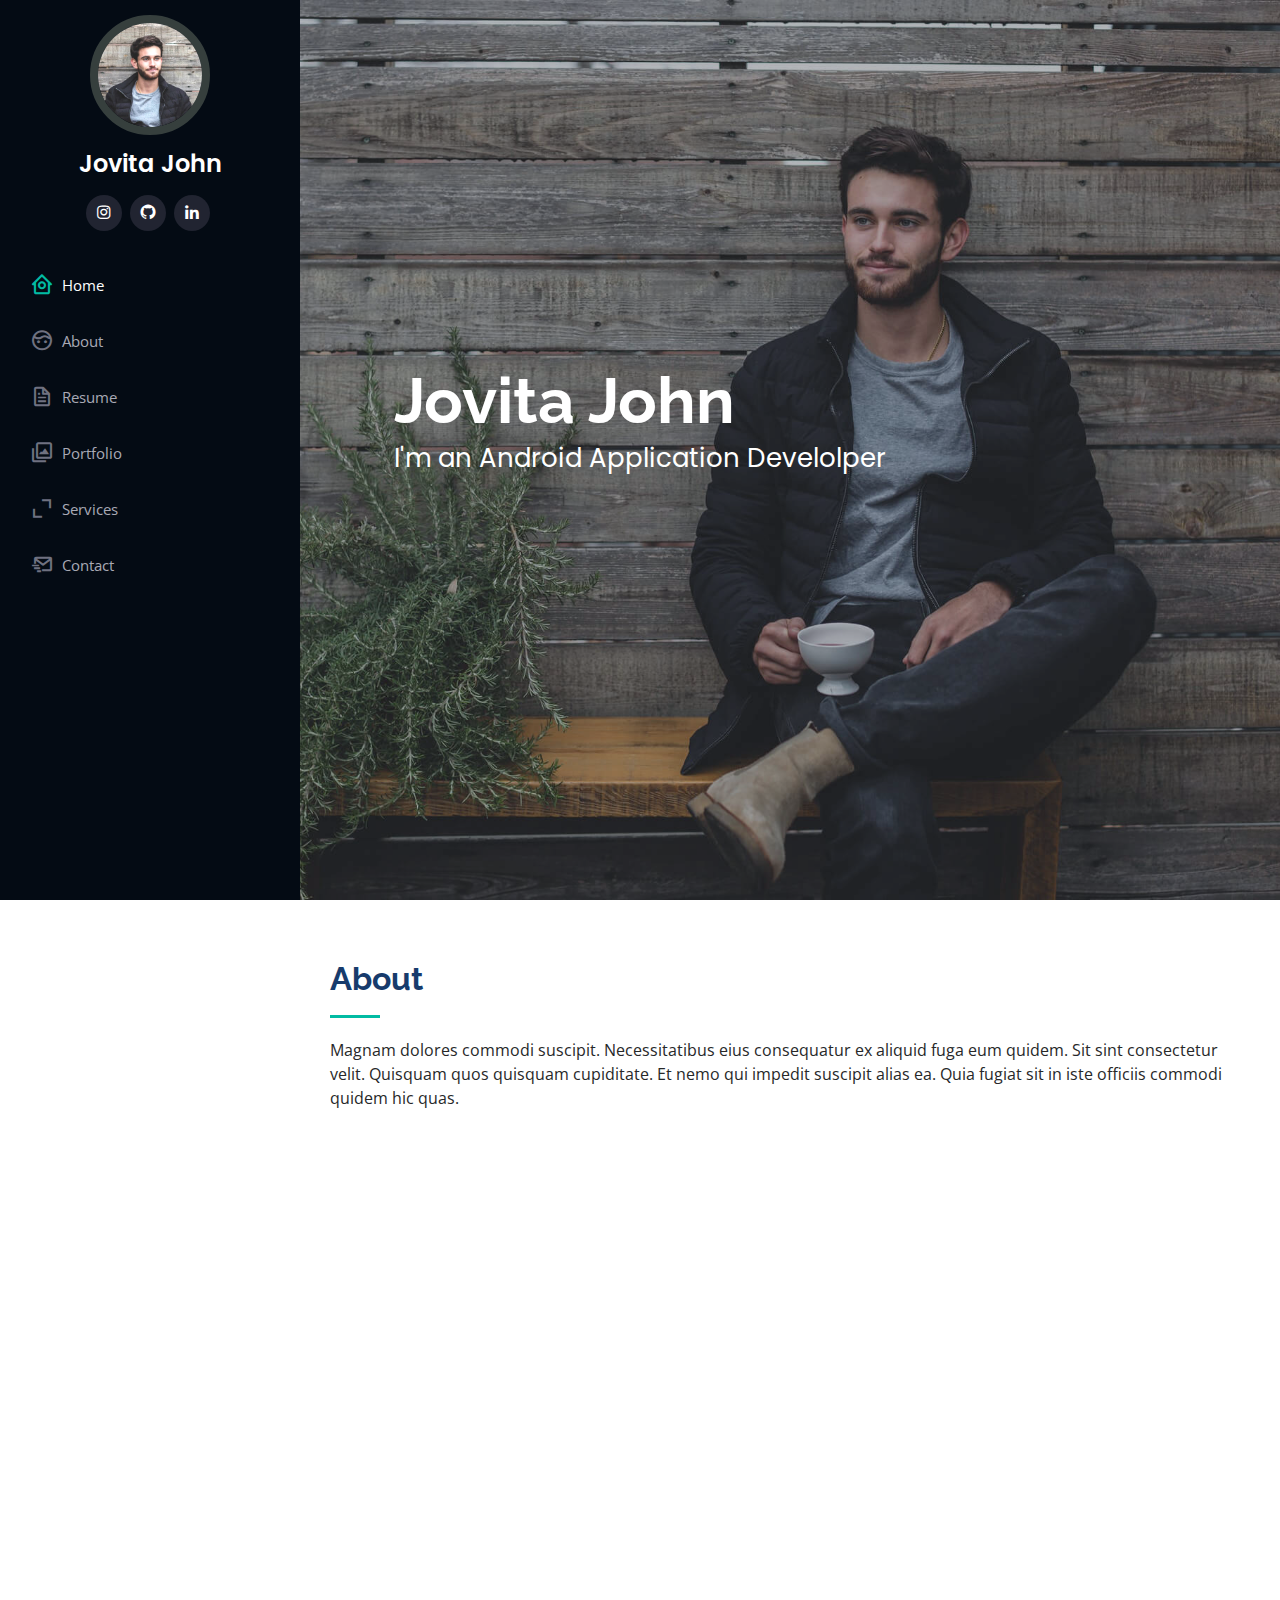
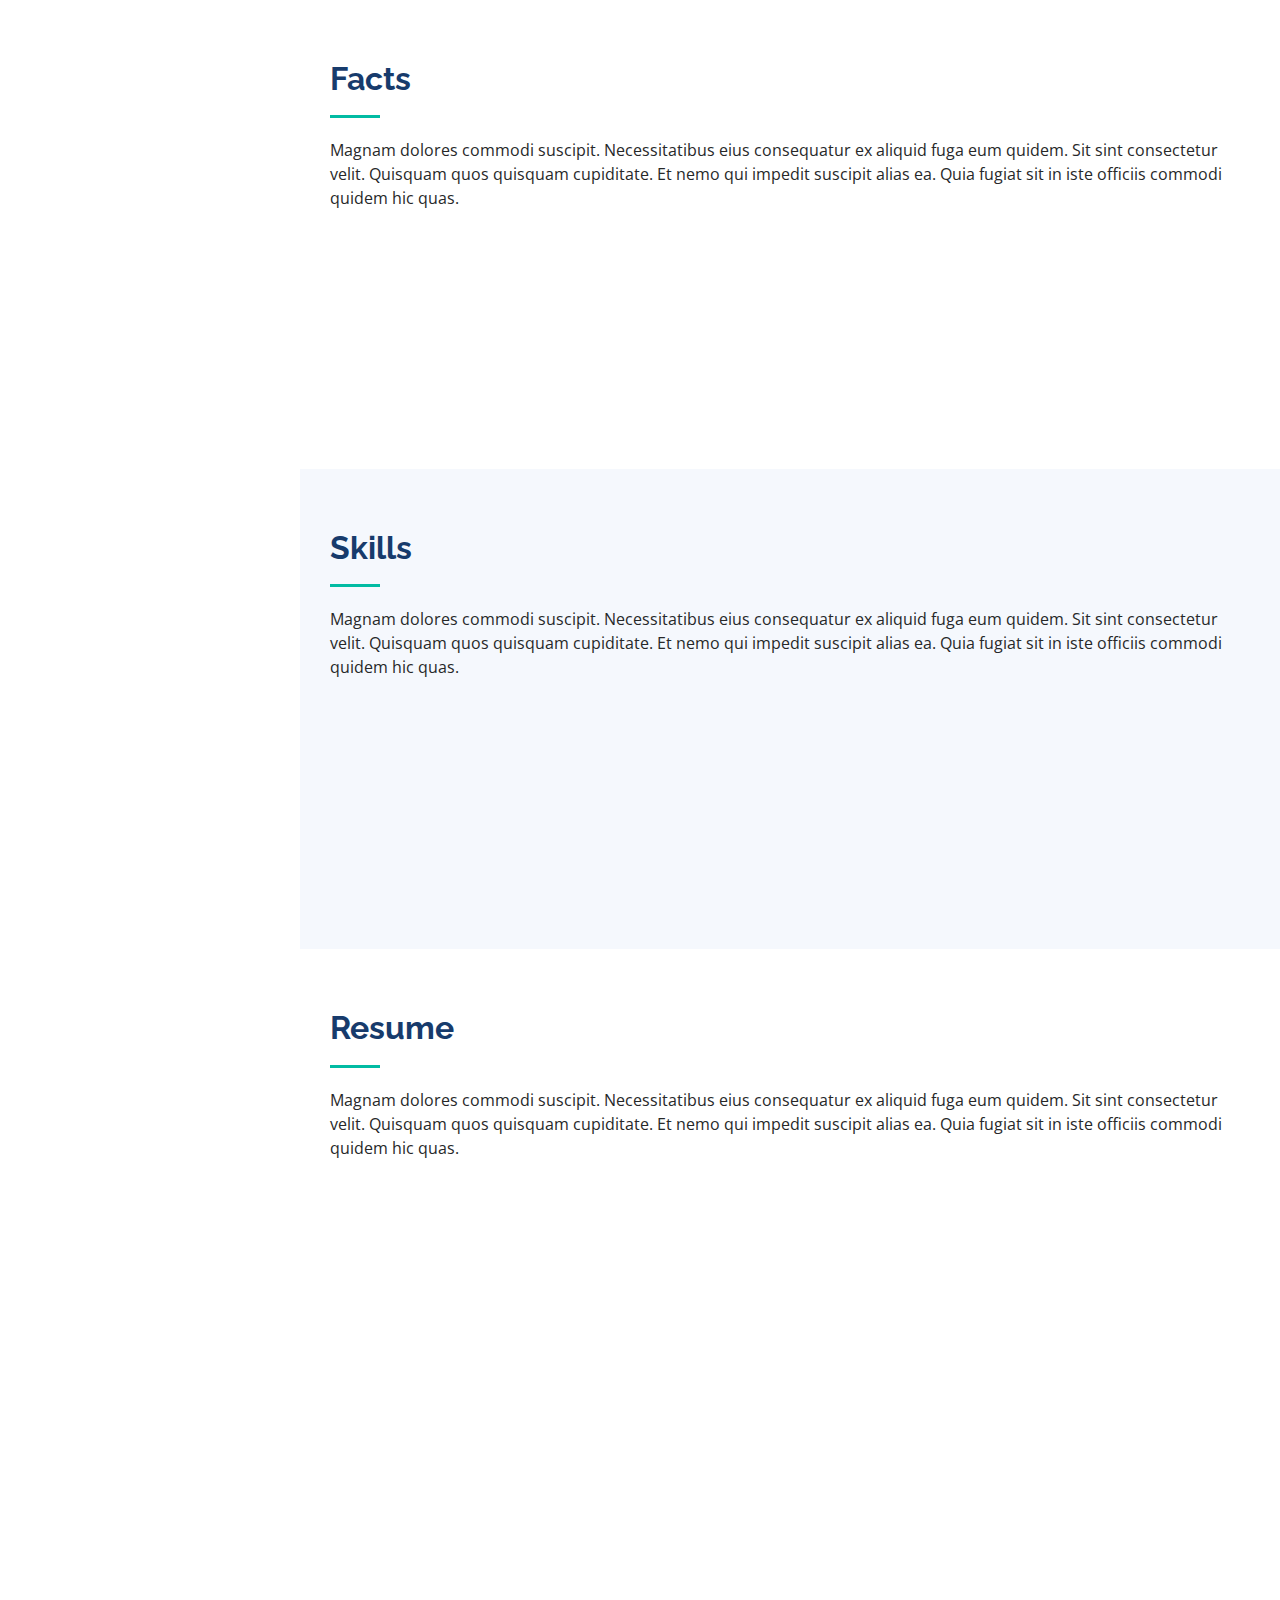
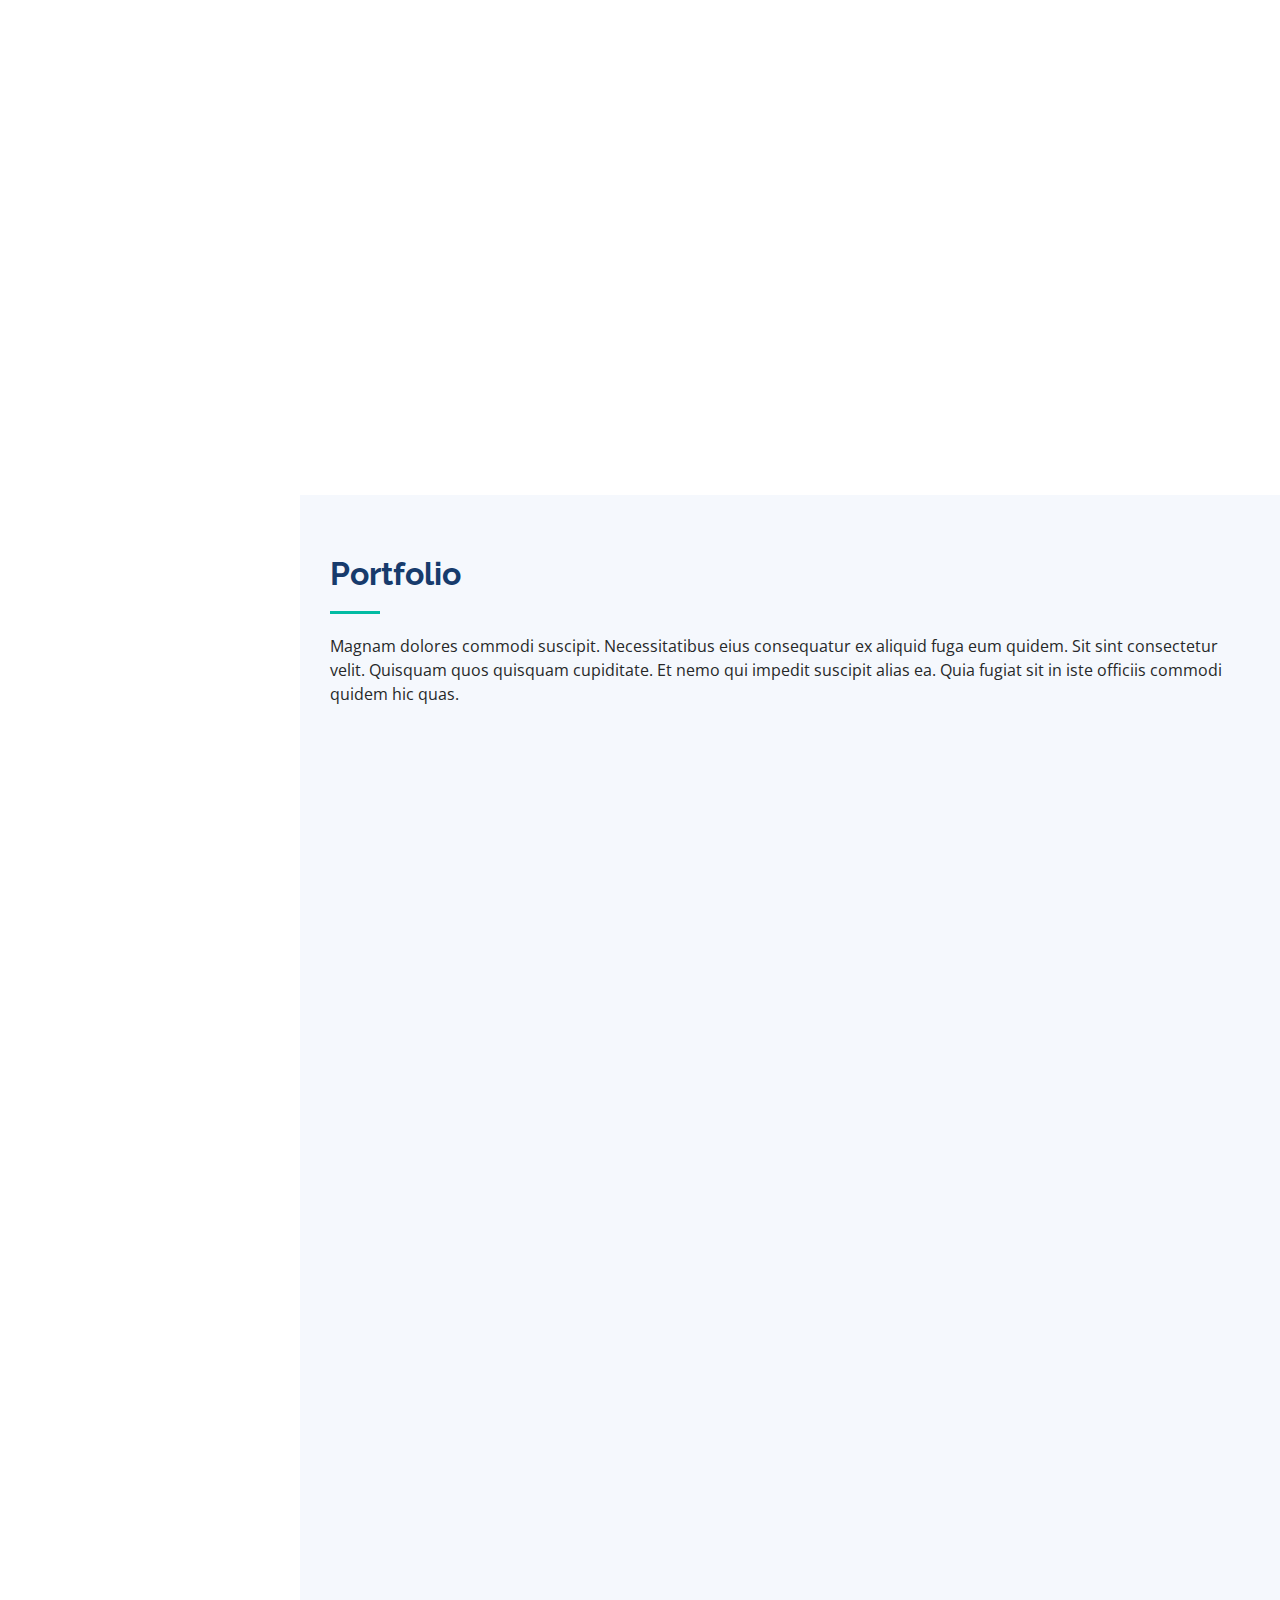
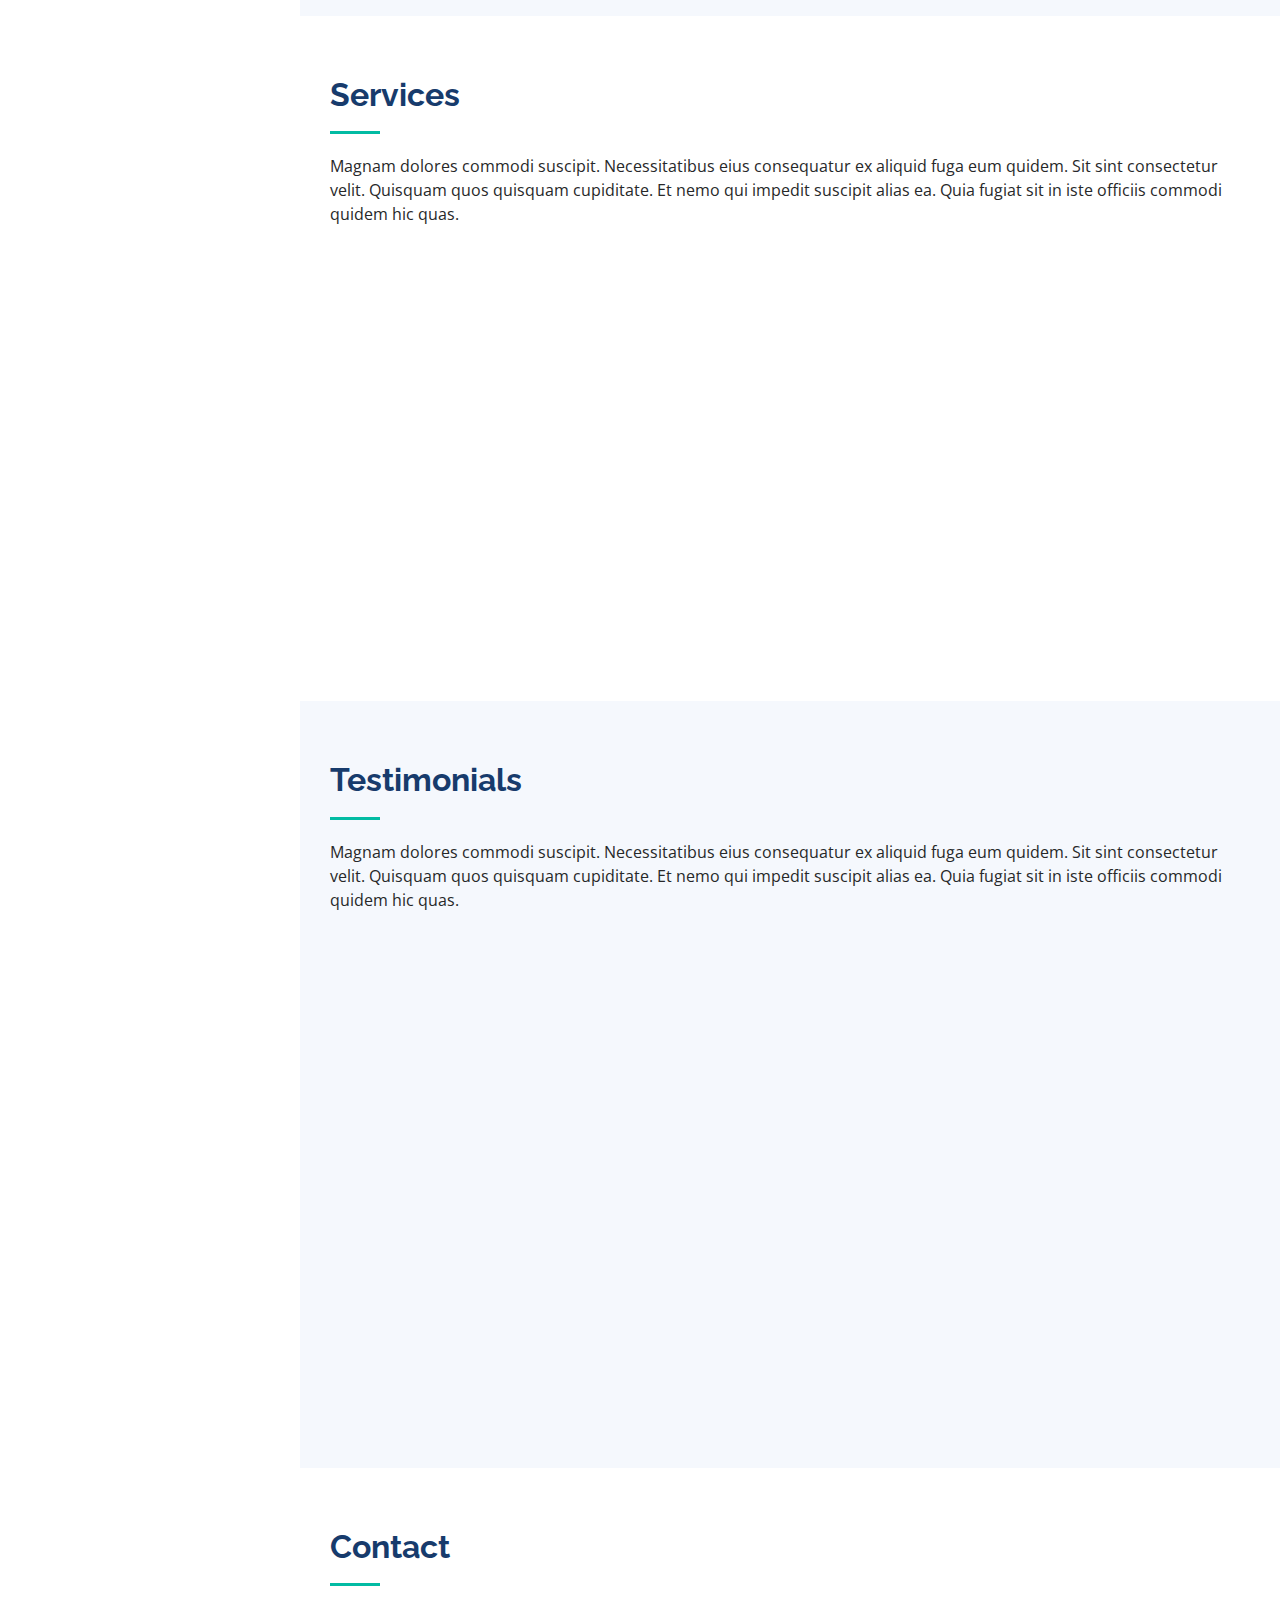
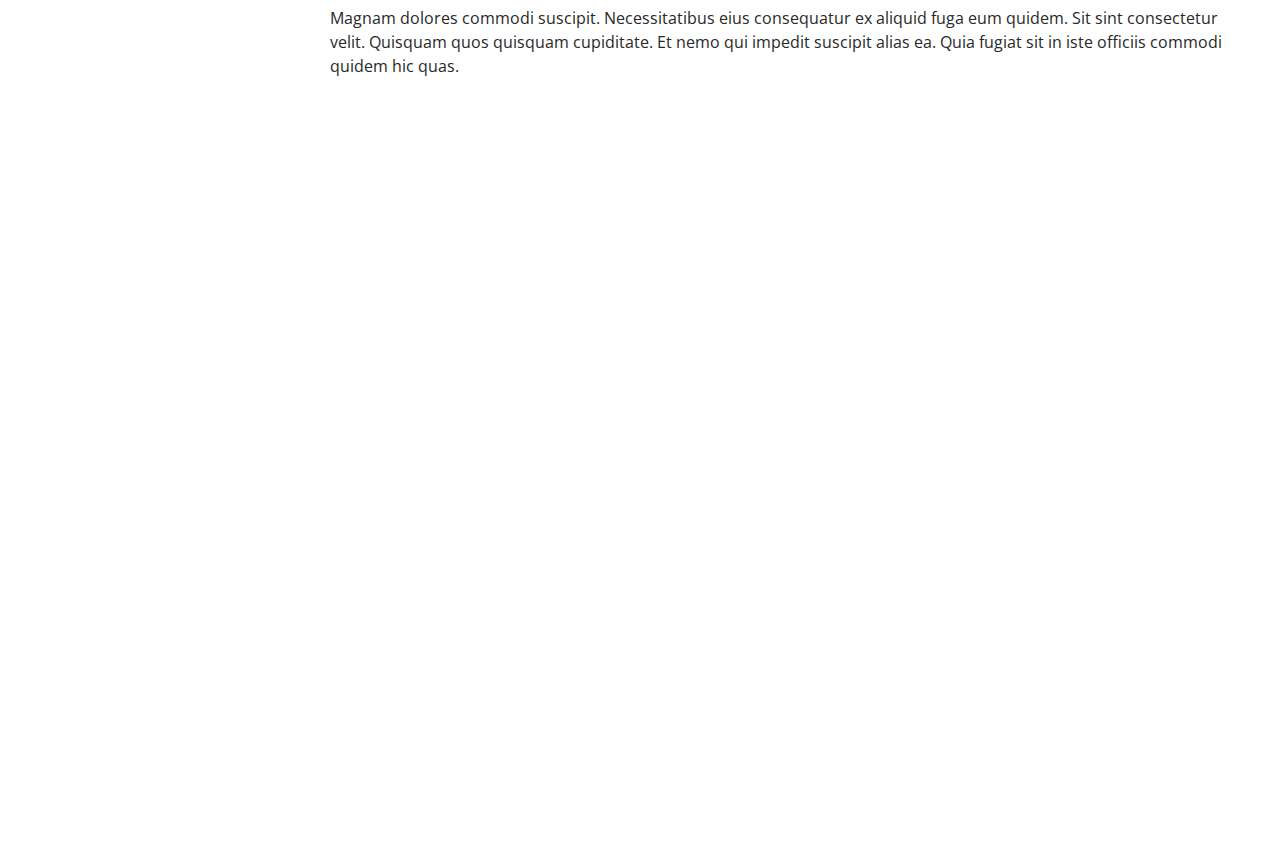
==== index.html @ 9df3d126 "Initial commit" ====
<!DOCTYPE html>
<html lang="en">

<head>
  <meta charset="utf-8">
  <meta content="width=device-width, initial-scale=1.0" name="viewport">

  <title>Jovita John</title>
  <meta content="" name="description">
  <meta content="" name="keywords">

  <!-- Favicons -->
  <link href="assets/img/favicon.png" rel="icon">
  <link href="assets/img/apple-touch-icon.png" rel="apple-touch-icon">

  <!-- Google Fonts -->
  <link href="https://fonts.googleapis.com/css?family=Open+Sans:300,300i,400,400i,600,600i,700,700i|Raleway:300,300i,400,400i,500,500i,600,600i,700,700i|Poppins:300,300i,400,400i,500,500i,600,600i,700,700i" rel="stylesheet">

  <!-- Vendor CSS Files -->
  <link href="assets/vendor/aos/aos.css" rel="stylesheet">
  <link href="assets/vendor/bootstrap/css/bootstrap.min.css" rel="stylesheet">
  <link href="assets/vendor/bootstrap-icons/bootstrap-icons.css" rel="stylesheet">
  <link href="assets/vendor/boxicons/css/boxicons.min.css" rel="stylesheet">
  <link href="assets/vendor/glightbox/css/glightbox.min.css" rel="stylesheet">
  <link href="assets/vendor/swiper/swiper-bundle.min.css" rel="stylesheet">

  <!-- Template Main CSS File -->
  <link href="assets/css/style.css" rel="stylesheet">
  <link href="assets/css/about.css" rel="stylesheet">
  <link href="assets/css/facts.css" rel="stylesheet">
  <link href="assets/css/skills.css" rel="stylesheet">
  <link href="assets/css/resume.css" rel="stylesheet">
  <link href="assets/css/portfolio.css" rel="stylesheet">
  <link href="assets/css/services.css" rel="stylesheet">
  <link href="assets/css/testimonials.css" rel="stylesheet">
  <link href="assets/css/contact.css" rel="stylesheet">

</head>

<body>

  <!-- ======= Mobile nav toggle button ======= -->
  <i class="bi bi-list mobile-nav-toggle d-xl-none"></i>

  <!-- ======= Header ======= -->
  <header id="header">
    <div class="d-flex flex-column">

      <div class="profile">
        <img src="assets/img/profile-img.jpg" alt="" class="img-fluid rounded-circle">
        <h1 class="text-light"><a href="index.html">Jovita John</a></h1>
        <div class="social-links mt-3 text-center">
          <!-- <a href="#" class="twitter"><i class="bx bxl-twitter"></i></a>
          <a href="#" class="facebook"><i class="bx bxl-facebook"></i></a> -->
          <a href="#" class="instagram"><i class="bx bxl-instagram"></i></a>
          <a href="#" class="google-plus"><i class='bx bxl-github'></i></a>
          <a href="#" class="linkedin"><i class="bx bxl-linkedin"></i></a>
        </div>
      </div>

      <nav id="navbar" class="nav-menu navbar">
        <ul>
          <li><a href="#hero" class="nav-link scrollto active"><i class="bx bx-home-circle"></i> <span>Home</span></a></li>
          <li><a href="#about" class="nav-link scrollto"><i class="bx bx-face"></i> <span>About</span></a></li>
          <li><a href="#resume" class="nav-link scrollto"><i class="bx bx-file"></i> <span>Resume</span></a></li>
          <li><a href="#portfolio" class="nav-link scrollto"><i class="bx bx-images"></i> <span>Portfolio</span></a></li>
          <li><a href="#services" class="nav-link scrollto"><i class='bx bx-expand-alt'></i><span>Services</span></a></li>
          <li><a href="#contact" class="nav-link scrollto"><i class='bx bx-mail-send'></i><span>Contact</span></a></li>
        </ul>
      </nav><!-- .nav-menu -->
    </div>
  </header><!-- End Header -->

  <!-- ======= Hero Section ======= -->
  <section id="hero" class="d-flex flex-column justify-content-center align-items-center">
    <div class="hero-container" data-aos="fade-in">
      <h1>Jovita John</h1>
      <p>I'm an Android Application Develolper</p>
    </div>
  </section><!-- End Hero -->

  <main id="main">

    <!-- ======= About Section ======= -->
    <section id="about" class="about">
      <div class="container">

        <div class="section-title">
          <h2>About</h2>
          <p>Magnam dolores commodi suscipit. Necessitatibus eius consequatur ex aliquid fuga eum quidem. Sit sint consectetur velit. Quisquam quos quisquam cupiditate. Et nemo qui impedit suscipit alias ea. Quia fugiat sit in iste officiis commodi quidem hic quas.</p>
        </div>

        <div class="row">
          <div class="col-lg-4" data-aos="fade-right">
            <img src="assets/img/profile-img.jpg" class="img-fluid" alt="">
          </div>
          <div class="col-lg-8 pt-4 pt-lg-0 content" data-aos="fade-left">
            <h3>UI/UX Designer &amp; Web Developer.</h3>
            <p class="fst-italic">
              Lorem ipsum dolor sit amet, consectetur adipiscing elit, sed do eiusmod tempor incididunt ut labore et dolore
              magna aliqua.
            </p>
            <div class="row">
              <div class="col-lg-6">
                <ul>
                  <li><i class="bi bi-chevron-right"></i> <strong>Birthday:</strong> <span>1 May 1995</span></li>
                  <li><i class="bi bi-chevron-right"></i> <strong>Website:</strong> <span>www.example.com</span></li>
                  <li><i class="bi bi-chevron-right"></i> <strong>Phone:</strong> <span>+123 456 7890</span></li>
                  <li><i class="bi bi-chevron-right"></i> <strong>City:</strong> <span>New York, USA</span></li>
                </ul>
              </div>
              <div class="col-lg-6">
                <ul>
                  <li><i class="bi bi-chevron-right"></i> <strong>Age:</strong> <span>30</span></li>
                  <li><i class="bi bi-chevron-right"></i> <strong>Degree:</strong> <span>Master</span></li>
                  <li><i class="bi bi-chevron-right"></i> <strong>PhEmailone:</strong> <span>email@example.com</span></li>
                  <li><i class="bi bi-chevron-right"></i> <strong>Freelance:</strong> <span>Available</span></li>
                </ul>
              </div>
            </div>
            <p>
              Officiis eligendi itaque labore et dolorum mollitia officiis optio vero. Quisquam sunt adipisci omnis et ut. Nulla accusantium dolor incidunt officia tempore. Et eius omnis.
              Cupiditate ut dicta maxime officiis quidem quia. Sed et consectetur qui quia repellendus itaque neque. Aliquid amet quidem ut quaerat cupiditate. Ab et eum qui repellendus omnis culpa magni laudantium dolores.
            </p>
          </div>
        </div>

      </div>
    </section><!-- End About Section -->

    <!-- ======= Facts Section ======= -->
    <section id="facts" class="facts">
      <div class="container">

        <div class="section-title">
          <h2>Facts</h2>
          <p>Magnam dolores commodi suscipit. Necessitatibus eius consequatur ex aliquid fuga eum quidem. Sit sint consectetur velit. Quisquam quos quisquam cupiditate. Et nemo qui impedit suscipit alias ea. Quia fugiat sit in iste officiis commodi quidem hic quas.</p>
        </div>

        <div class="row no-gutters">

          <div class="col-lg-3 col-md-6 d-md-flex align-items-md-stretch" data-aos="fade-up">
            <div class="count-box">
              <i class="bi bi-emoji-smile"></i>
              <span data-purecounter-start="0" data-purecounter-end="232" data-purecounter-duration="1" class="purecounter"></span>
              <p><strong>Happy Clients</strong> consequuntur quae</p>
            </div>
          </div>

          <div class="col-lg-3 col-md-6 d-md-flex align-items-md-stretch" data-aos="fade-up" data-aos-delay="100">
            <div class="count-box">
              <i class="bi bi-journal-richtext"></i>
              <span data-purecounter-start="0" data-purecounter-end="521" data-purecounter-duration="1" class="purecounter"></span>
              <p><strong>Projects</strong> adipisci atque cum quia aut</p>
            </div>
          </div>

          <div class="col-lg-3 col-md-6 d-md-flex align-items-md-stretch" data-aos="fade-up" data-aos-delay="200">
            <div class="count-box">
              <i class="bi bi-headset"></i>
              <span data-purecounter-start="0" data-purecounter-end="1453" data-purecounter-duration="1" class="purecounter"></span>
              <p><strong>Hours Of Support</strong> aut commodi quaerat</p>
            </div>
          </div>

          <div class="col-lg-3 col-md-6 d-md-flex align-items-md-stretch" data-aos="fade-up" data-aos-delay="300">
            <div class="count-box">
              <i class="bi bi-people"></i>
              <span data-purecounter-start="0" data-purecounter-end="32" data-purecounter-duration="1" class="purecounter"></span>
              <p><strong>Hard Workers</strong> rerum asperiores dolor</p>
            </div>
          </div>

        </div>

      </div>
    </section><!-- End Facts Section -->

    <!-- ======= Skills Section ======= -->
    <section id="skills" class="skills section-bg">
      <div class="container">

        <div class="section-title">
          <h2>Skills</h2>
          <p>Magnam dolores commodi suscipit. Necessitatibus eius consequatur ex aliquid fuga eum quidem. Sit sint consectetur velit. Quisquam quos quisquam cupiditate. Et nemo qui impedit suscipit alias ea. Quia fugiat sit in iste officiis commodi quidem hic quas.</p>
        </div>

        <div class="row skills-content">

          <div class="col-lg-6" data-aos="fade-up">

            <div class="progress">
              <span class="skill">HTML <i class="val">100%</i></span>
              <div class="progress-bar-wrap">
                <div class="progress-bar" role="progressbar" aria-valuenow="100" aria-valuemin="0" aria-valuemax="100"></div>
              </div>
            </div>

            <div class="progress">
              <span class="skill">CSS <i class="val">90%</i></span>
              <div class="progress-bar-wrap">
                <div class="progress-bar" role="progressbar" aria-valuenow="90" aria-valuemin="0" aria-valuemax="100"></div>
              </div>
            </div>

            <div class="progress">
              <span class="skill">JavaScript <i class="val">75%</i></span>
              <div class="progress-bar-wrap">
                <div class="progress-bar" role="progressbar" aria-valuenow="75" aria-valuemin="0" aria-valuemax="100"></div>
              </div>
            </div>

          </div>

          <div class="col-lg-6" data-aos="fade-up" data-aos-delay="100">

            <div class="progress">
              <span class="skill">PHP <i class="val">80%</i></span>
              <div class="progress-bar-wrap">
                <div class="progress-bar" role="progressbar" aria-valuenow="80" aria-valuemin="0" aria-valuemax="100"></div>
              </div>
            </div>

            <div class="progress">
              <span class="skill">WordPress/CMS <i class="val">90%</i></span>
              <div class="progress-bar-wrap">
                <div class="progress-bar" role="progressbar" aria-valuenow="90" aria-valuemin="0" aria-valuemax="100"></div>
              </div>
            </div>

            <div class="progress">
              <span class="skill">Photoshop <i class="val">55%</i></span>
              <div class="progress-bar-wrap">
                <div class="progress-bar" role="progressbar" aria-valuenow="55" aria-valuemin="0" aria-valuemax="100"></div>
              </div>
            </div>

          </div>

        </div>

      </div>
    </section><!-- End Skills Section -->

    <!-- ======= Resume Section ======= -->
    <section id="resume" class="resume">
      <div class="container">

        <div class="section-title">
          <h2>Resume</h2>
          <p>Magnam dolores commodi suscipit. Necessitatibus eius consequatur ex aliquid fuga eum quidem. Sit sint consectetur velit. Quisquam quos quisquam cupiditate. Et nemo qui impedit suscipit alias ea. Quia fugiat sit in iste officiis commodi quidem hic quas.</p>
        </div>

        <div class="row">
          <div class="col-lg-6" data-aos="fade-up">
            <h3 class="resume-title">Sumary</h3>
            <div class="resume-item pb-0">
              <h4>Alex Smith</h4>
              <p><em>Innovative and deadline-driven Graphic Designer with 3+ years of experience designing and developing user-centered digital/print marketing material from initial concept to final, polished deliverable.</em></p>
              <ul>
                <li>Portland par 127,Orlando, FL</li>
                <li>(123) 456-7891</li>
                <li>alice.barkley@example.com</li>
              </ul>
            </div>

            <h3 class="resume-title">Education</h3>
            <div class="resume-item">
              <h4>Master of Fine Arts &amp; Graphic Design</h4>
              <h5>2015 - 2016</h5>
              <p><em>Rochester Institute of Technology, Rochester, NY</em></p>
              <p>Qui deserunt veniam. Et sed aliquam labore tempore sed quisquam iusto autem sit. Ea vero voluptatum qui ut dignissimos deleniti nerada porti sand markend</p>
            </div>
            <div class="resume-item">
              <h4>Bachelor of Fine Arts &amp; Graphic Design</h4>
              <h5>2010 - 2014</h5>
              <p><em>Rochester Institute of Technology, Rochester, NY</em></p>
              <p>Quia nobis sequi est occaecati aut. Repudiandae et iusto quae reiciendis et quis Eius vel ratione eius unde vitae rerum voluptates asperiores voluptatem Earum molestiae consequatur neque etlon sader mart dila</p>
            </div>
          </div>
          <div class="col-lg-6" data-aos="fade-up" data-aos-delay="100">
            <h3 class="resume-title">Professional Experience</h3>
            <div class="resume-item">
              <h4>Senior graphic design specialist</h4>
              <h5>2019 - Present</h5>
              <p><em>Experion, New York, NY </em></p>
              <ul>
                <li>Lead in the design, development, and implementation of the graphic, layout, and production communication materials</li>
                <li>Delegate tasks to the 7 members of the design team and provide counsel on all aspects of the project. </li>
                <li>Supervise the assessment of all graphic materials in order to ensure quality and accuracy of the design</li>
                <li>Oversee the efficient use of production project budgets ranging from $2,000 - $25,000</li>
              </ul>
            </div>
            <div class="resume-item">
              <h4>Graphic design specialist</h4>
              <h5>2017 - 2018</h5>
              <p><em>Stepping Stone Advertising, New York, NY</em></p>
              <ul>
                <li>Developed numerous marketing programs (logos, brochures,infographics, presentations, and advertisements).</li>
                <li>Managed up to 5 projects or tasks at a given time while under pressure</li>
                <li>Recommended and consulted with clients on the most appropriate graphic design</li>
                <li>Created 4+ design presentations and proposals a month for clients and account managers</li>
              </ul>
            </div>
          </div>
        </div>

      </div>
    </section><!-- End Resume Section -->

    <!-- ======= Portfolio Section ======= -->
    <section id="portfolio" class="portfolio section-bg">
      <div class="container">

        <div class="section-title">
          <h2>Portfolio</h2>
          <p>Magnam dolores commodi suscipit. Necessitatibus eius consequatur ex aliquid fuga eum quidem. Sit sint consectetur velit. Quisquam quos quisquam cupiditate. Et nemo qui impedit suscipit alias ea. Quia fugiat sit in iste officiis commodi quidem hic quas.</p>
        </div>

        <div class="row" data-aos="fade-up">
          <div class="col-lg-12 d-flex justify-content-center">
            <ul id="portfolio-flters">
              <li data-filter="*" class="filter-active">All</li>
              <li data-filter=".filter-app">App</li>
              <li data-filter=".filter-card">Card</li>
              <li data-filter=".filter-web">Web</li>
            </ul>
          </div>
        </div>

        <div class="row portfolio-container" data-aos="fade-up" data-aos-delay="100">

          <div class="col-lg-4 col-md-6 portfolio-item filter-app">
            <div class="portfolio-wrap">
              <img src="assets/img/portfolio/portfolio-1.jpg" class="img-fluid" alt="">
              <div class="portfolio-links">
                <a href="assets/img/portfolio/portfolio-1.jpg" data-gallery="portfolioGallery" class="portfolio-lightbox" title="App 1"><i class="bx bx-plus"></i></a>
                <a href="portfolio-details.html" title="More Details"><i class="bx bx-link"></i></a>
              </div>
            </div>
          </div>

          <div class="col-lg-4 col-md-6 portfolio-item filter-web">
            <div class="portfolio-wrap">
              <img src="assets/img/portfolio/portfolio-2.jpg" class="img-fluid" alt="">
              <div class="portfolio-links">
                <a href="assets/img/portfolio/portfolio-2.jpg" data-gallery="portfolioGallery" class="portfolio-lightbox" title="Web 3"><i class="bx bx-plus"></i></a>
                <a href="portfolio-details.html" title="More Details"><i class="bx bx-link"></i></a>
              </div>
            </div>
          </div>

          <div class="col-lg-4 col-md-6 portfolio-item filter-app">
            <div class="portfolio-wrap">
              <img src="assets/img/portfolio/portfolio-3.jpg" class="img-fluid" alt="">
              <div class="portfolio-links">
                <a href="assets/img/portfolio/portfolio-3.jpg" data-gallery="portfolioGallery" class="portfolio-lightbox" title="App 2"><i class="bx bx-plus"></i></a>
                <a href="portfolio-details.html" title="More Details"><i class="bx bx-link"></i></a>
              </div>
            </div>
          </div>

          <div class="col-lg-4 col-md-6 portfolio-item filter-card">
            <div class="portfolio-wrap">
              <img src="assets/img/portfolio/portfolio-4.jpg" class="img-fluid" alt="">
              <div class="portfolio-links">
                <a href="assets/img/portfolio/portfolio-4.jpg" data-gallery="portfolioGallery" class="portfolio-lightbox" title="Card 2"><i class="bx bx-plus"></i></a>
                <a href="portfolio-details.html" title="More Details"><i class="bx bx-link"></i></a>
              </div>
            </div>
          </div>

          <div class="col-lg-4 col-md-6 portfolio-item filter-web">
            <div class="portfolio-wrap">
              <img src="assets/img/portfolio/portfolio-5.jpg" class="img-fluid" alt="">
              <div class="portfolio-links">
                <a href="assets/img/portfolio/portfolio-5.jpg" data-gallery="portfolioGallery" class="portfolio-lightbox" title="Web 2"><i class="bx bx-plus"></i></a>
                <a href="portfolio-details.html" title="More Details"><i class="bx bx-link"></i></a>
              </div>
            </div>
          </div>

          <div class="col-lg-4 col-md-6 portfolio-item filter-app">
            <div class="portfolio-wrap">
              <img src="assets/img/portfolio/portfolio-6.jpg" class="img-fluid" alt="">
              <div class="portfolio-links">
                <a href="assets/img/portfolio/portfolio-6.jpg" data-gallery="portfolioGallery" class="portfolio-lightbox" title="App 3"><i class="bx bx-plus"></i></a>
                <a href="portfolio-details.html" title="More Details"><i class="bx bx-link"></i></a>
              </div>
            </div>
          </div>

          <div class="col-lg-4 col-md-6 portfolio-item filter-card">
            <div class="portfolio-wrap">
              <img src="assets/img/portfolio/portfolio-7.jpg" class="img-fluid" alt="">
              <div class="portfolio-links">
                <a href="assets/img/portfolio/portfolio-7.jpg" data-gallery="portfolioGallery" class="portfolio-lightbox" title="Card 1"><i class="bx bx-plus"></i></a>
                <a href="portfolio-details.html" title="More Details"><i class="bx bx-link"></i></a>
              </div>
            </div>
          </div>

          <div class="col-lg-4 col-md-6 portfolio-item filter-card">
            <div class="portfolio-wrap">
              <img src="assets/img/portfolio/portfolio-8.jpg" class="img-fluid" alt="">
              <div class="portfolio-links">
                <a href="assets/img/portfolio/portfolio-8.jpg" data-gallery="portfolioGallery" class="portfolio-lightbox" title="Card 3"><i class="bx bx-plus"></i></a>
                <a href="portfolio-details.html" title="More Details"><i class="bx bx-link"></i></a>
              </div>
            </div>
          </div>

          <div class="col-lg-4 col-md-6 portfolio-item filter-web">
            <div class="portfolio-wrap">
              <img src="assets/img/portfolio/portfolio-9.jpg" class="img-fluid" alt="">
              <div class="portfolio-links">
                <a href="assets/img/portfolio/portfolio-9.jpg" data-gallery="portfolioGallery" class="portfolio-lightbox" title="Web 3"><i class="bx bx-plus"></i></a>
                <a href="portfolio-details.html" title="More Details"><i class="bx bx-link"></i></a>
              </div>
            </div>
          </div>

        </div>

      </div>
    </section><!-- End Portfolio Section -->

    <!-- ======= Services Section ======= -->
    <section id="services" class="services">
      <div class="container">

        <div class="section-title">
          <h2>Services</h2>
          <p>Magnam dolores commodi suscipit. Necessitatibus eius consequatur ex aliquid fuga eum quidem. Sit sint consectetur velit. Quisquam quos quisquam cupiditate. Et nemo qui impedit suscipit alias ea. Quia fugiat sit in iste officiis commodi quidem hic quas.</p>
        </div>

        <div class="row">
          <div class="col-lg-4 col-md-6 icon-box" data-aos="fade-up">
            <div class="icon"><i class="bi bi-briefcase"></i></div>
            <h4 class="title"><a href="">Lorem Ipsum</a></h4>
            <p class="description">Voluptatum deleniti atque corrupti quos dolores et quas molestias excepturi sint occaecati cupiditate non provident</p>
          </div>
          <div class="col-lg-4 col-md-6 icon-box" data-aos="fade-up" data-aos-delay="100">
            <div class="icon"><i class="bi bi-card-checklist"></i></div>
            <h4 class="title"><a href="">Dolor Sitema</a></h4>
            <p class="description">Minim veniam, quis nostrud exercitation ullamco laboris nisi ut aliquip ex ea commodo consequat tarad limino ata</p>
          </div>
          <div class="col-lg-4 col-md-6 icon-box" data-aos="fade-up" data-aos-delay="200">
            <div class="icon"><i class="bi bi-bar-chart"></i></div>
            <h4 class="title"><a href="">Sed ut perspiciatis</a></h4>
            <p class="description">Duis aute irure dolor in reprehenderit in voluptate velit esse cillum dolore eu fugiat nulla pariatur</p>
          </div>
          <div class="col-lg-4 col-md-6 icon-box" data-aos="fade-up" data-aos-delay="300">
            <div class="icon"><i class="bi bi-binoculars"></i></div>
            <h4 class="title"><a href="">Magni Dolores</a></h4>
            <p class="description">Excepteur sint occaecat cupidatat non proident, sunt in culpa qui officia deserunt mollit anim id est laborum</p>
          </div>
          <div class="col-lg-4 col-md-6 icon-box" data-aos="fade-up" data-aos-delay="400">
            <div class="icon"><i class="bi bi-brightness-high"></i></div>
            <h4 class="title"><a href="">Nemo Enim</a></h4>
            <p class="description">At vero eos et accusamus et iusto odio dignissimos ducimus qui blanditiis praesentium voluptatum deleniti atque</p>
          </div>
          <div class="col-lg-4 col-md-6 icon-box" data-aos="fade-up" data-aos-delay="500">
            <div class="icon"><i class="bi bi-calendar4-week"></i></div>
            <h4 class="title"><a href="">Eiusmod Tempor</a></h4>
            <p class="description">Et harum quidem rerum facilis est et expedita distinctio. Nam libero tempore, cum soluta nobis est eligendi</p>
          </div>
        </div>

      </div>
    </section><!-- End Services Section -->

    <!-- ======= Testimonials Section ======= -->
    <section id="testimonials" class="testimonials section-bg">
      <div class="container">

        <div class="section-title">
          <h2>Testimonials</h2>
          <p>Magnam dolores commodi suscipit. Necessitatibus eius consequatur ex aliquid fuga eum quidem. Sit sint consectetur velit. Quisquam quos quisquam cupiditate. Et nemo qui impedit suscipit alias ea. Quia fugiat sit in iste officiis commodi quidem hic quas.</p>
        </div>

        <div class="testimonials-slider swiper" data-aos="fade-up" data-aos-delay="100">
          <div class="swiper-wrapper">

            <div class="swiper-slide">
              <div class="testimonial-item" data-aos="fade-up">
                <p>
                  <i class="bx bxs-quote-alt-left quote-icon-left"></i>
                  Proin iaculis purus consequat sem cure digni ssim donec porttitora entum suscipit rhoncus. Accusantium quam, ultricies eget id, aliquam eget nibh et. Maecen aliquam, risus at semper.
                  <i class="bx bxs-quote-alt-right quote-icon-right"></i>
                </p>
                <img src="assets/img/testimonials/testimonials-1.jpg" class="testimonial-img" alt="">
                <h3>Saul Goodman</h3>
                <h4>Ceo &amp; Founder</h4>
              </div>
            </div><!-- End testimonial item -->

            <div class="swiper-slide">
              <div class="testimonial-item" data-aos="fade-up" data-aos-delay="100">
                <p>
                  <i class="bx bxs-quote-alt-left quote-icon-left"></i>
                  Export tempor illum tamen malis malis eram quae irure esse labore quem cillum quid cillum eram malis quorum velit fore eram velit sunt aliqua noster fugiat irure amet legam anim culpa.
                  <i class="bx bxs-quote-alt-right quote-icon-right"></i>
                </p>
                <img src="assets/img/testimonials/testimonials-2.jpg" class="testimonial-img" alt="">
                <h3>Sara Wilsson</h3>
                <h4>Designer</h4>
              </div>
            </div><!-- End testimonial item -->

            <div class="swiper-slide">
              <div class="testimonial-item" data-aos="fade-up" data-aos-delay="200">
                <p>
                  <i class="bx bxs-quote-alt-left quote-icon-left"></i>
                  Enim nisi quem export duis labore cillum quae magna enim sint quorum nulla quem veniam duis minim tempor labore quem eram duis noster aute amet eram fore quis sint minim.
                  <i class="bx bxs-quote-alt-right quote-icon-right"></i>
                </p>
                <img src="assets/img/testimonials/testimonials-3.jpg" class="testimonial-img" alt="">
                <h3>Jena Karlis</h3>
                <h4>Store Owner</h4>
              </div>
            </div><!-- End testimonial item -->

            <div class="swiper-slide">
              <div class="testimonial-item" data-aos="fade-up" data-aos-delay="300">
                <p>
                  <i class="bx bxs-quote-alt-left quote-icon-left"></i>
                  Fugiat enim eram quae cillum dolore dolor amet nulla culpa multos export minim fugiat minim velit minim dolor enim duis veniam ipsum anim magna sunt elit fore quem dolore labore illum veniam.
                  <i class="bx bxs-quote-alt-right quote-icon-right"></i>
                </p>
                <img src="assets/img/testimonials/testimonials-4.jpg" class="testimonial-img" alt="">
                <h3>Matt Brandon</h3>
                <h4>Freelancer</h4>
              </div>
            </div><!-- End testimonial item -->

            <div class="swiper-slide">
              <div class="testimonial-item" data-aos="fade-up" data-aos-delay="400">
                <p>
                  <i class="bx bxs-quote-alt-left quote-icon-left"></i>
                  Quis quorum aliqua sint quem legam fore sunt eram irure aliqua veniam tempor noster veniam enim culpa labore duis sunt culpa nulla illum cillum fugiat legam esse veniam culpa fore nisi cillum quid.
                  <i class="bx bxs-quote-alt-right quote-icon-right"></i>
                </p>
                <img src="assets/img/testimonials/testimonials-5.jpg" class="testimonial-img" alt="">
                <h3>John Larson</h3>
                <h4>Entrepreneur</h4>
              </div>
            </div><!-- End testimonial item -->

          </div>
          <div class="swiper-pagination"></div>
        </div>

      </div>
    </section><!-- End Testimonials Section -->

    <!-- ======= Contact Section ======= -->
    <section id="contact" class="contact">
      <div class="container">

        <div class="section-title">
          <h2>Contact</h2>
          <p>Magnam dolores commodi suscipit. Necessitatibus eius consequatur ex aliquid fuga eum quidem. Sit sint consectetur velit. Quisquam quos quisquam cupiditate. Et nemo qui impedit suscipit alias ea. Quia fugiat sit in iste officiis commodi quidem hic quas.</p>
        </div>

        <div class="row" data-aos="fade-in">

          <div class="col-lg-5 d-flex align-items-stretch">
            <div class="info">
              <!-- <div class="address">
                <i class="bi bi-geo-alt"></i>
                <h4>Location:</h4>
                <p>A108 Adam Street, New York, NY 535022</p>
              </div> -->

              <div class="email">
                <i class="bi bi-envelope"></i>
                <h4>Email:</h4>
                <p>info@example.com</p>
              </div>

              <div class="phone">
                <i class="bi bi-phone"></i>
                <h4>Call:</h4>
                <p>+1 5589 55488 55s</p>
              </div>

              <iframe src="https://www.google.com/maps/embed?pb=!1m14!1m8!1m3!1d12097.433213460943!2d-74.0062269!3d40.7101282!3m2!1i1024!2i768!4f13.1!3m3!1m2!1s0x0%3A0xb89d1fe6bc499443!2sDowntown+Conference+Center!5e0!3m2!1smk!2sbg!4v1539943755621" frameborder="0" style="border:0; width: 100%; height: 390px;" allowfullscreen></iframe>
            </div>

          </div>

          <div class="col-lg-7 mt-5 mt-lg-0 d-flex align-items-stretch">
            <form action="forms/contact.php" method="post" role="form" class="php-email-form">
              <div class="row">
                <div class="form-group col-md-6">
                  <label for="name">Your Name</label>
                  <input type="text" name="name" class="form-control" id="name" required>
                </div>
                <div class="form-group col-md-6">
                  <label for="name">Your Email</label>
                  <input type="email" class="form-control" name="email" id="email" required>
                </div>
              </div>
              <div class="form-group">
                <label for="name">Subject</label>
                <input type="text" class="form-control" name="subject" id="subject" required>
              </div>
              <div class="form-group">
                <label for="name">Message</label>
                <textarea class="form-control" name="message" rows="10" required></textarea>
              </div>
              <div class="my-3">
                <div class="loading">Loading</div>
                <div class="error-message"></div>
                <div class="sent-message">Your message has been sent. Thank you!</div>
              </div>
              <div class="text-center"><button type="submit">Send Message</button></div>
            </form>
          </div>

        </div>

      </div>
    </section><!-- End Contact Section -->

  </main><!-- End #main -->

  <!-- ======= Footer ======= -->
  <footer id="footer">
    <div class="container">
      <div class="copyright">
        <!-- &copy; Copyright <strong><span>iPortfolio</span></strong> -->
      </div>

    </div>
  </footer><!-- End  Footer -->

  <a href="#" class="back-to-top d-flex align-items-center justify-content-center"><i class="bi bi-arrow-up-short"></i></a>

  <!-- Vendor JS Files -->
  <script src="assets/vendor/purecounter/purecounter_vanilla.js"></script>
  <script src="assets/vendor/aos/aos.js"></script>
  <script src="assets/vendor/bootstrap/js/bootstrap.bundle.min.js"></script>
  <script src="assets/vendor/glightbox/js/glightbox.min.js"></script>
  <script src="assets/vendor/isotope-layout/isotope.pkgd.min.js"></script>
  <script src="assets/vendor/swiper/swiper-bundle.min.js"></script>
  <script src="assets/vendor/typed.js/typed.umd.js"></script>
  <script src="assets/vendor/waypoints/noframework.waypoints.js"></script>
  <script src="assets/vendor/php-email-form/validate.js"></script>

  <!-- Template Main JS File -->
  <script src="assets/js/main.js"></script>

</body>

</html>
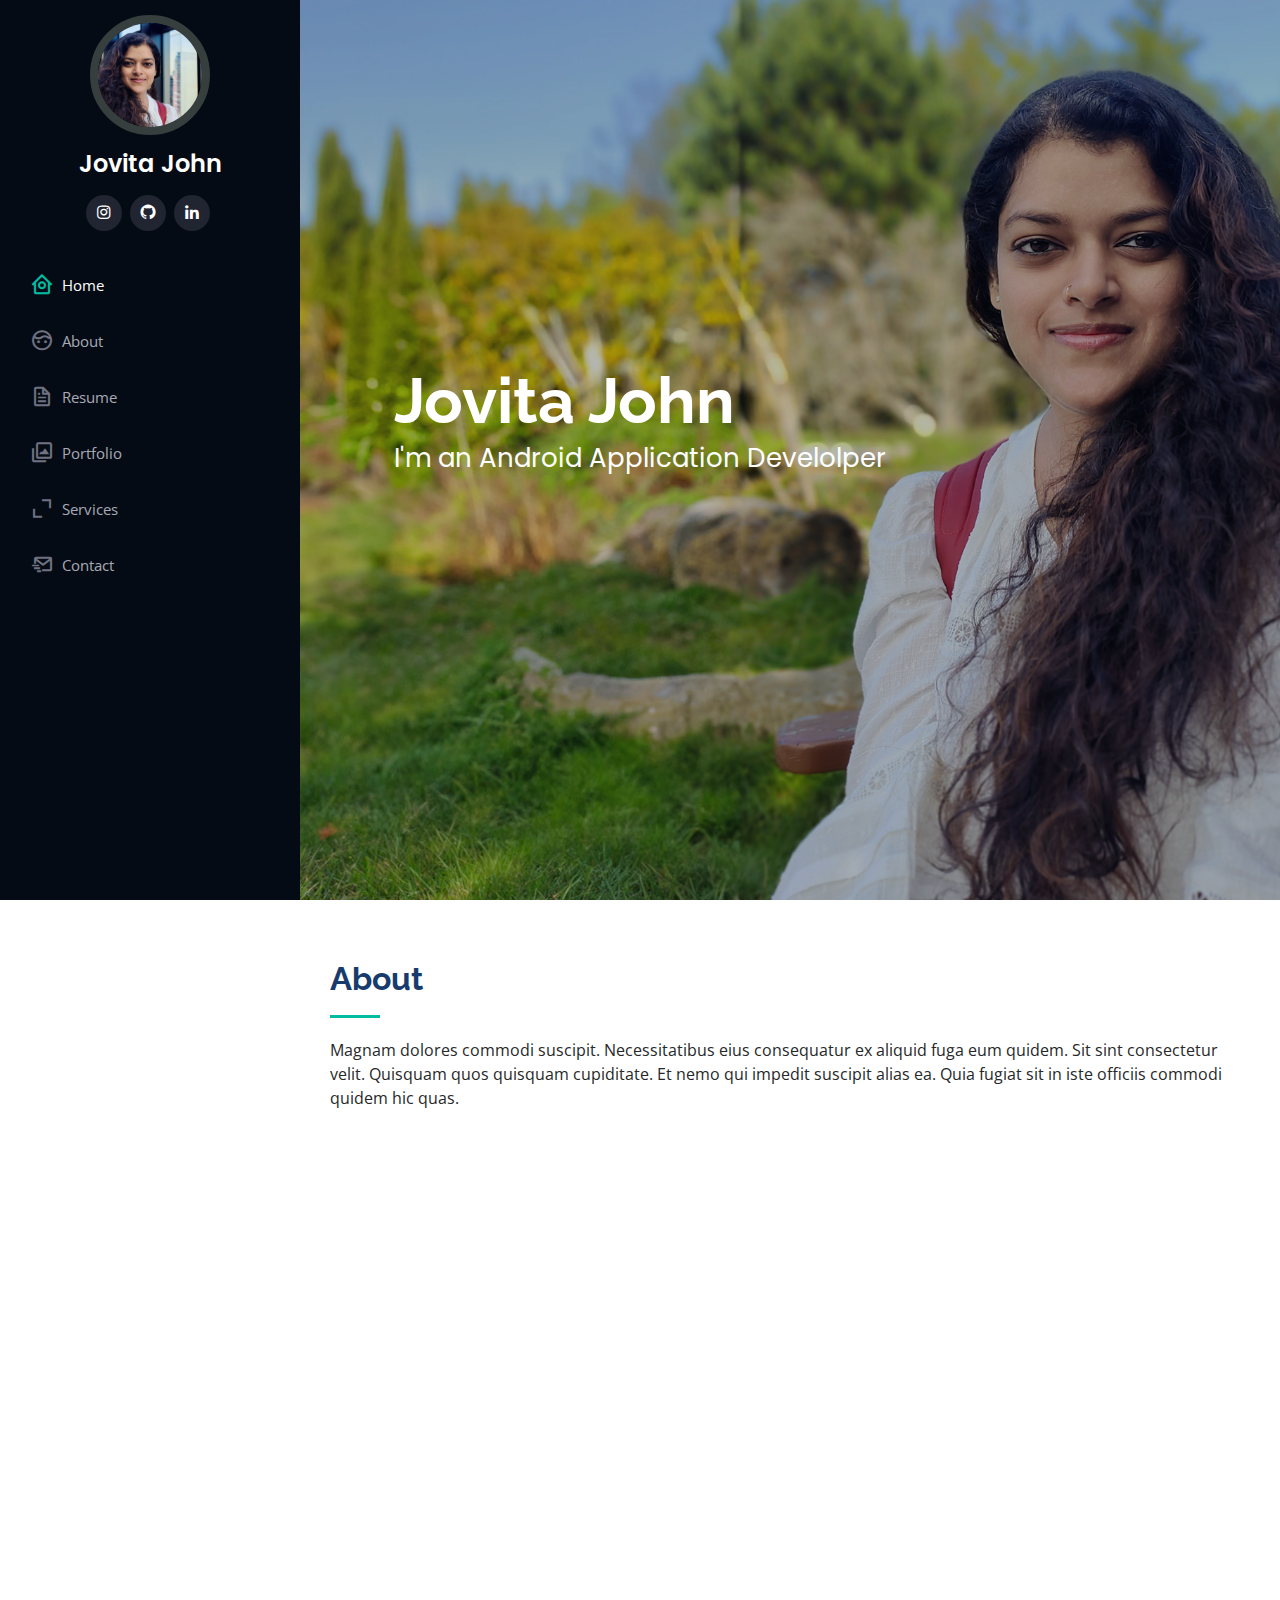
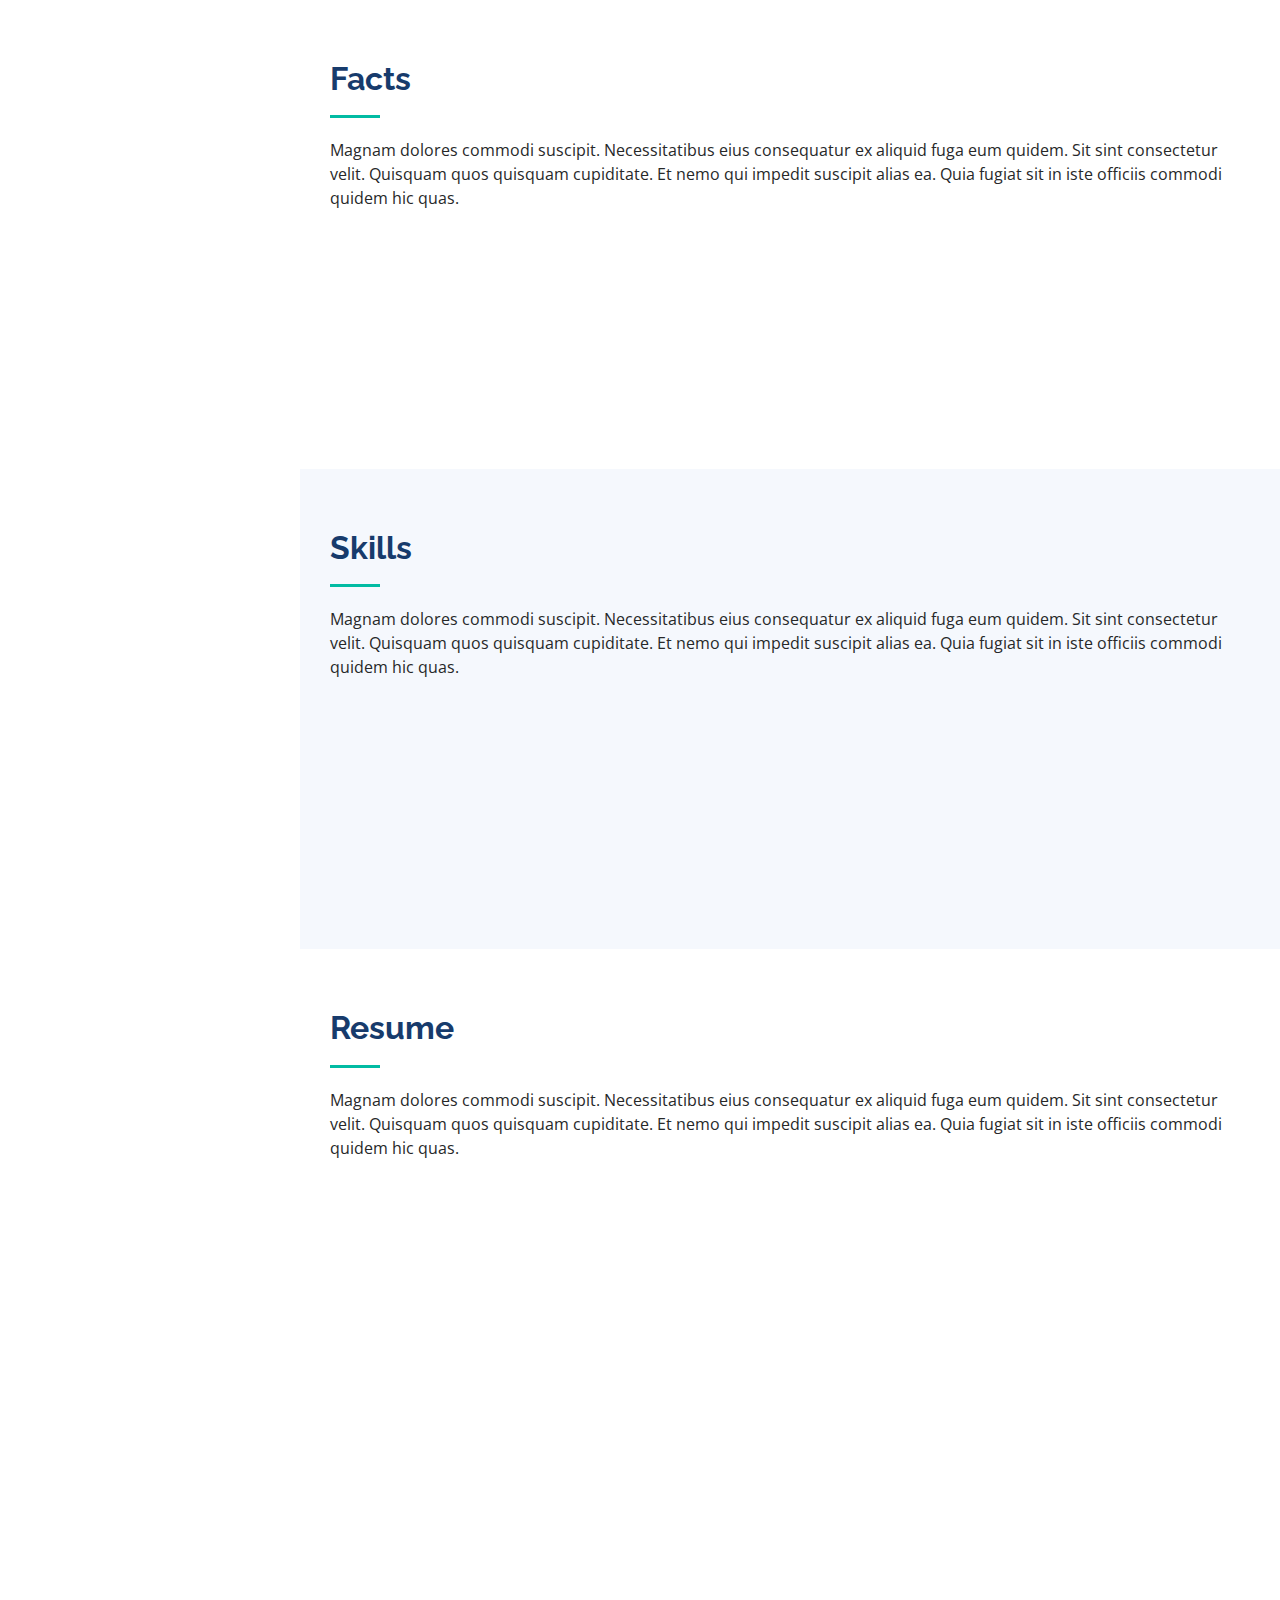
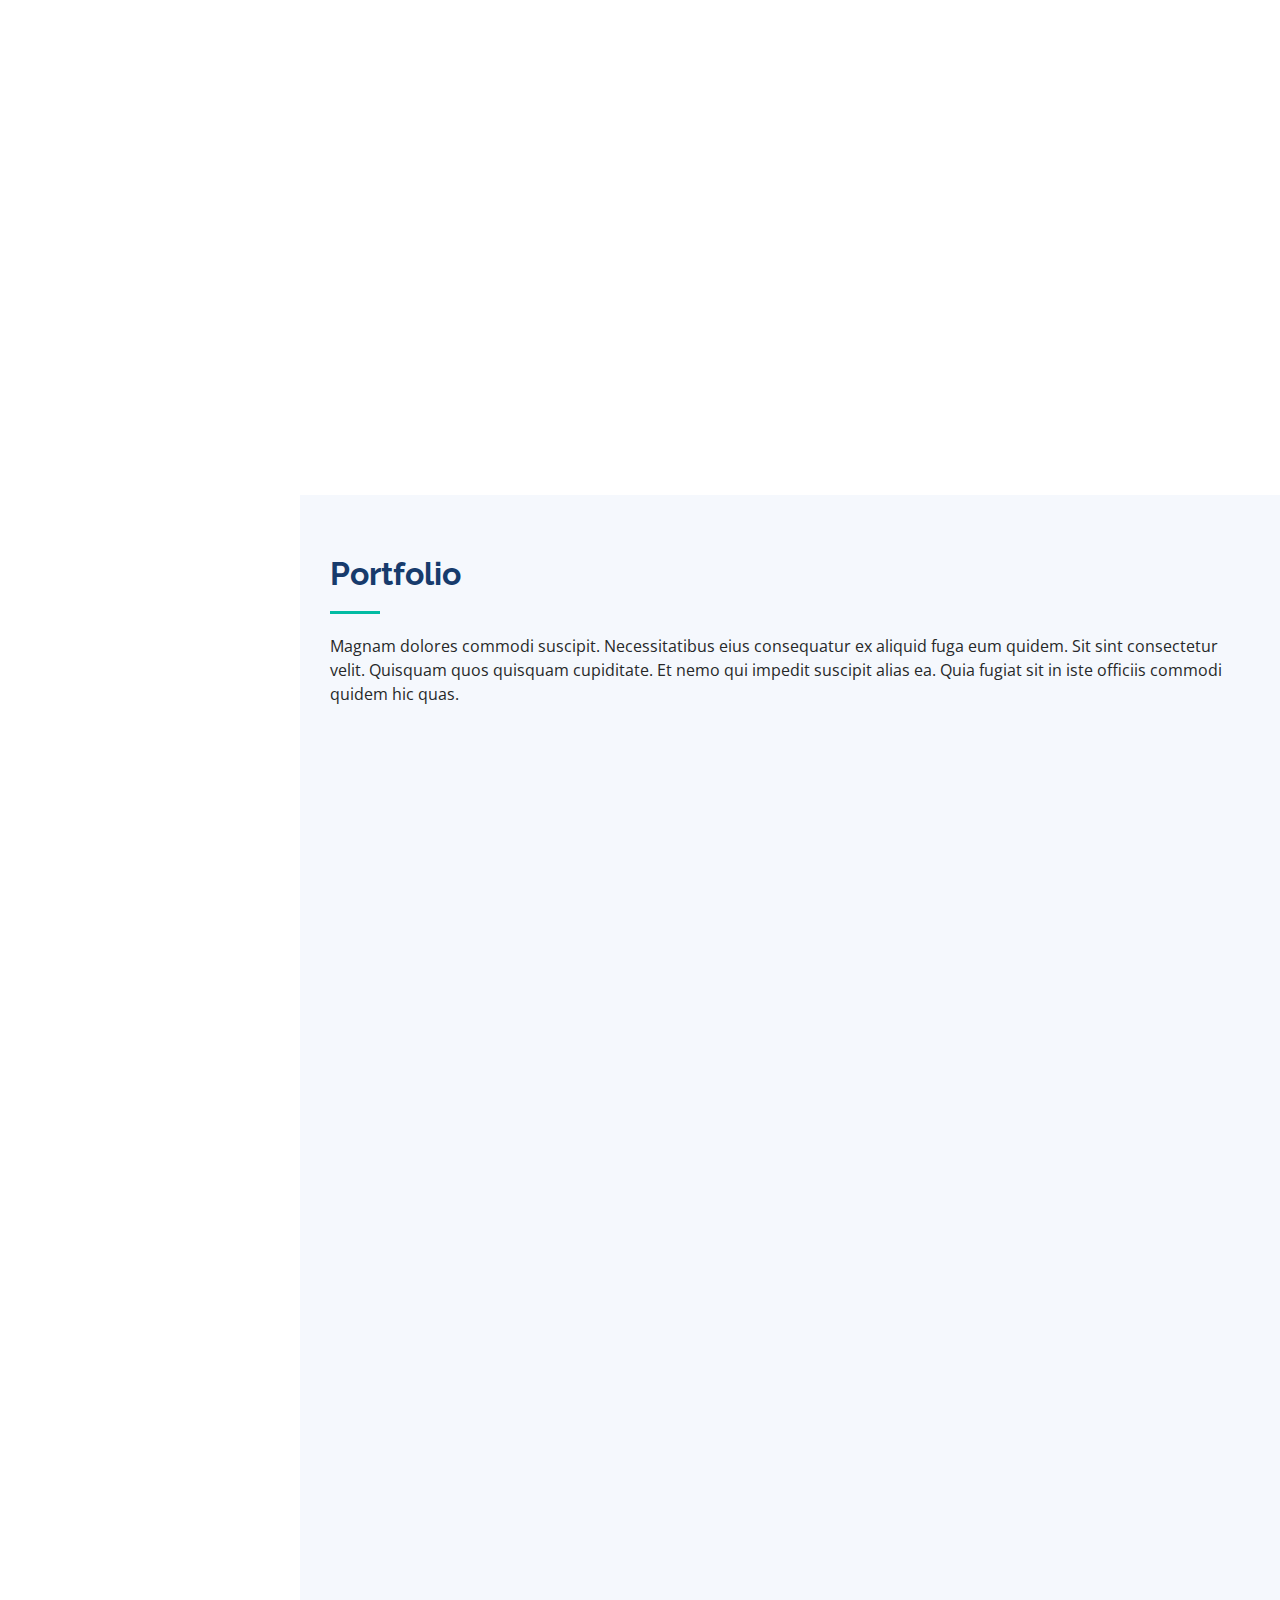
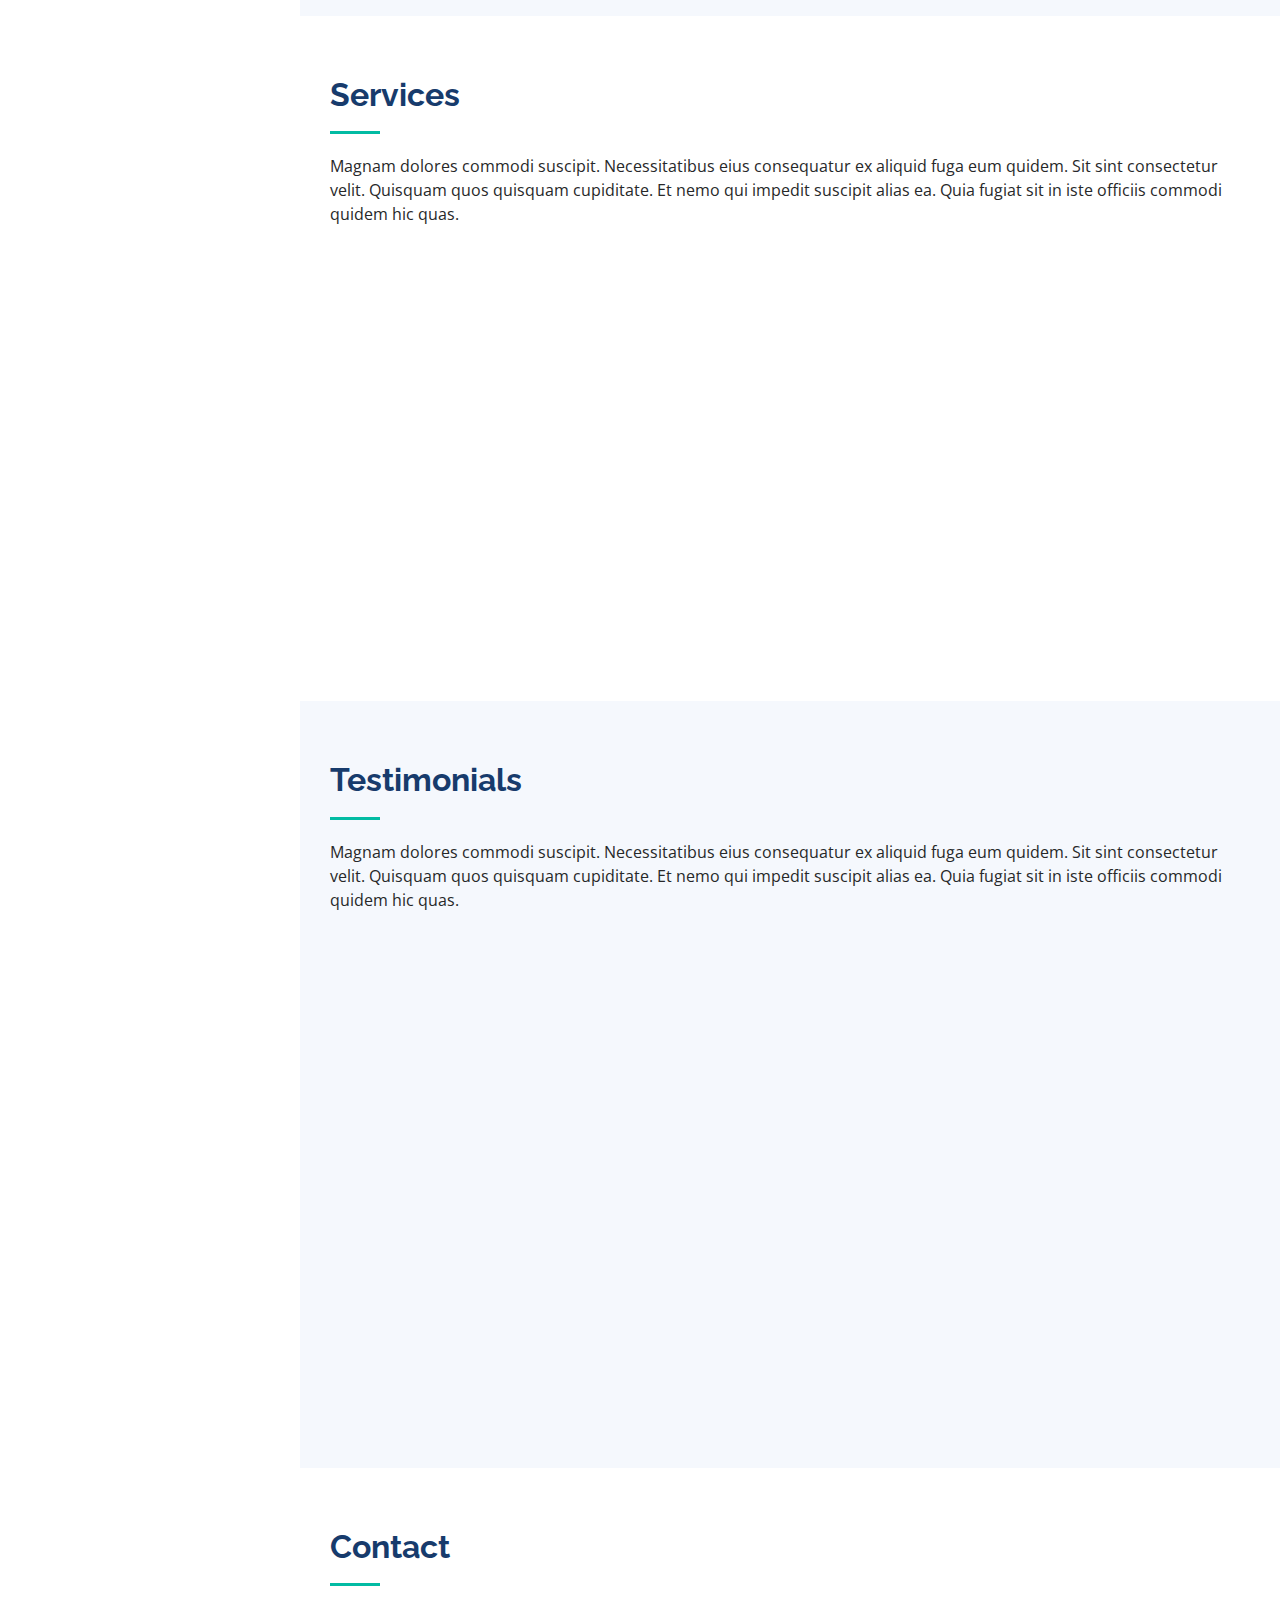
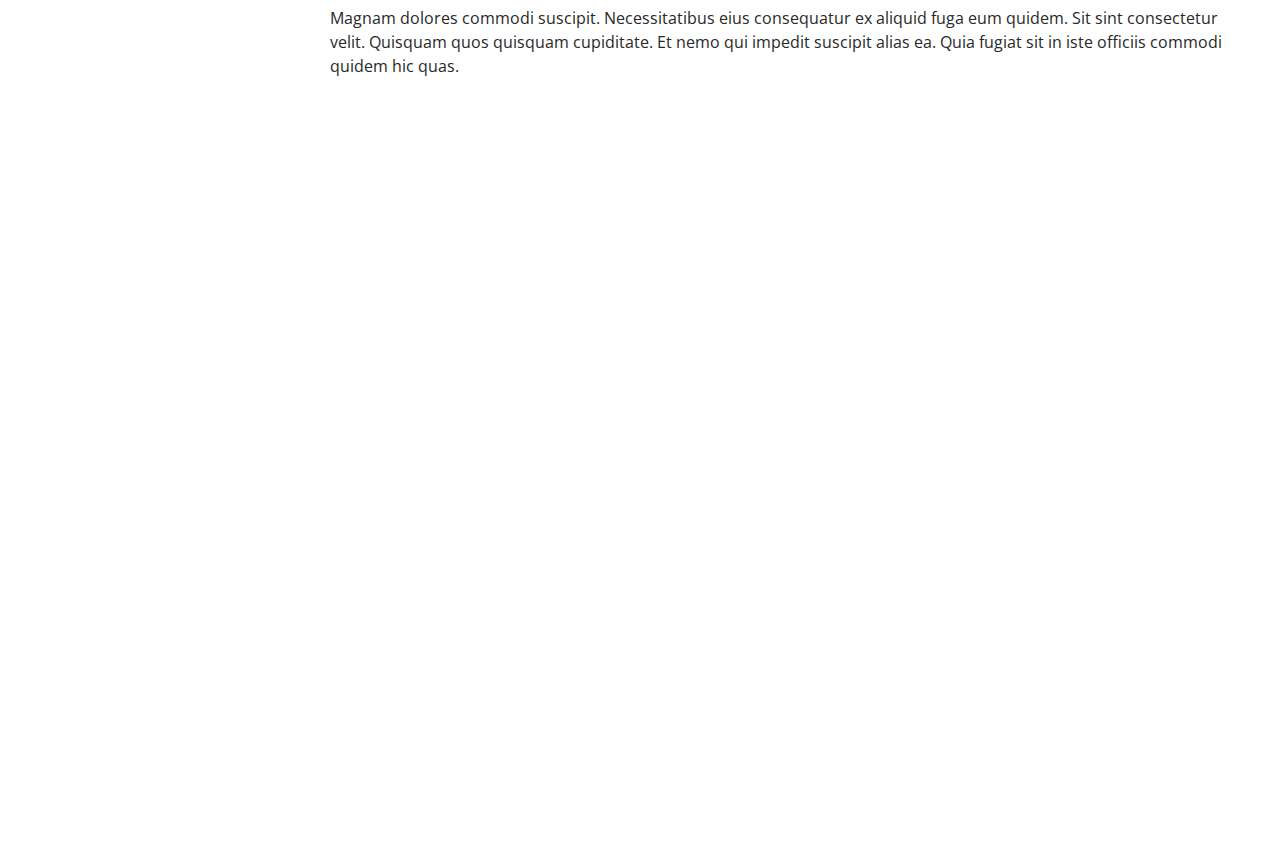
==== commit 591e60c9: "profile image update" ====
--- a/index.html
+++ b/index.html
@@ -47,7 +47,7 @@
     <div class="d-flex flex-column">
 
       <div class="profile">
-        <img src="assets/img/profile-img.jpg" alt="" class="img-fluid rounded-circle">
+        <img src="assets/img/profile-img2.png" alt="" class="img-fluid rounded-circle">
         <h1 class="text-light"><a href="index.html">Jovita John</a></h1>
         <div class="social-links mt-3 text-center">
           <!-- <a href="#" class="twitter"><i class="bx bxl-twitter"></i></a>
@@ -92,7 +92,7 @@
 
         <div class="row">
           <div class="col-lg-4" data-aos="fade-right">
-            <img src="assets/img/profile-img.jpg" class="img-fluid" alt="">
+            <img src="assets/img/profile-img2.png" class="img-fluid" alt="">
           </div>
           <div class="col-lg-8 pt-4 pt-lg-0 content" data-aos="fade-left">
             <h3>UI/UX Designer &amp; Web Developer.</h3>
--- a/assets/css/style.css
+++ b/assets/css/style.css
@@ -241,7 +241,7 @@
 #hero {
   width: 100%;
   height: 100vh;
-  background: url("../img/hero-bg.jpg") top center;
+  background: url("../img/hero-bg2.jpg") top center;
   background-size: cover;
 }
 
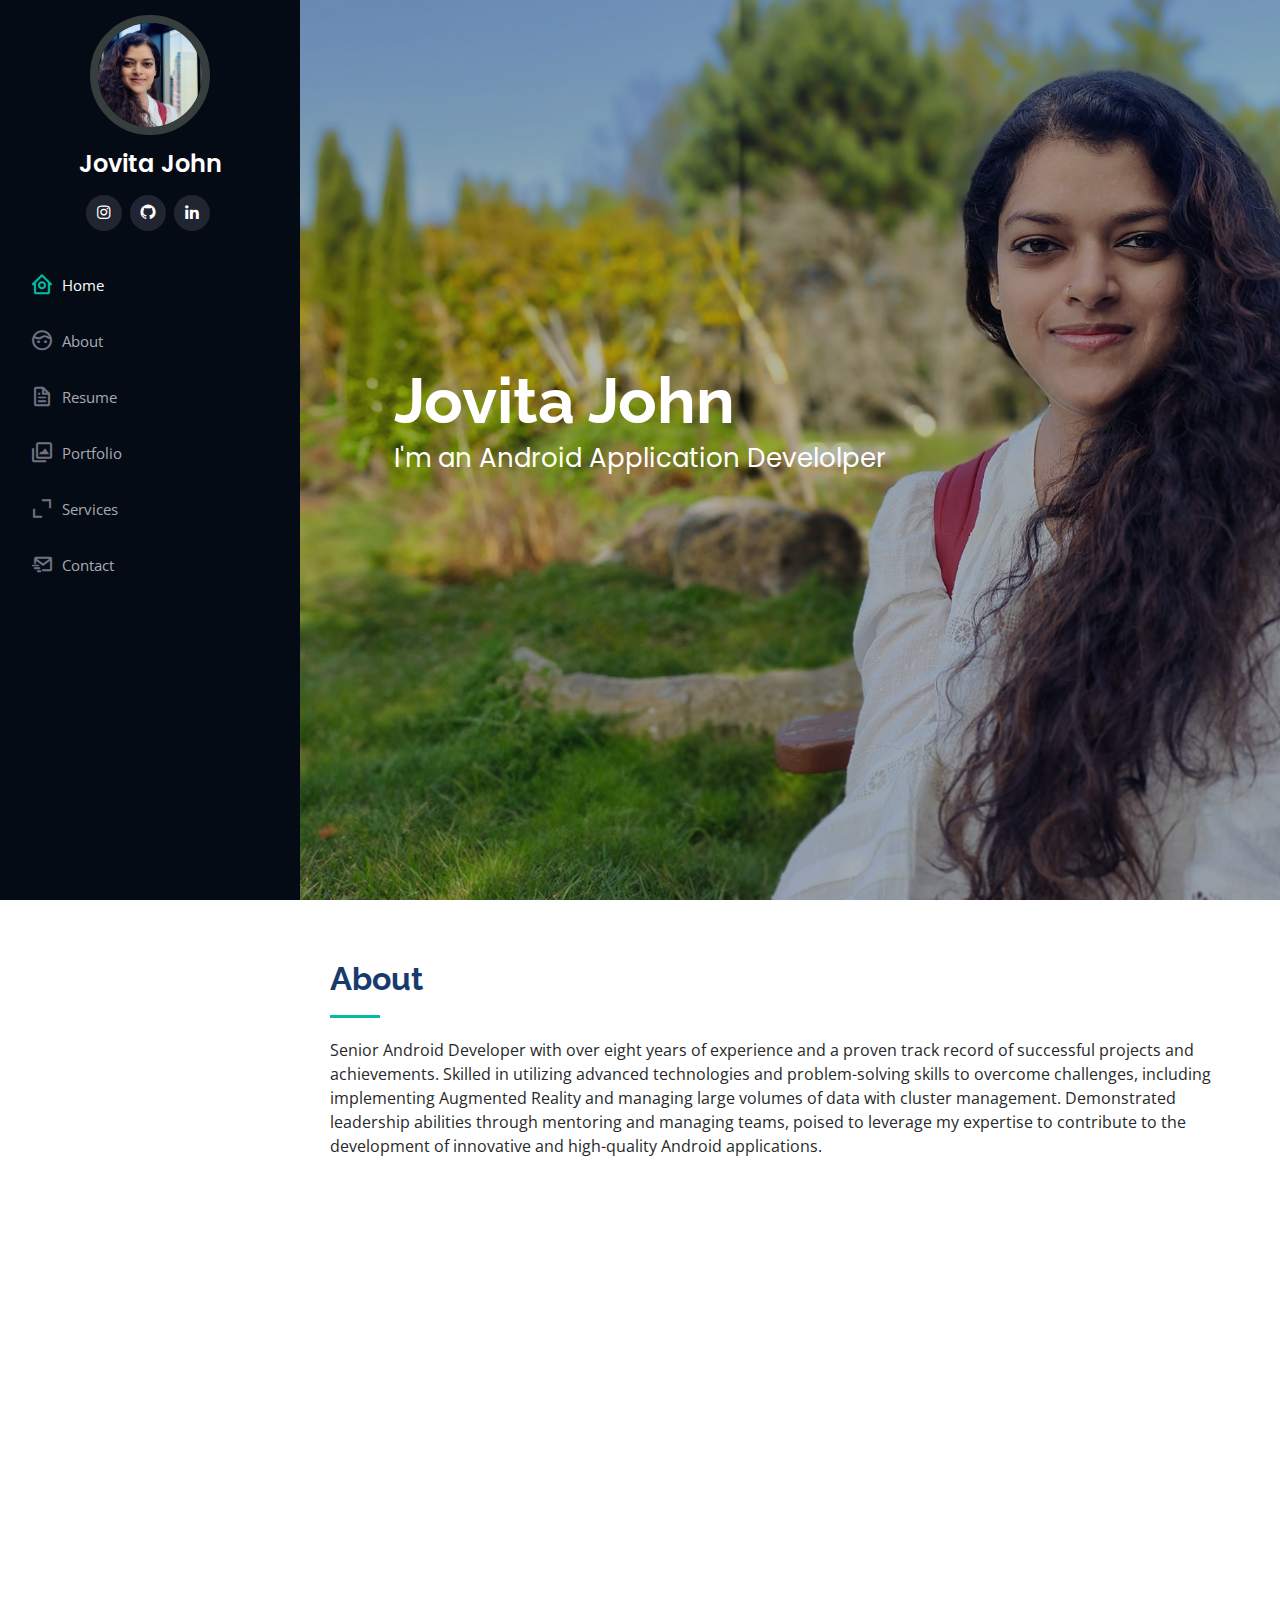
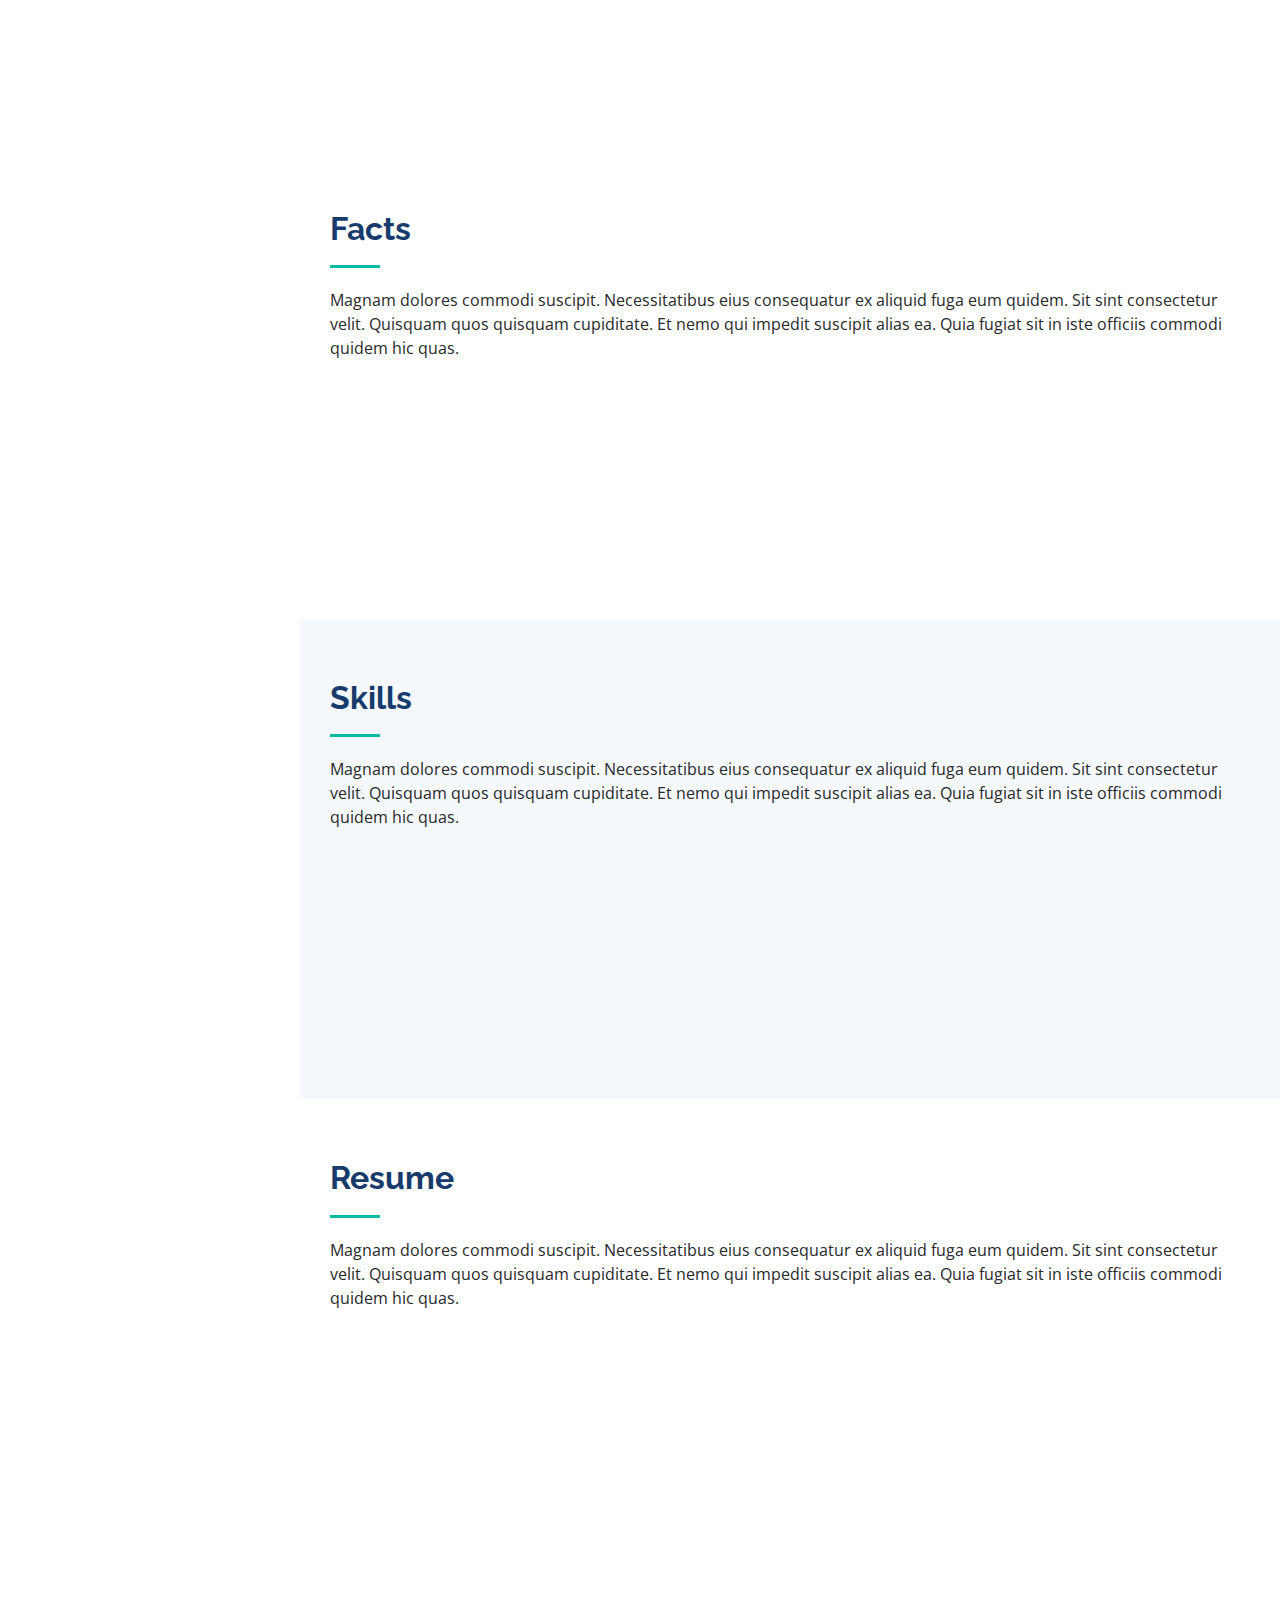
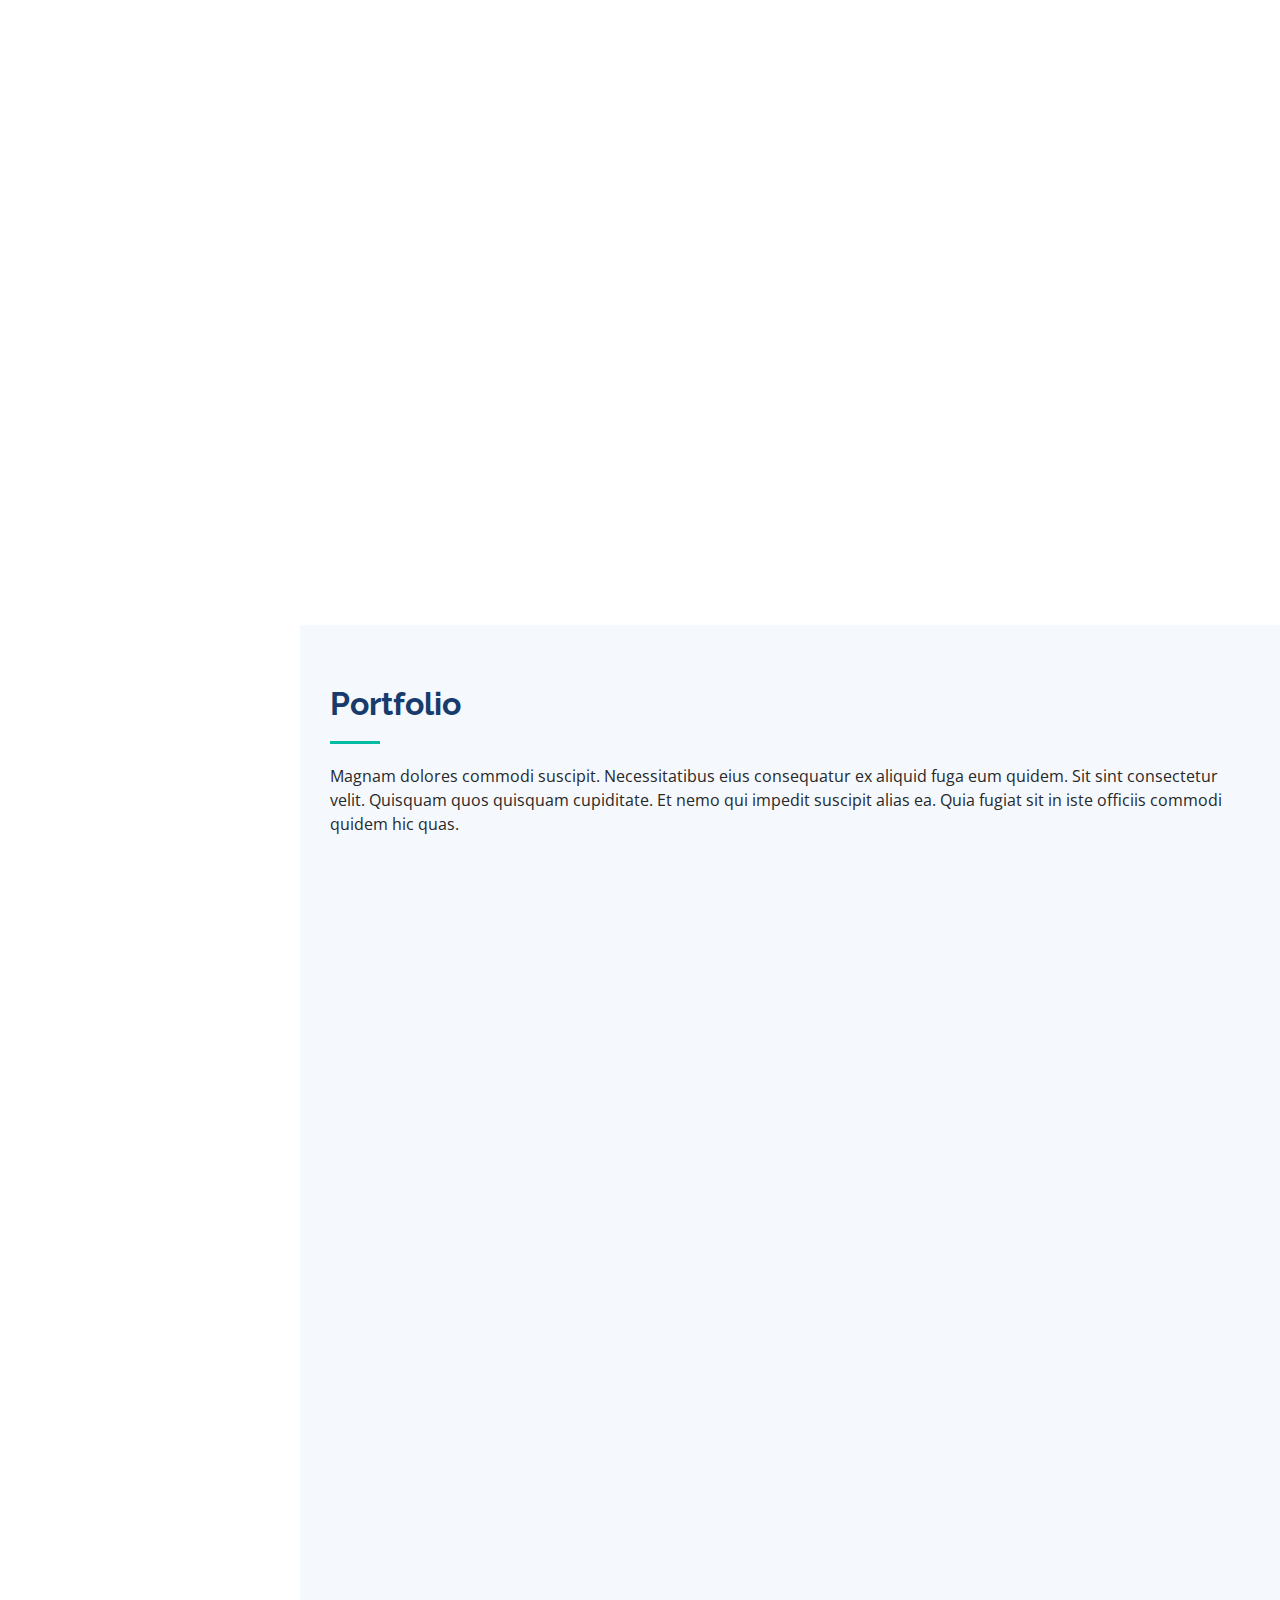
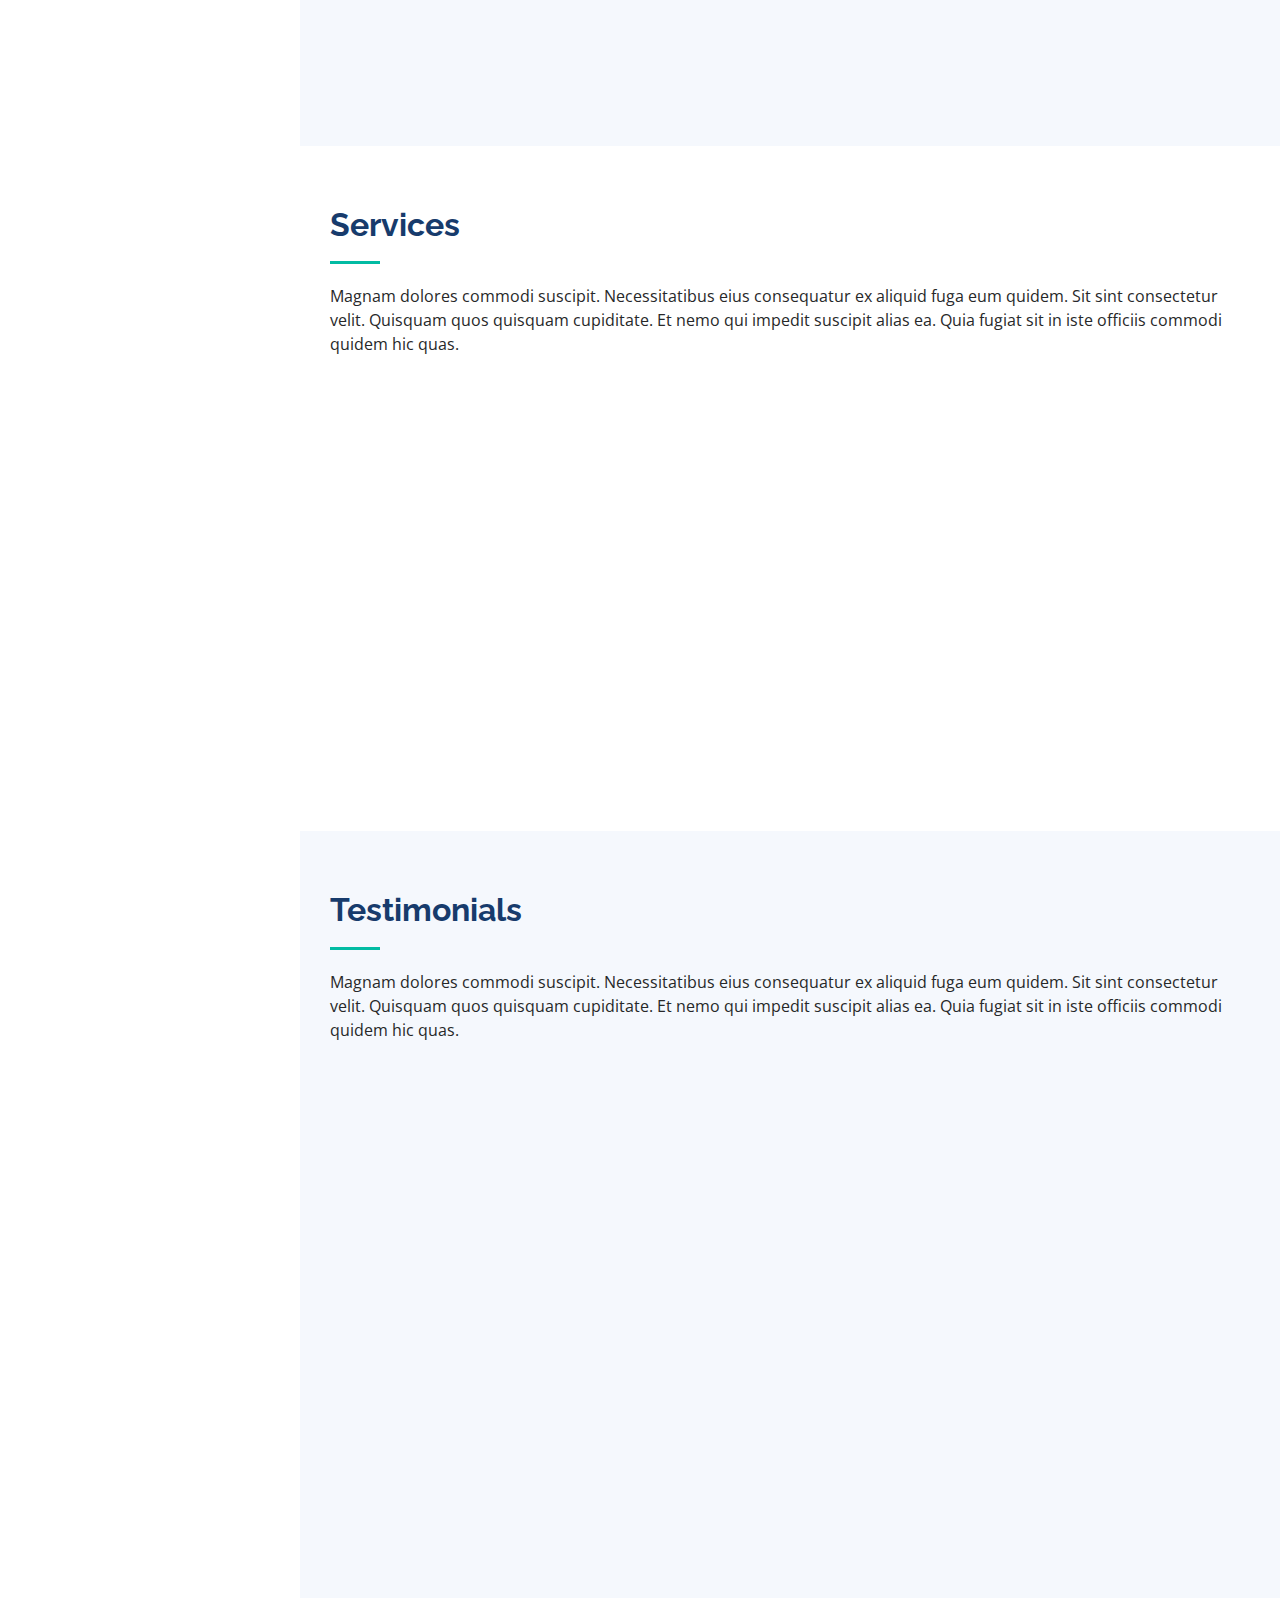
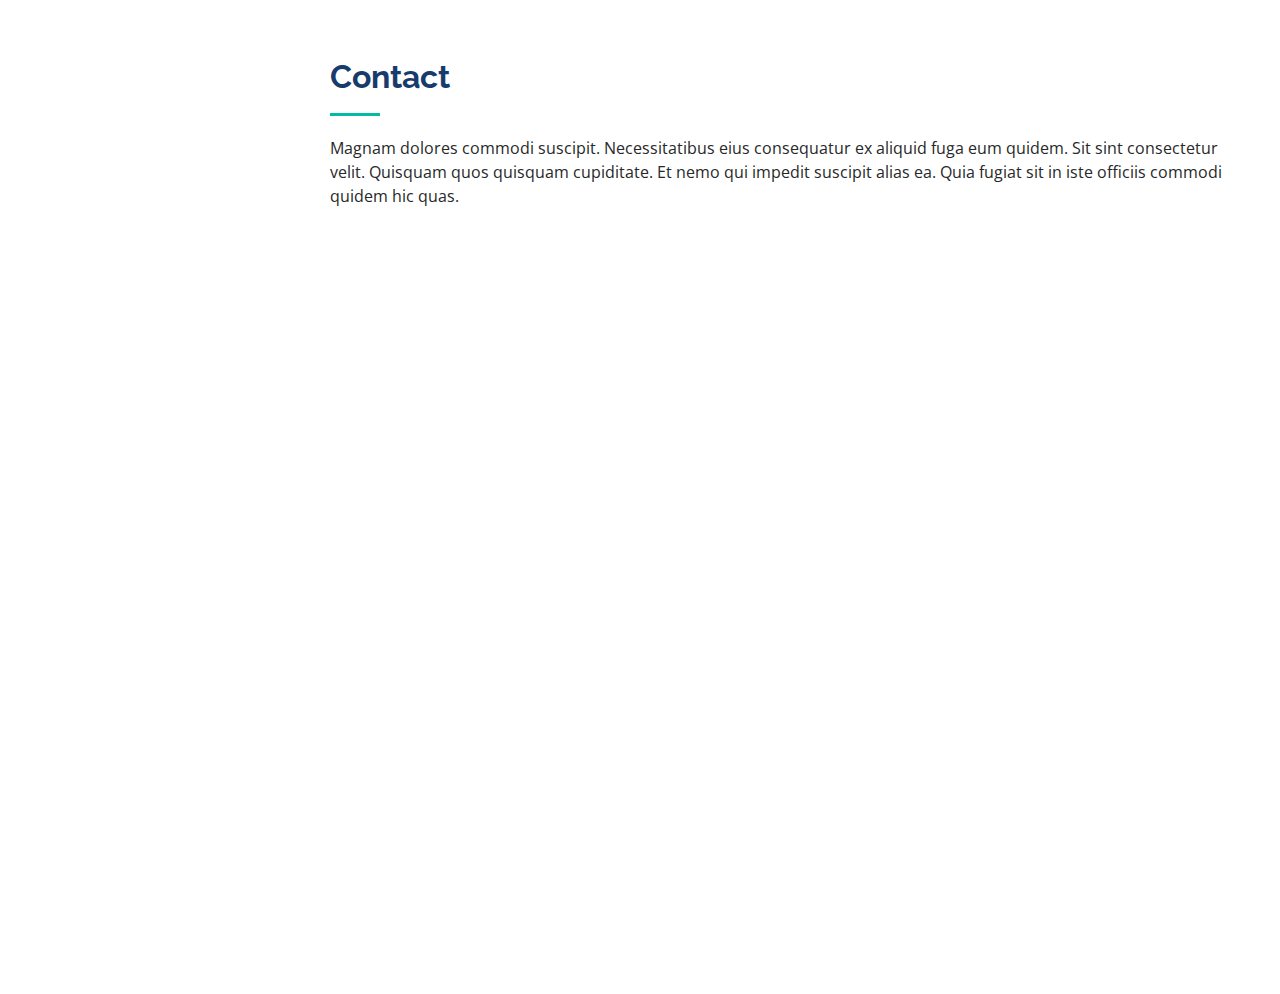
==== commit 88e537bc: "profile, resume updated" ====
--- a/index.html
+++ b/index.html
@@ -53,8 +53,8 @@
           <!-- <a href="#" class="twitter"><i class="bx bxl-twitter"></i></a>
           <a href="#" class="facebook"><i class="bx bxl-facebook"></i></a> -->
           <a href="#" class="instagram"><i class="bx bxl-instagram"></i></a>
-          <a href="#" class="google-plus"><i class='bx bxl-github'></i></a>
-          <a href="#" class="linkedin"><i class="bx bxl-linkedin"></i></a>
+          <a href="https://github.com/jovitajohn" class="google-plus" target="_blank"><i class='bx bxl-github'></i></a>
+          <a href="https://linkedin.com/in/jovita-paliakkara-john-0ba3b371" class="linkedin" target="_blank"><i class="bx bxl-linkedin"></i></a>
         </div>
       </div>
 
@@ -87,7 +87,12 @@
 
         <div class="section-title">
           <h2>About</h2>
-          <p>Magnam dolores commodi suscipit. Necessitatibus eius consequatur ex aliquid fuga eum quidem. Sit sint consectetur velit. Quisquam quos quisquam cupiditate. Et nemo qui impedit suscipit alias ea. Quia fugiat sit in iste officiis commodi quidem hic quas.</p>
+          <p>Senior Android Developer with over eight years of experience and a proven track record of successful
+            projects and achievements. Skilled in utilizing advanced technologies and problem-solving skills to
+            overcome challenges, including implementing Augmented Reality and managing large volumes of data
+            with cluster management. Demonstrated leadership abilities through mentoring and managing teams,
+            poised to leverage my expertise to contribute to the development of innovative and high-quality Android
+            applications.</p>
         </div>
 
         <div class="row">
@@ -95,7 +100,7 @@
             <img src="assets/img/profile-img2.png" class="img-fluid" alt="">
           </div>
           <div class="col-lg-8 pt-4 pt-lg-0 content" data-aos="fade-left">
-            <h3>UI/UX Designer &amp; Web Developer.</h3>
+            <h3>Android Application Develolper</h3>
             <p class="fst-italic">
               Lorem ipsum dolor sit amet, consectetur adipiscing elit, sed do eiusmod tempor incididunt ut labore et dolore
               magna aliqua.
@@ -103,17 +108,22 @@
             <div class="row">
               <div class="col-lg-6">
                 <ul>
-                  <li><i class="bi bi-chevron-right"></i> <strong>Birthday:</strong> <span>1 May 1995</span></li>
-                  <li><i class="bi bi-chevron-right"></i> <strong>Website:</strong> <span>www.example.com</span></li>
-                  <li><i class="bi bi-chevron-right"></i> <strong>Phone:</strong> <span>+123 456 7890</span></li>
-                  <li><i class="bi bi-chevron-right"></i> <strong>City:</strong> <span>New York, USA</span></li>
+                  <li><i class="bi bi-chevron-right"></i> <strong>Birthday:</strong> <span>22 Jan 1990</span></li>
+                  <li><i class="bi bi-chevron-right"></i> <strong>Website:</strong> <span>work in proggress</span></li>
+                  <li><i class="bi bi-chevron-right"></i> <strong>Phone:</strong> <span>+44 7442694445</span></li>
+                  <li><i class="bi bi-chevron-right"></i> <strong>City:</strong> <span>Edinburgh, Scotland</span></li>
                 </ul>
               </div>
               <div class="col-lg-6">
                 <ul>
-                  <li><i class="bi bi-chevron-right"></i> <strong>Age:</strong> <span>30</span></li>
-                  <li><i class="bi bi-chevron-right"></i> <strong>Degree:</strong> <span>Master</span></li>
-                  <li><i class="bi bi-chevron-right"></i> <strong>PhEmailone:</strong> <span>email@example.com</span></li>
+                  <li><i class="bi bi-chevron-right"></i> <strong>Age:</strong> <span>34</span></li>
+                  <li class="li-multi-align"><i class="bi bi-chevron-right"></i> <strong>Degree:</strong> 
+                    <ol class="edu-font">
+                      <li><span>MA -Business Information Technology</span></li>
+                      <li><span>MA -Computer Application </span></li>
+                    </ol>
+                  </li>
+                  <li><i class="bi bi-chevron-right"></i> <strong>Email:</strong> <span>jovitajohn641@gmail.com</span></li>
                   <li><i class="bi bi-chevron-right"></i> <strong>Freelance:</strong> <span>Available</span></li>
                 </ul>
               </div>
@@ -190,21 +200,21 @@
           <div class="col-lg-6" data-aos="fade-up">
 
             <div class="progress">
-              <span class="skill">HTML <i class="val">100%</i></span>
+              <span class="skill">Android Application Developement <i class="val">100%</i></span>
               <div class="progress-bar-wrap">
                 <div class="progress-bar" role="progressbar" aria-valuenow="100" aria-valuemin="0" aria-valuemax="100"></div>
               </div>
             </div>
 
             <div class="progress">
-              <span class="skill">CSS <i class="val">90%</i></span>
+              <span class="skill">MVVM <i class="val">90%</i></span>
               <div class="progress-bar-wrap">
                 <div class="progress-bar" role="progressbar" aria-valuenow="90" aria-valuemin="0" aria-valuemax="100"></div>
               </div>
             </div>
 
             <div class="progress">
-              <span class="skill">JavaScript <i class="val">75%</i></span>
+              <span class="skill">Jetpack <i class="val">75%</i></span>
               <div class="progress-bar-wrap">
                 <div class="progress-bar" role="progressbar" aria-valuenow="75" aria-valuemin="0" aria-valuemax="100"></div>
               </div>
@@ -215,21 +225,21 @@
           <div class="col-lg-6" data-aos="fade-up" data-aos-delay="100">
 
             <div class="progress">
-              <span class="skill">PHP <i class="val">80%</i></span>
+              <span class="skill">Compose <i class="val">80%</i></span>
               <div class="progress-bar-wrap">
                 <div class="progress-bar" role="progressbar" aria-valuenow="80" aria-valuemin="0" aria-valuemax="100"></div>
               </div>
             </div>
 
             <div class="progress">
-              <span class="skill">WordPress/CMS <i class="val">90%</i></span>
+              <span class="skill">AR <i class="val">90%</i></span>
               <div class="progress-bar-wrap">
                 <div class="progress-bar" role="progressbar" aria-valuenow="90" aria-valuemin="0" aria-valuemax="100"></div>
               </div>
             </div>
 
             <div class="progress">
-              <span class="skill">Photoshop <i class="val">55%</i></span>
+              <span class="skill">ML <i class="val">75%</i></span>
               <div class="progress-bar-wrap">
                 <div class="progress-bar" role="progressbar" aria-valuenow="55" aria-valuemin="0" aria-valuemax="100"></div>
               </div>
@@ -255,54 +265,57 @@
           <div class="col-lg-6" data-aos="fade-up">
             <h3 class="resume-title">Sumary</h3>
             <div class="resume-item pb-0">
-              <h4>Alex Smith</h4>
-              <p><em>Innovative and deadline-driven Graphic Designer with 3+ years of experience designing and developing user-centered digital/print marketing material from initial concept to final, polished deliverable.</em></p>
+              <h4>Jovita John</h4>
+              <p><em>Senior Android Developer with over eight years of experience and a proven track record of successful
+                projects and achievements.</em></p>
               <ul>
-                <li>Portland par 127,Orlando, FL</li>
-                <li>(123) 456-7891</li>
-                <li>alice.barkley@example.com</li>
+                <li>Edinburgh, Scotland, UK</li>
+                <li>(+44) 7442694445</li>
+                <li>jovitajohn641@gmail.com</li>
               </ul>
             </div>
 
             <h3 class="resume-title">Education</h3>
             <div class="resume-item">
-              <h4>Master of Fine Arts &amp; Graphic Design</h4>
-              <h5>2015 - 2016</h5>
-              <p><em>Rochester Institute of Technology, Rochester, NY</em></p>
+              <h4>Master’s degree in Business Information Technology</h4>
+              <h5>2022 - 2023</h5>
+              <p><em>Edinburgh Napier University, Edinburgh, UK.</em></p>
+              <p>Quia nobis sequi est occaecati aut. Repudiandae et iusto quae reiciendis et quis Eius vel ratione eius unde vitae rerum voluptates asperiores voluptatem Earum molestiae consequatur neque etlon sader mart dila</p>
+            </div>
+            <div class="resume-item">
+              <h4>Master’s degree in Computer Application</h4>
+              <h5>2011 - 2013</h5>
+              <p><em>Sikkim Manipal University, India.</em></p>
               <p>Qui deserunt veniam. Et sed aliquam labore tempore sed quisquam iusto autem sit. Ea vero voluptatum qui ut dignissimos deleniti nerada porti sand markend</p>
-            </div>
-            <div class="resume-item">
-              <h4>Bachelor of Fine Arts &amp; Graphic Design</h4>
-              <h5>2010 - 2014</h5>
-              <p><em>Rochester Institute of Technology, Rochester, NY</em></p>
-              <p>Quia nobis sequi est occaecati aut. Repudiandae et iusto quae reiciendis et quis Eius vel ratione eius unde vitae rerum voluptates asperiores voluptatem Earum molestiae consequatur neque etlon sader mart dila</p>
             </div>
           </div>
           <div class="col-lg-6" data-aos="fade-up" data-aos-delay="100">
             <h3 class="resume-title">Professional Experience</h3>
             <div class="resume-item">
-              <h4>Senior graphic design specialist</h4>
-              <h5>2019 - Present</h5>
-              <p><em>Experion, New York, NY </em></p>
+              <h4>Senior Android Developer</h4>
+              <h5>Feb, 2017 - Jan, 2022</h5>
+              <p><em>Marlabs Innovations Ltd, Cochin, IN </em></p>
               <ul>
-                <li>Lead in the design, development, and implementation of the graphic, layout, and production communication materials</li>
-                <li>Delegate tasks to the 7 members of the design team and provide counsel on all aspects of the project. </li>
-                <li>Supervise the assessment of all graphic materials in order to ensure quality and accuracy of the design</li>
-                <li>Oversee the efficient use of production project budgets ranging from $2,000 - $25,000</li>
+                <li>Led the development of NextConnect Merck, an IoT project analyzing chemical products and
+                  reactions using sensor data and complex calculations.</li>
+                <li>Designed and developed mBuddy, an AI, FAQ chat application leveraging Azure services.</li>
+                <li>Pioneered VR integration in GearUp-VR, a VR Connected application.</li>
+                <li>Demonstrated advanced technical skills in Kotlin and UI design.</li>
               </ul>
             </div>
             <div class="resume-item">
-              <h4>Graphic design specialist</h4>
-              <h5>2017 - 2018</h5>
-              <p><em>Stepping Stone Advertising, New York, NY</em></p>
+              <h4>Senior Android Developer</h4>
+              <h5>Jun, 2016 - Feb, 2017</h5>
+              <p><em>Emsyne (Muthoot Finance), Cochin, IN</em></p>
               <ul>
-                <li>Developed numerous marketing programs (logos, brochures,infographics, presentations, and advertisements).</li>
-                <li>Managed up to 5 projects or tasks at a given time while under pressure</li>
-                <li>Recommended and consulted with clients on the most appropriate graphic design</li>
-                <li>Created 4+ design presentations and proposals a month for clients and account managers</li>
+                <li>Developed MapMe, for Muthoot Finance to map branch locations across India. Overcame the
+                  challenge of loading a high volume of data on a map by implementing a cluster manager.</li>
+                <li>Created CBS (Muthoot MobiTrade), Java app for Muthoot Finance to view and analyze daily business
+                  profits and losses. Gained valuable experience in mentoring and managing a team of 8 employees
+                  through this project.</li>
               </ul>
             </div>
-          </div>
+           </div>
         </div>
 
       </div>
@@ -576,16 +589,15 @@
               <div class="email">
                 <i class="bi bi-envelope"></i>
                 <h4>Email:</h4>
-                <p>info@example.com</p>
+                <p>jovitajohn641@gmail.com</p>
               </div>
 
               <div class="phone">
                 <i class="bi bi-phone"></i>
                 <h4>Call:</h4>
-                <p>+1 5589 55488 55s</p>
-              </div>
-
-              <iframe src="https://www.google.com/maps/embed?pb=!1m14!1m8!1m3!1d12097.433213460943!2d-74.0062269!3d40.7101282!3m2!1i1024!2i768!4f13.1!3m3!1m2!1s0x0%3A0xb89d1fe6bc499443!2sDowntown+Conference+Center!5e0!3m2!1smk!2sbg!4v1539943755621" frameborder="0" style="border:0; width: 100%; height: 390px;" allowfullscreen></iframe>
+                <p>+44 7442694445</p>
+              </div>
+              <iframe src="https://www.google.com/maps/embed?pb=!1m18!1m12!1m3!1d2233.7930250135464!2d-3.192675122902915!3d55.95295917655641!2m3!1f0!2f0!3f0!3m2!1i1024!2i768!4f13.1!3m3!1m2!1s0x4887c78fb43bf55f%3A0xd654371248d601b2!2sWaverley%20Steps%2C%20Edinburgh!5e0!3m2!1sen!2suk!4v1717094357427!5m2!1sen!2suk" frameborder="0" style="border:0; width: 100%; height: 390px;" allowfullscreen referrerpolicy="no-referrer-when-downgrade"></iframe>
             </div>
 
           </div>
--- a/assets/css/about.css
+++ b/assets/css/about.css
@@ -2,33 +2,39 @@
 # About
 --------------------------------------------------------------*/
 .about .content h3 {
-    font-weight: 700;
-    font-size: 26px;
-    color: #173b6c;
-  }
-  
-  .about .content ul {
-    list-style: none;
-    padding: 0;
-  }
-  
-  .about .content ul li {
-    margin-bottom: 20px;
-    display: flex;
-    align-items: center;
-  }
-  
-  .about .content ul strong {
-    margin-right: 10px;
-  }
-  
-  .about .content ul i {
-    font-size: 16px;
-    margin-right: 5px;
-    color: #149ddd;
-    line-height: 0;
-  }
-  
-  .about .content p:last-child {
-    margin-bottom: 0;
-  }+  font-weight: 700;
+  font-size: 26px;
+  color: #173b6c;
+}
+
+.about .content ul {
+  list-style: none;
+  padding: 0;
+}
+
+.about .content ul li {
+  margin-bottom: 20px;
+  display: flex;
+  align-items: center;
+}
+
+.about .content ul strong {
+  margin-right: 10px;
+}
+
+.about .content ul i {
+  font-size: 16px;
+  margin-right: 5px;
+  color: #149ddd;
+  line-height: 0;
+}
+
+.about .content p:last-child {
+  margin-bottom: 0;
+}
+.edu-font{
+  font-size: 14px;
+}
+.li-multi-align{
+  align-items: baseline !important;
+}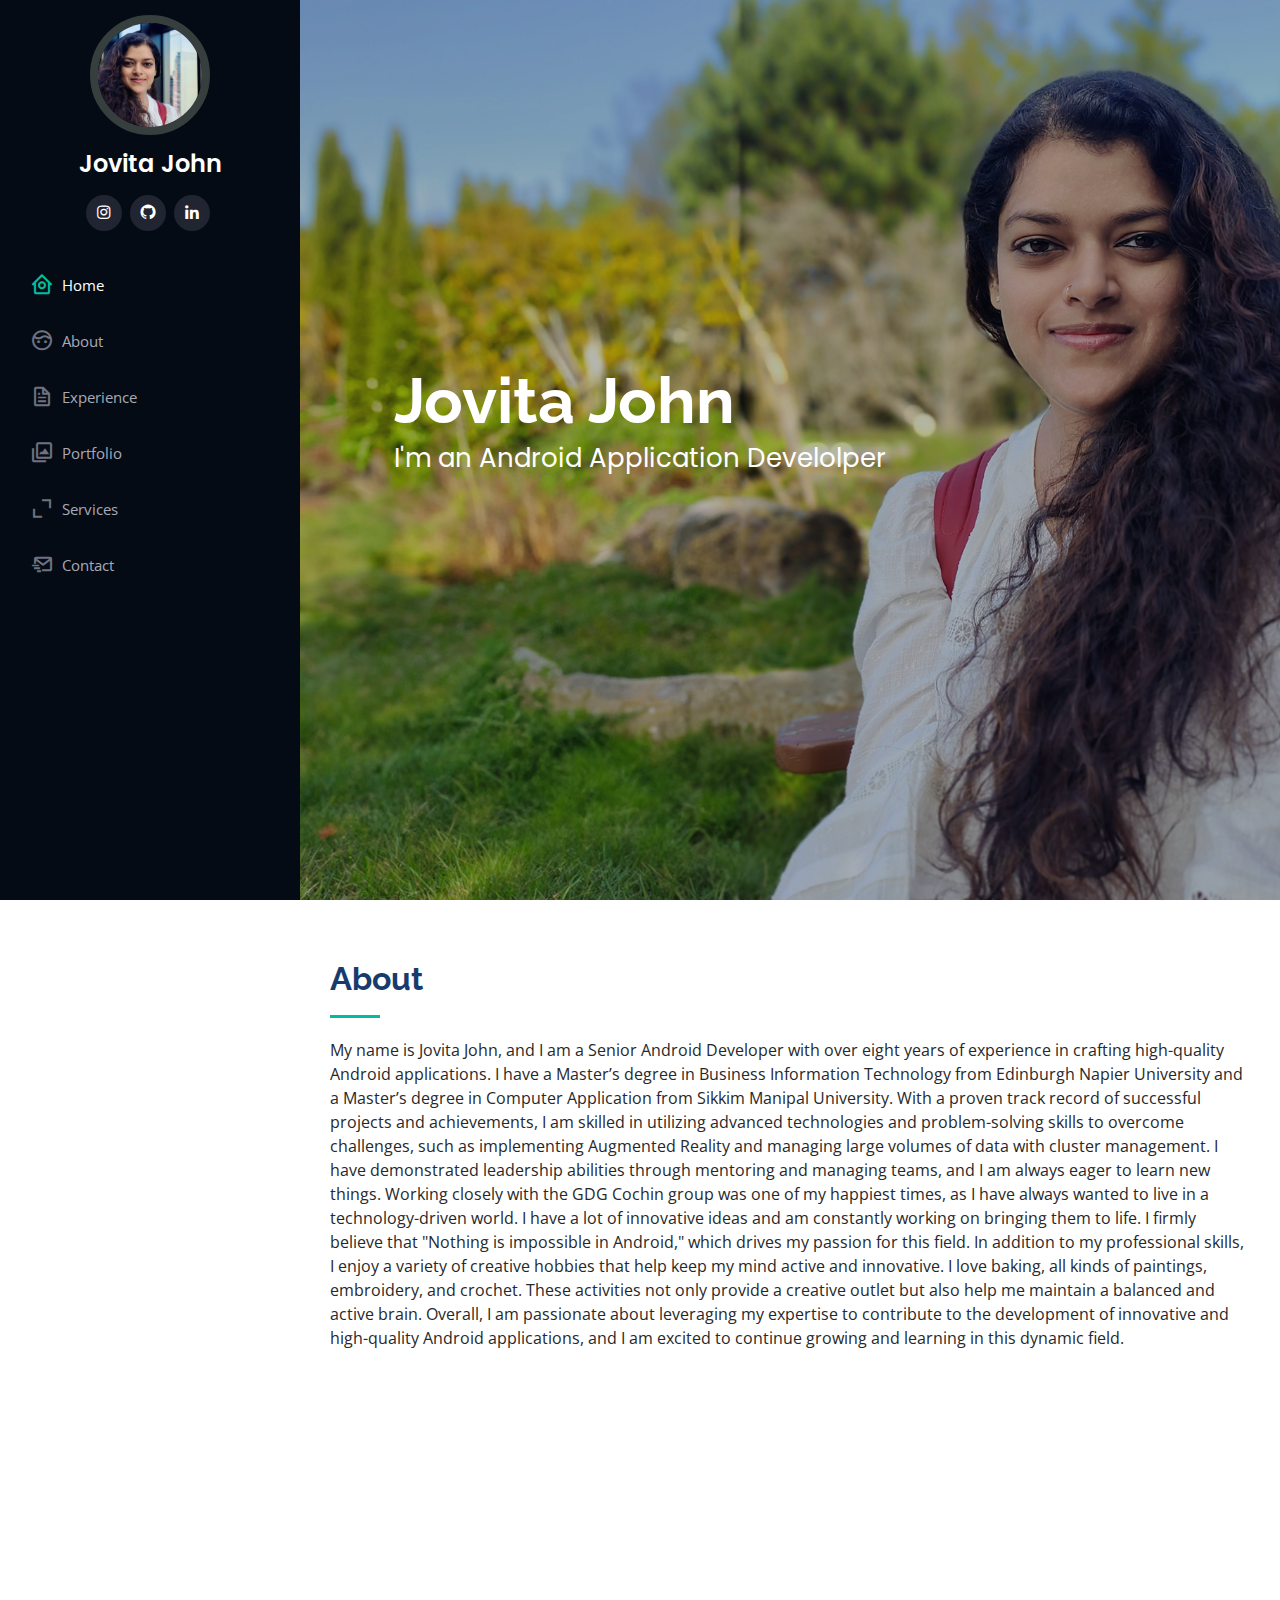
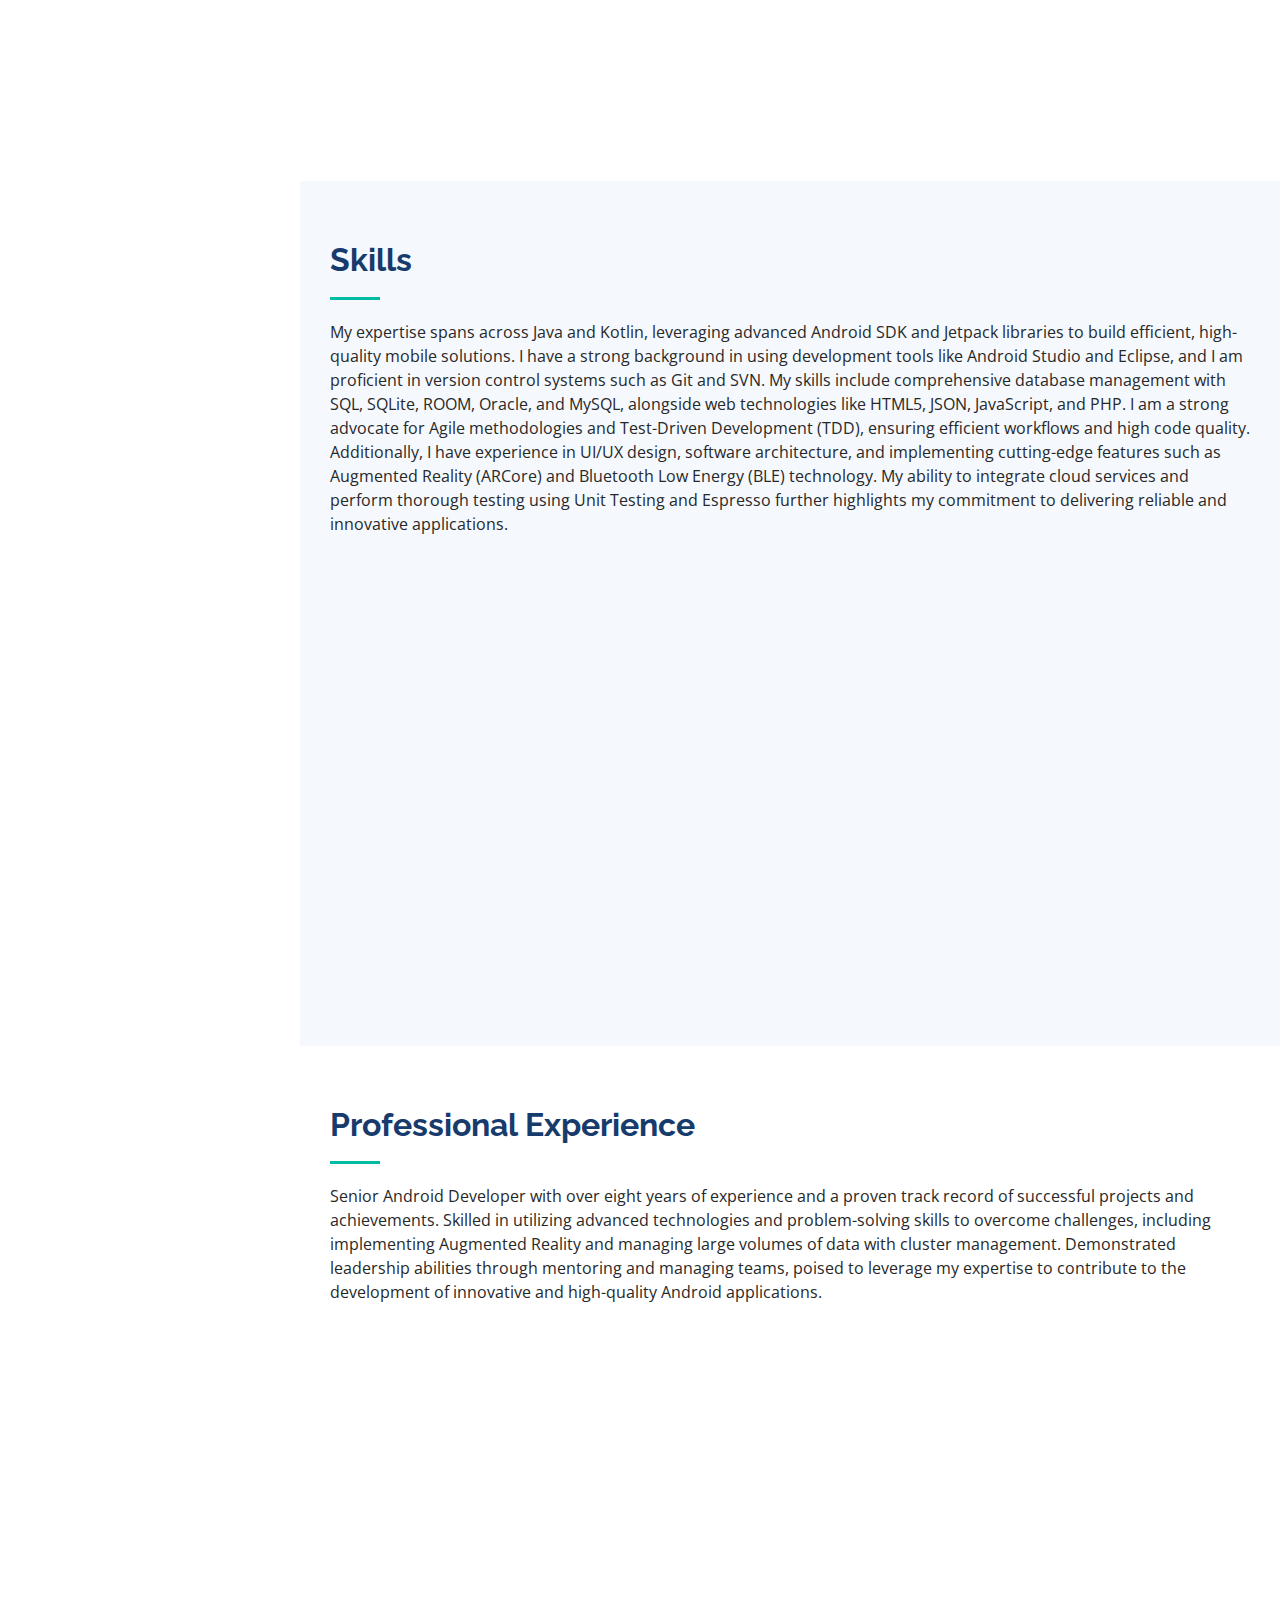
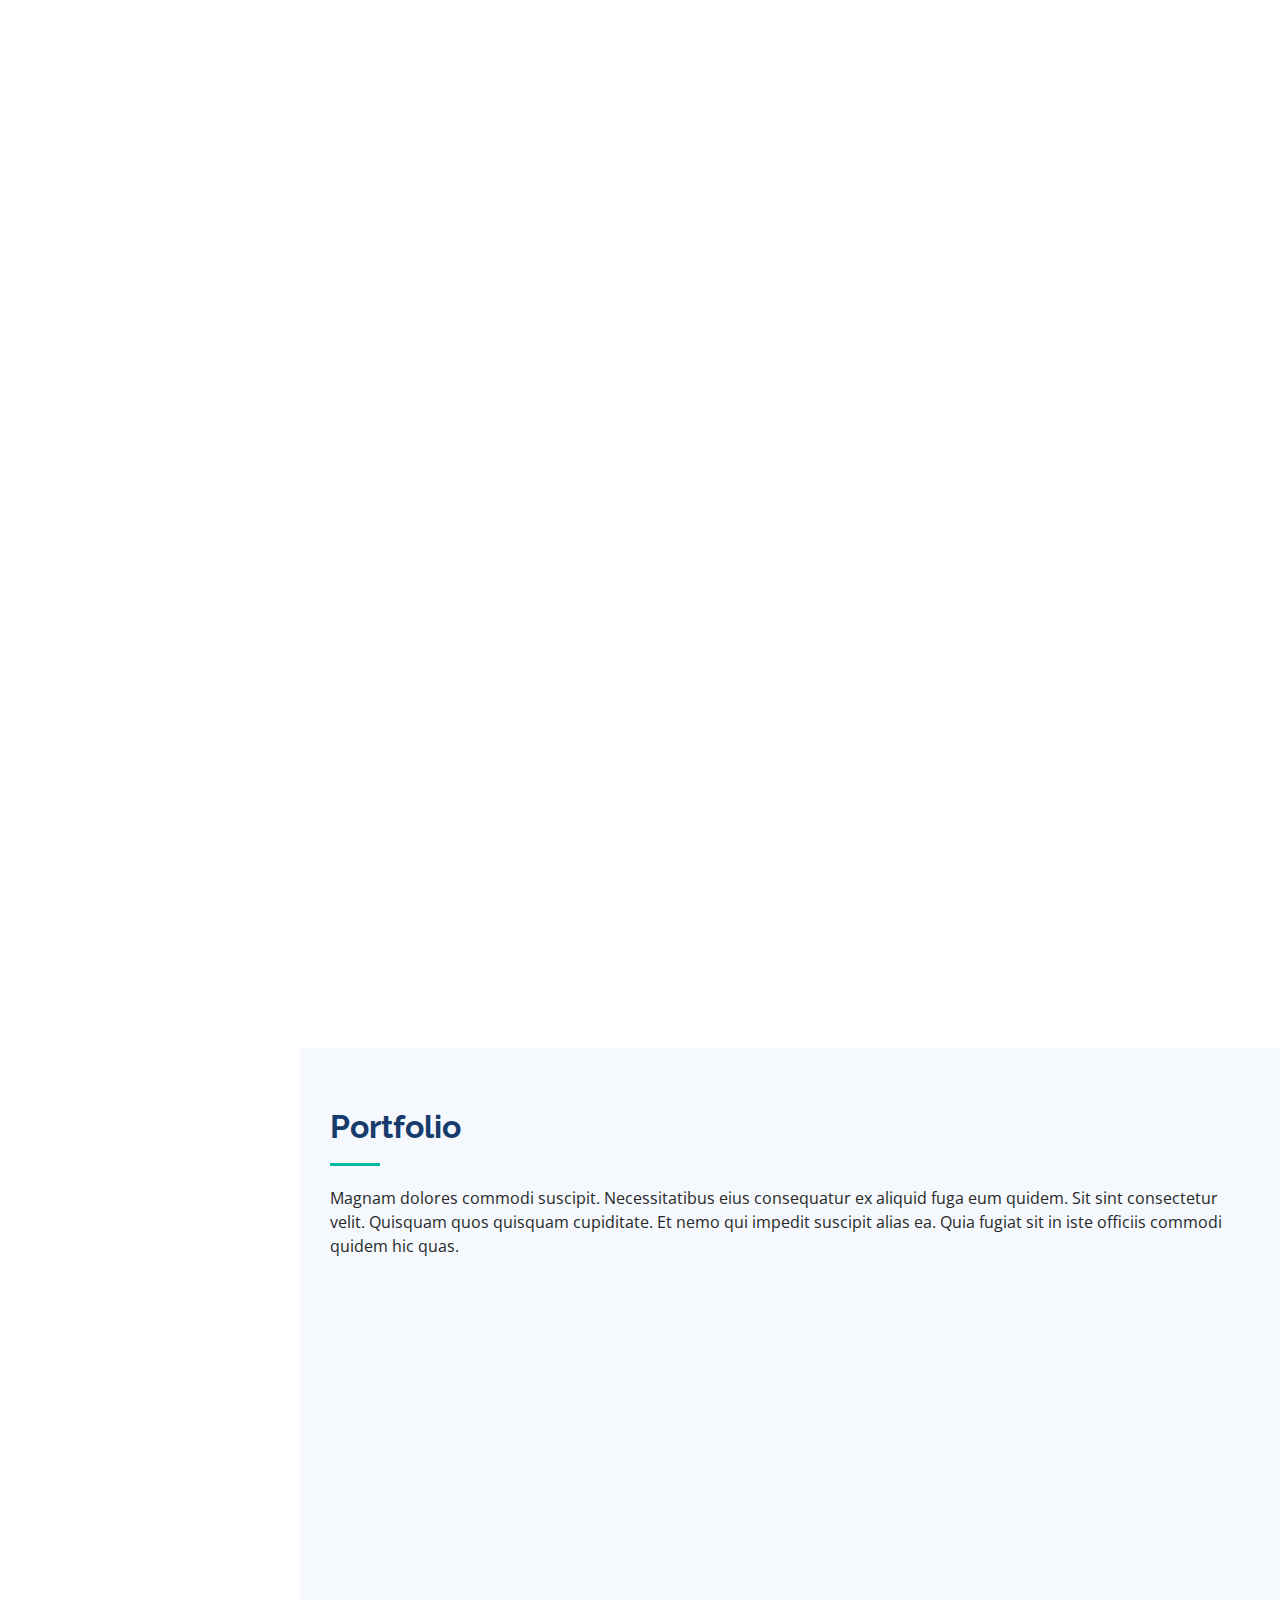
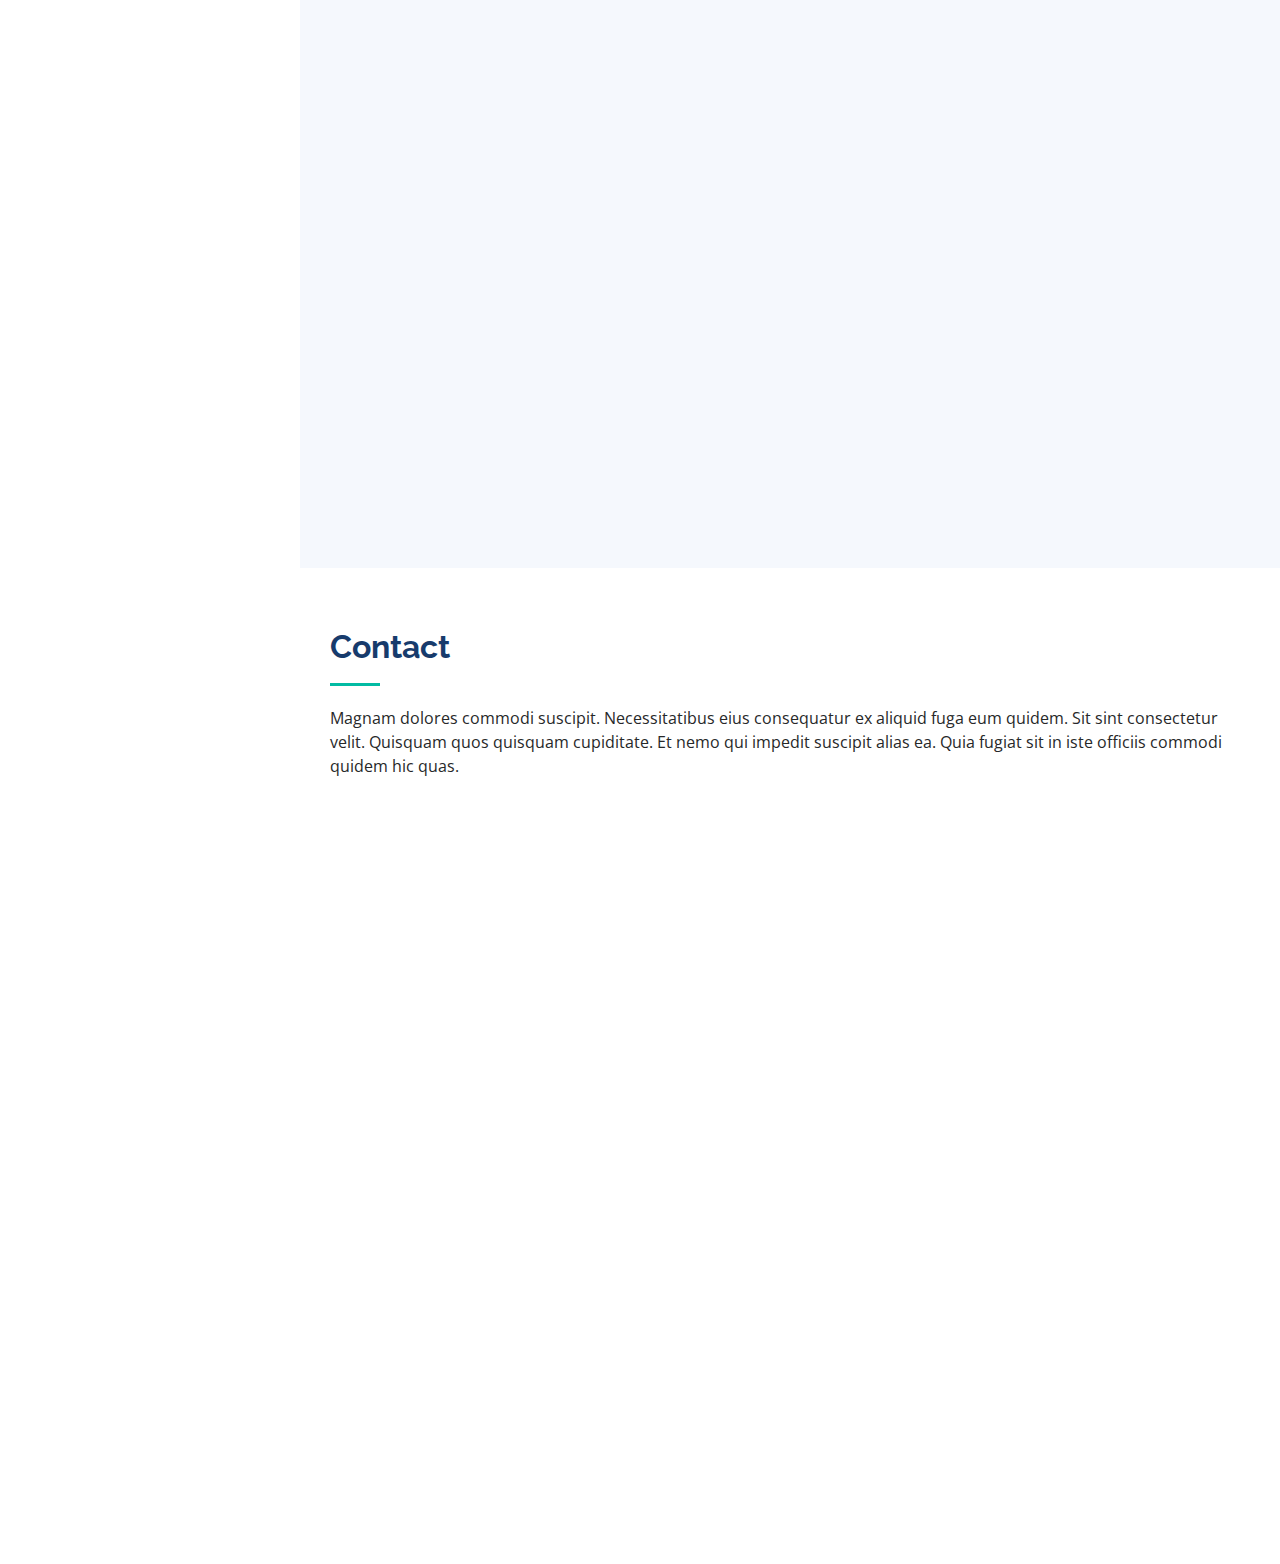
==== commit 19752c77: "updated UAT-revision 31052024" ====
--- a/index.html
+++ b/index.html
@@ -52,7 +52,7 @@
         <div class="social-links mt-3 text-center">
           <!-- <a href="#" class="twitter"><i class="bx bxl-twitter"></i></a>
           <a href="#" class="facebook"><i class="bx bxl-facebook"></i></a> -->
-          <a href="#" class="instagram"><i class="bx bxl-instagram"></i></a>
+          <a href="https://www.instagram.com/jotechworld" class="instagram" target="_blank"><i class="bx bxl-instagram"></i></a>
           <a href="https://github.com/jovitajohn" class="google-plus" target="_blank"><i class='bx bxl-github'></i></a>
           <a href="https://linkedin.com/in/jovita-paliakkara-john-0ba3b371" class="linkedin" target="_blank"><i class="bx bxl-linkedin"></i></a>
         </div>
@@ -62,7 +62,7 @@
         <ul>
           <li><a href="#hero" class="nav-link scrollto active"><i class="bx bx-home-circle"></i> <span>Home</span></a></li>
           <li><a href="#about" class="nav-link scrollto"><i class="bx bx-face"></i> <span>About</span></a></li>
-          <li><a href="#resume" class="nav-link scrollto"><i class="bx bx-file"></i> <span>Resume</span></a></li>
+          <li><a href="#resume" class="nav-link scrollto"><i class="bx bx-file"></i> <span>Experience</span></a></li>
           <li><a href="#portfolio" class="nav-link scrollto"><i class="bx bx-images"></i> <span>Portfolio</span></a></li>
           <li><a href="#services" class="nav-link scrollto"><i class='bx bx-expand-alt'></i><span>Services</span></a></li>
           <li><a href="#contact" class="nav-link scrollto"><i class='bx bx-mail-send'></i><span>Contact</span></a></li>
@@ -87,12 +87,13 @@
 
         <div class="section-title">
           <h2>About</h2>
-          <p>Senior Android Developer with over eight years of experience and a proven track record of successful
-            projects and achievements. Skilled in utilizing advanced technologies and problem-solving skills to
-            overcome challenges, including implementing Augmented Reality and managing large volumes of data
-            with cluster management. Demonstrated leadership abilities through mentoring and managing teams,
-            poised to leverage my expertise to contribute to the development of innovative and high-quality Android
-            applications.</p>
+          <p>My name is Jovita John, and I am a Senior Android Developer with over eight years of experience in crafting high-quality Android applications. I have a Master’s degree in Business Information Technology from Edinburgh Napier University and a Master’s degree in Computer Application from Sikkim Manipal University. With a proven track record of successful projects and achievements, I am skilled in utilizing advanced technologies and problem-solving skills to overcome challenges, such as implementing Augmented Reality and managing large volumes of data with cluster management. I have demonstrated leadership abilities through mentoring and managing teams, and I am always eager to learn new things.
+
+            Working closely with the GDG Cochin group was one of my happiest times, as I have always wanted to live in a technology-driven world. I have a lot of innovative ideas and am constantly working on bringing them to life. I firmly believe that "Nothing is impossible in Android," which drives my passion for this field.
+            
+            In addition to my professional skills, I enjoy a variety of creative hobbies that help keep my mind active and innovative. I love baking, all kinds of paintings, embroidery, and crochet. These activities not only provide a creative outlet but also help me maintain a balanced and active brain.
+            
+            Overall, I am passionate about leveraging my expertise to contribute to the development of innovative and high-quality Android applications, and I am excited to continue growing and learning in this dynamic field.</p>
         </div>
 
         <div class="row">
@@ -100,11 +101,11 @@
             <img src="assets/img/profile-img2.png" class="img-fluid" alt="">
           </div>
           <div class="col-lg-8 pt-4 pt-lg-0 content" data-aos="fade-left">
-            <h3>Android Application Develolper</h3>
-            <p class="fst-italic">
+            <!-- <h3>Android Application Develolper</h3> -->
+            <!-- <p class="fst-italic">
               Lorem ipsum dolor sit amet, consectetur adipiscing elit, sed do eiusmod tempor incididunt ut labore et dolore
               magna aliqua.
-            </p>
+            </p> -->
             <div class="row">
               <div class="col-lg-6">
                 <ul>
@@ -115,23 +116,23 @@
                 </ul>
               </div>
               <div class="col-lg-6">
-                <ul>
-                  <li><i class="bi bi-chevron-right"></i> <strong>Age:</strong> <span>34</span></li>
-                  <li class="li-multi-align"><i class="bi bi-chevron-right"></i> <strong>Degree:</strong> 
+                <ul>                  
+                  <li class="li-multi-align"><i class="bi bi-chevron-right"></i> <strong>Education:</strong> 
                     <ol class="edu-font">
-                      <li><span>MA -Business Information Technology</span></li>
-                      <li><span>MA -Computer Application </span></li>
+                      <li><span>MSc -Business Information Technology</span></li>
+                      <li><span>MSc -Computer Application </span></li>
+                      <li><span>Bsc - Computer Science </span></li>
                     </ol>
                   </li>
                   <li><i class="bi bi-chevron-right"></i> <strong>Email:</strong> <span>jovitajohn641@gmail.com</span></li>
-                  <li><i class="bi bi-chevron-right"></i> <strong>Freelance:</strong> <span>Available</span></li>
+                  <li><i class="bi bi-chevron-right"></i> <strong>Open to:</strong> <span>Permanent, Contract, Freelance</span></li>
                 </ul>
               </div>
             </div>
-            <p>
+            <!-- <p>
               Officiis eligendi itaque labore et dolorum mollitia officiis optio vero. Quisquam sunt adipisci omnis et ut. Nulla accusantium dolor incidunt officia tempore. Et eius omnis.
               Cupiditate ut dicta maxime officiis quidem quia. Sed et consectetur qui quia repellendus itaque neque. Aliquid amet quidem ut quaerat cupiditate. Ab et eum qui repellendus omnis culpa magni laudantium dolores.
-            </p>
+            </p> -->
           </div>
         </div>
 
@@ -139,7 +140,7 @@
     </section><!-- End About Section -->
 
     <!-- ======= Facts Section ======= -->
-    <section id="facts" class="facts">
+    <!-- <section id="facts" class="facts">
       <div class="container">
 
         <div class="section-title">
@@ -184,7 +185,7 @@
         </div>
 
       </div>
-    </section><!-- End Facts Section -->
+    </section>End Facts Section -->
 
     <!-- ======= Skills Section ======= -->
     <section id="skills" class="skills section-bg">
@@ -192,59 +193,106 @@
 
         <div class="section-title">
           <h2>Skills</h2>
-          <p>Magnam dolores commodi suscipit. Necessitatibus eius consequatur ex aliquid fuga eum quidem. Sit sint consectetur velit. Quisquam quos quisquam cupiditate. Et nemo qui impedit suscipit alias ea. Quia fugiat sit in iste officiis commodi quidem hic quas.</p>
+          <p>My expertise spans across Java and Kotlin, leveraging advanced Android SDK and Jetpack libraries to build efficient, high-quality mobile solutions. I have a strong background in using development tools like Android Studio and Eclipse, and I am proficient in version control systems such as Git and SVN. My skills include comprehensive database management with SQL, SQLite, ROOM, Oracle, and MySQL, alongside web technologies like HTML5, JSON, JavaScript, and PHP. I am a strong advocate for Agile methodologies and Test-Driven Development (TDD), ensuring efficient workflows and high code quality. Additionally, I have experience in UI/UX design, software architecture, and implementing cutting-edge features such as Augmented Reality (ARCore) and Bluetooth Low Energy (BLE) technology. My ability to integrate cloud services and perform thorough testing using Unit Testing and Espresso further highlights my commitment to delivering reliable and innovative applications.</p>
         </div>
 
         <div class="row skills-content">
 
           <div class="col-lg-6" data-aos="fade-up">
-
-            <div class="progress">
-              <span class="skill">Android Application Developement <i class="val">100%</i></span>
+            <div class="progress">
+              <span class="skill">Java <i class="val">100%</i></span>
               <div class="progress-bar-wrap">
                 <div class="progress-bar" role="progressbar" aria-valuenow="100" aria-valuemin="0" aria-valuemax="100"></div>
               </div>
             </div>
 
             <div class="progress">
-              <span class="skill">MVVM <i class="val">90%</i></span>
+              <span class="skill">Kotlin <i class="val">100%</i></span>
+              <div class="progress-bar-wrap">
+                <div class="progress-bar" role="progressbar" aria-valuenow="100" aria-valuemin="0" aria-valuemax="100"></div>
+              </div>
+            </div>
+
+            <div class="progress">
+              <span class="skill">Material Design <i class="val">100%</i></span>
+              <div class="progress-bar-wrap">
+                <div class="progress-bar" role="progressbar" aria-valuenow="100" aria-valuemin="0" aria-valuemax="100"></div>
+              </div>
+            </div>
+            <div class="progress">
+              <span class="skill">Android Studio<i class="val">100%</i></span>
+              <div class="progress-bar-wrap">
+                <div class="progress-bar" role="progressbar" aria-valuenow="100" aria-valuemin="0" aria-valuemax="100"></div>
+              </div>
+            </div>
+
+            <div class="progress">
+              <span class="skill">Git<i class="val">100%</i></span>
+              <div class="progress-bar-wrap">
+                <div class="progress-bar" role="progressbar" aria-valuenow="100" aria-valuemin="0" aria-valuemax="100"></div>
+              </div>
+            </div>
+
+            <div class="progress">
+              <span class="skill">Google Play<i class="val">100%</i></span>
+              <div class="progress-bar-wrap">
+                <div class="progress-bar" role="progressbar" aria-valuenow="100" aria-valuemin="0" aria-valuemax="100"></div>
+              </div>
+            </div>
+            <div class="progress">
+              <span class="skill"> Project Management Tools<i class="val">90%</i></span>
               <div class="progress-bar-wrap">
                 <div class="progress-bar" role="progressbar" aria-valuenow="90" aria-valuemin="0" aria-valuemax="100"></div>
               </div>
-            </div>
-
-            <div class="progress">
-              <span class="skill">Jetpack <i class="val">75%</i></span>
-              <div class="progress-bar-wrap">
-                <div class="progress-bar" role="progressbar" aria-valuenow="75" aria-valuemin="0" aria-valuemax="100"></div>
-              </div>
-            </div>
+            </div>   
 
           </div>
 
           <div class="col-lg-6" data-aos="fade-up" data-aos-delay="100">
-
-            <div class="progress">
-              <span class="skill">Compose <i class="val">80%</i></span>
+            <div class="progress">
+              <span class="skill"> BLE Technology<i class="val">80%</i></span>
               <div class="progress-bar-wrap">
                 <div class="progress-bar" role="progressbar" aria-valuenow="80" aria-valuemin="0" aria-valuemax="100"></div>
               </div>
             </div>
-
-            <div class="progress">
-              <span class="skill">AR <i class="val">90%</i></span>
-              <div class="progress-bar-wrap">
-                <div class="progress-bar" role="progressbar" aria-valuenow="90" aria-valuemin="0" aria-valuemax="100"></div>
-              </div>
-            </div>
-
-            <div class="progress">
-              <span class="skill">ML <i class="val">75%</i></span>
-              <div class="progress-bar-wrap">
-                <div class="progress-bar" role="progressbar" aria-valuenow="55" aria-valuemin="0" aria-valuemax="100"></div>
-              </div>
-            </div>
-
+            <div class="progress">
+              <span class="skill">Jetpack Libraries<i class="val">80%</i></span>
+              <div class="progress-bar-wrap">
+                <div class="progress-bar" role="progressbar" aria-valuenow="80" aria-valuemin="0" aria-valuemax="100"></div>
+              </div>
+            </div>
+
+            <div class="progress">
+              <span class="skill">Jetpack Compose<i class="val">80%</i></span>
+              <div class="progress-bar-wrap">
+                <div class="progress-bar" role="progressbar" aria-valuenow="80" aria-valuemin="0" aria-valuemax="100"></div>
+              </div>
+            </div>
+
+            <div class="progress">
+              <span class="skill">Augmented Reality<i class="val">80%</i></span>
+              <div class="progress-bar-wrap">
+                <div class="progress-bar" role="progressbar" aria-valuenow="80" aria-valuemin="0" aria-valuemax="100"></div>
+              </div>
+            </div>            
+            <div class="progress">
+              <span class="skill">Unit Testing<i class="val">70%</i></span>
+              <div class="progress-bar-wrap">
+                <div class="progress-bar" role="progressbar" aria-valuenow="70" aria-valuemin="0" aria-valuemax="100"></div>
+              </div>
+            </div>
+            <div class="progress">
+              <span class="skill">ROOM<i class="val">60%</i></span>
+              <div class="progress-bar-wrap">
+                <div class="progress-bar" role="progressbar" aria-valuenow="60" aria-valuemin="0" aria-valuemax="100"></div>
+              </div>
+            </div>
+            <div class="progress">
+              <span class="skill">SQLite<i class="val">50%</i></span>
+              <div class="progress-bar-wrap">
+                <div class="progress-bar" role="progressbar" aria-valuenow="50" aria-valuemin="0" aria-valuemax="100"></div>
+              </div>
+            </div>
           </div>
 
         </div>
@@ -257,40 +305,17 @@
       <div class="container">
 
         <div class="section-title">
-          <h2>Resume</h2>
-          <p>Magnam dolores commodi suscipit. Necessitatibus eius consequatur ex aliquid fuga eum quidem. Sit sint consectetur velit. Quisquam quos quisquam cupiditate. Et nemo qui impedit suscipit alias ea. Quia fugiat sit in iste officiis commodi quidem hic quas.</p>
+          <h2>Professional Experience</h2>
+          <p>Senior Android Developer with over eight years of experience and a proven track record of successful
+            projects and achievements. Skilled in utilizing advanced technologies and problem-solving skills to
+            overcome challenges, including implementing Augmented Reality and managing large volumes of data
+            with cluster management. Demonstrated leadership abilities through mentoring and managing teams,
+            poised to leverage my expertise to contribute to the development of innovative and high-quality Android
+            applications.</p>
         </div>
 
         <div class="row">
           <div class="col-lg-6" data-aos="fade-up">
-            <h3 class="resume-title">Sumary</h3>
-            <div class="resume-item pb-0">
-              <h4>Jovita John</h4>
-              <p><em>Senior Android Developer with over eight years of experience and a proven track record of successful
-                projects and achievements.</em></p>
-              <ul>
-                <li>Edinburgh, Scotland, UK</li>
-                <li>(+44) 7442694445</li>
-                <li>jovitajohn641@gmail.com</li>
-              </ul>
-            </div>
-
-            <h3 class="resume-title">Education</h3>
-            <div class="resume-item">
-              <h4>Master’s degree in Business Information Technology</h4>
-              <h5>2022 - 2023</h5>
-              <p><em>Edinburgh Napier University, Edinburgh, UK.</em></p>
-              <p>Quia nobis sequi est occaecati aut. Repudiandae et iusto quae reiciendis et quis Eius vel ratione eius unde vitae rerum voluptates asperiores voluptatem Earum molestiae consequatur neque etlon sader mart dila</p>
-            </div>
-            <div class="resume-item">
-              <h4>Master’s degree in Computer Application</h4>
-              <h5>2011 - 2013</h5>
-              <p><em>Sikkim Manipal University, India.</em></p>
-              <p>Qui deserunt veniam. Et sed aliquam labore tempore sed quisquam iusto autem sit. Ea vero voluptatum qui ut dignissimos deleniti nerada porti sand markend</p>
-            </div>
-          </div>
-          <div class="col-lg-6" data-aos="fade-up" data-aos-delay="100">
-            <h3 class="resume-title">Professional Experience</h3>
             <div class="resume-item">
               <h4>Senior Android Developer</h4>
               <h5>Feb, 2017 - Jan, 2022</h5>
@@ -315,6 +340,57 @@
                   through this project.</li>
               </ul>
             </div>
+            <div class="resume-item">
+              <h4>Senior Android Developer</h4>
+              <h5>Mar, 2016 - Jun, 2017</h5>
+              <p><em>BeCo Technologies, Cochin, IN</em></p>
+              <ul>
+                <li>Plan, develop and implement large-scale projects from conception to completion.</li>
+                <li>Translate clients’ business requirements and objectives into technical applications and solutions.</li>
+                <li>Design, develop and implement new integration.</li>
+                <li>Design, develop and implement new integration.</li>
+                <li>Execute system development and maintenance activities.</li>
+                <li>Develop solutions to improvise performance and scalability of systems.</li>
+                <li>Develop and architect lifecycle of projects working on different technologies and platforms.</li>
+              </ul>
+            </div>
+           
+          </div>
+          <div class="col-lg-6" data-aos="fade-up" data-aos-delay="100">
+
+            <div class="resume-item">
+              <h4>Senior Android Developer</h4>
+              <h5>Aug, 2015 - Mar, 2016</h5>
+              <p><em>Imprimis Technologies Pvt Ltd, Cochin, IN</em></p>
+              <ul>
+                <li>Developed ICIVIC, an application for Catholic church to gather, share thoughts and an online
+                  marketplace to sell used products.</li>
+              </ul>
+            </div>
+            <div class="resume-item">
+              <h4>Android Developer</h4>
+              <h5>Dec, 2013 - Mar, 2015</h5>
+              <p><em>Crown Auto Distributors, Cochin, IN</em></p>
+              <ul>
+                <li>End-to-end development of KMB, app for the Kochi Muzeris Binnale art exhibition, enabling
+                  augmented learning for visitors as they approach art installations. Achieved successful
+                  implementation of Gimbal Beacons for identifying art installations by reverse-engineering the
+                  Estimote beacon SDK, overcoming the challenge of working without available samples.</li>
+                  <li>Built LiveLaw.In app, utilizing RSS Feeds to retrieve data and provide users with up-to-date legal
+                    news and information.</li>
+              </ul>
+            </div>
+            <div class="resume-item">
+              <h4>Android Developer</h4>
+              <h5>Mar, 2012 - Dec, 2013</h5>
+              <p><em>Aitrich Technologies, Cochin, IN</em></p>
+              <ul>
+                <li>Developed Kinder Garten, a Java-based educational app for children, encompassing learning
+                  activities for alphabets, numbers, animals, colors, and shapes, with the added feature of gesture
+                  recognition to assist kids in drawing.</li>
+              </ul>
+            </div>
+
            </div>
         </div>
 
@@ -439,7 +515,7 @@
     </section><!-- End Portfolio Section -->
 
     <!-- ======= Services Section ======= -->
-    <section id="services" class="services">
+    <!-- <section id="services" class="services">
       <div class="container">
 
         <div class="section-title">
@@ -481,10 +557,10 @@
         </div>
 
       </div>
-    </section><!-- End Services Section -->
+    </section>End Services Section -->
 
     <!-- ======= Testimonials Section ======= -->
-    <section id="testimonials" class="testimonials section-bg">
+    <section id="testimonials" class="testimonials section-bg" style="display: none;">
       <div class="container">
 
         <div class="section-title">
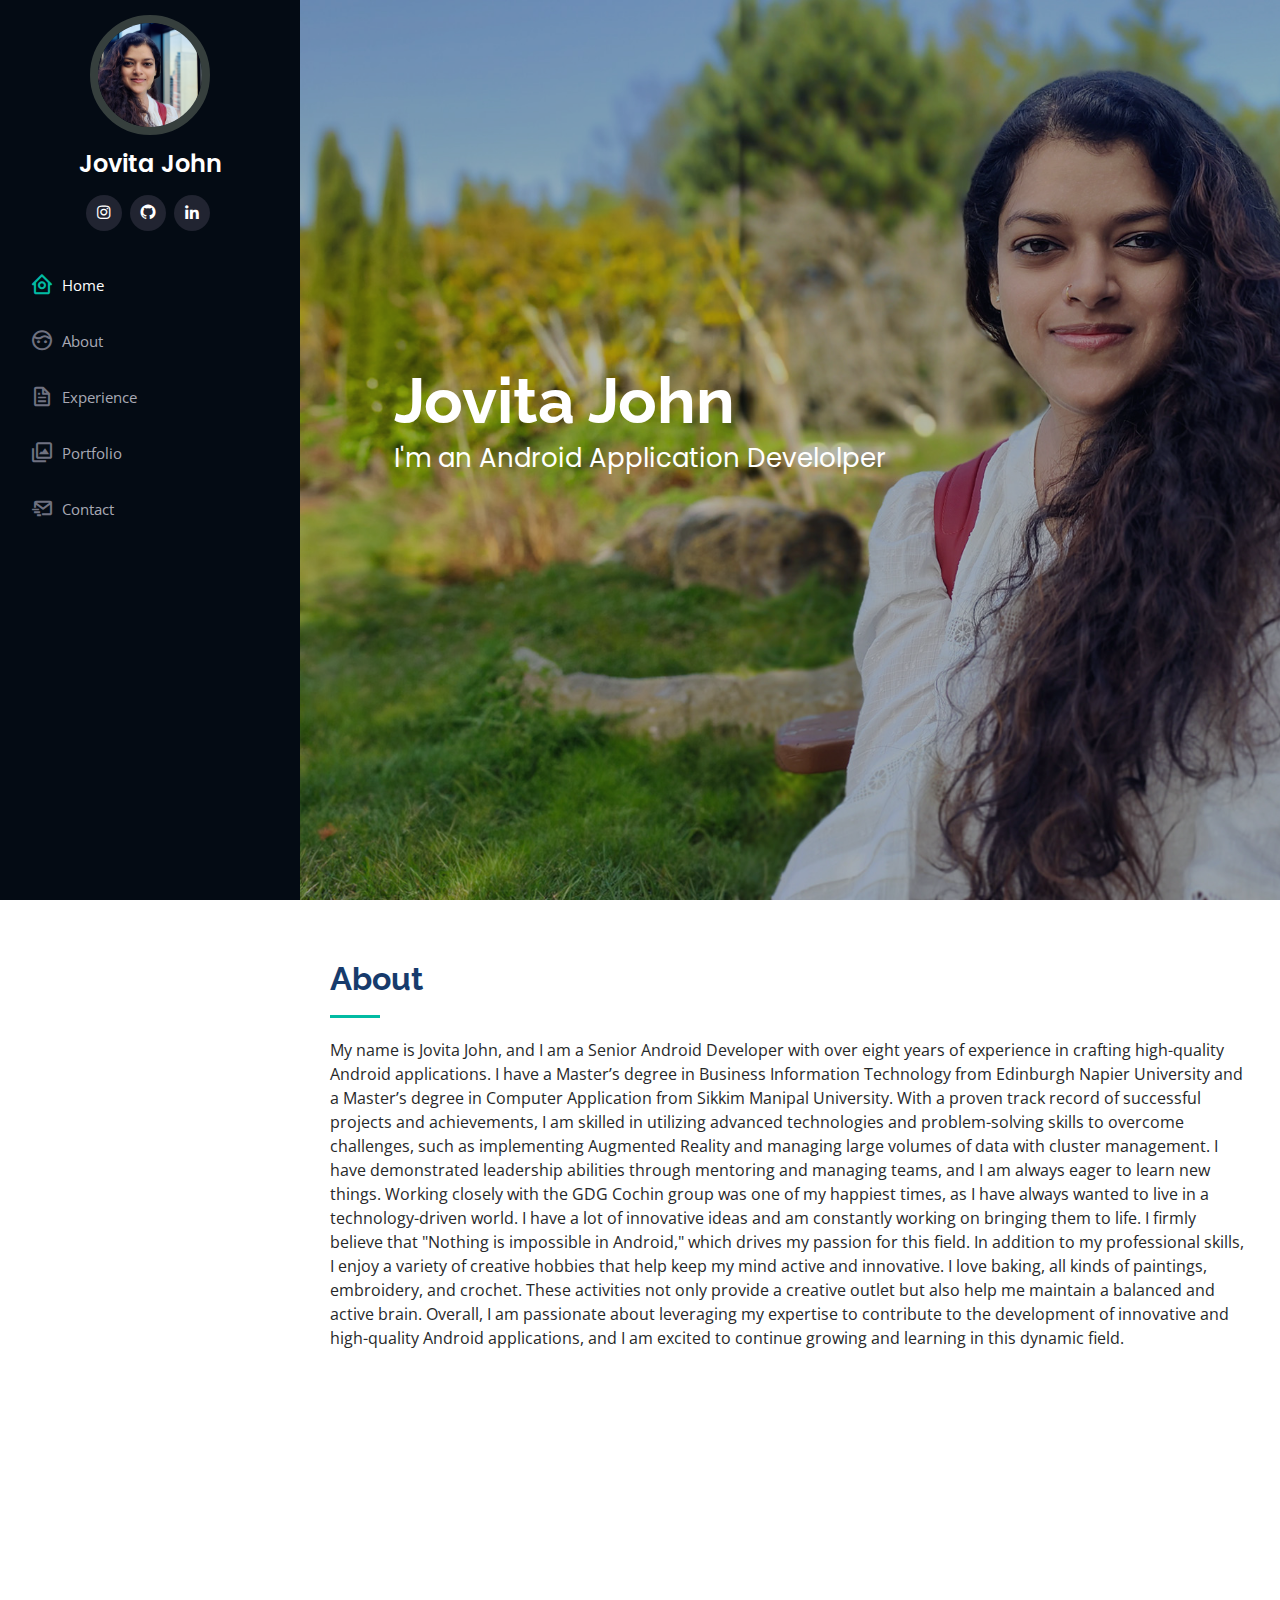
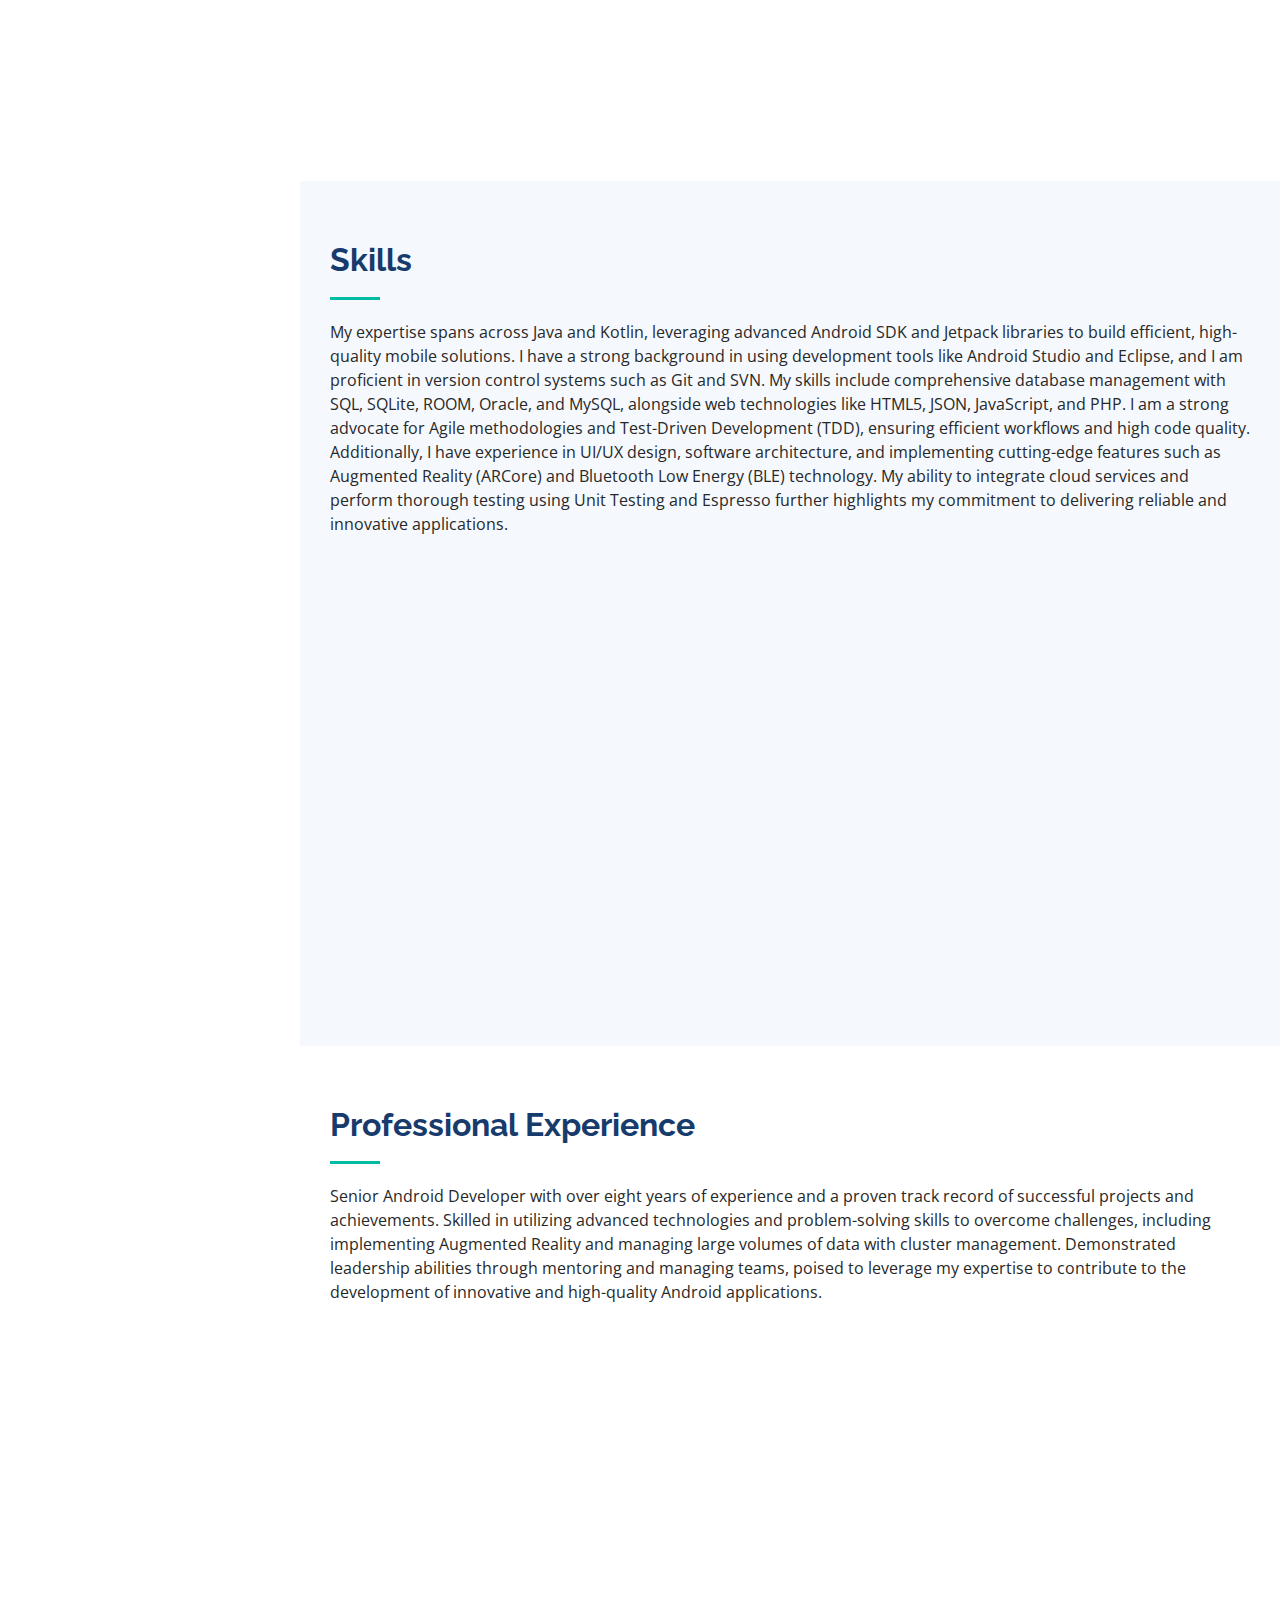
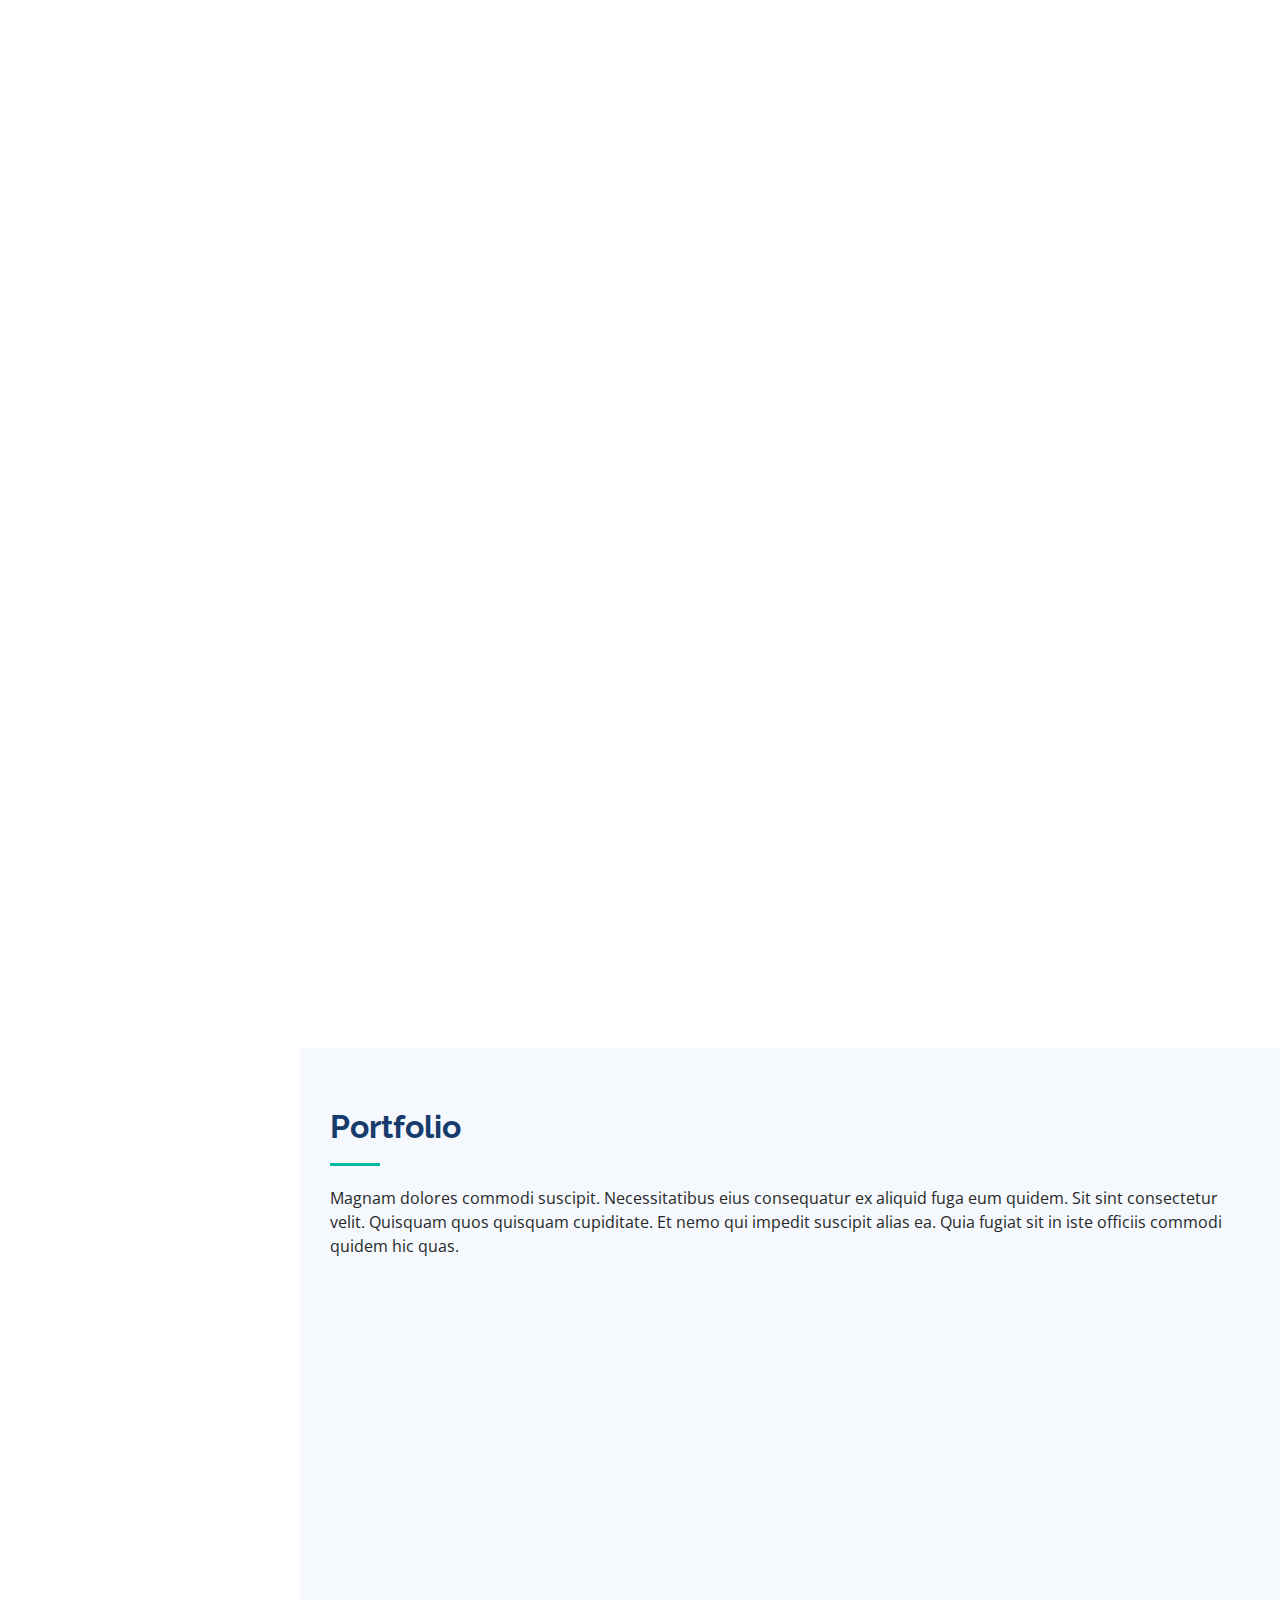
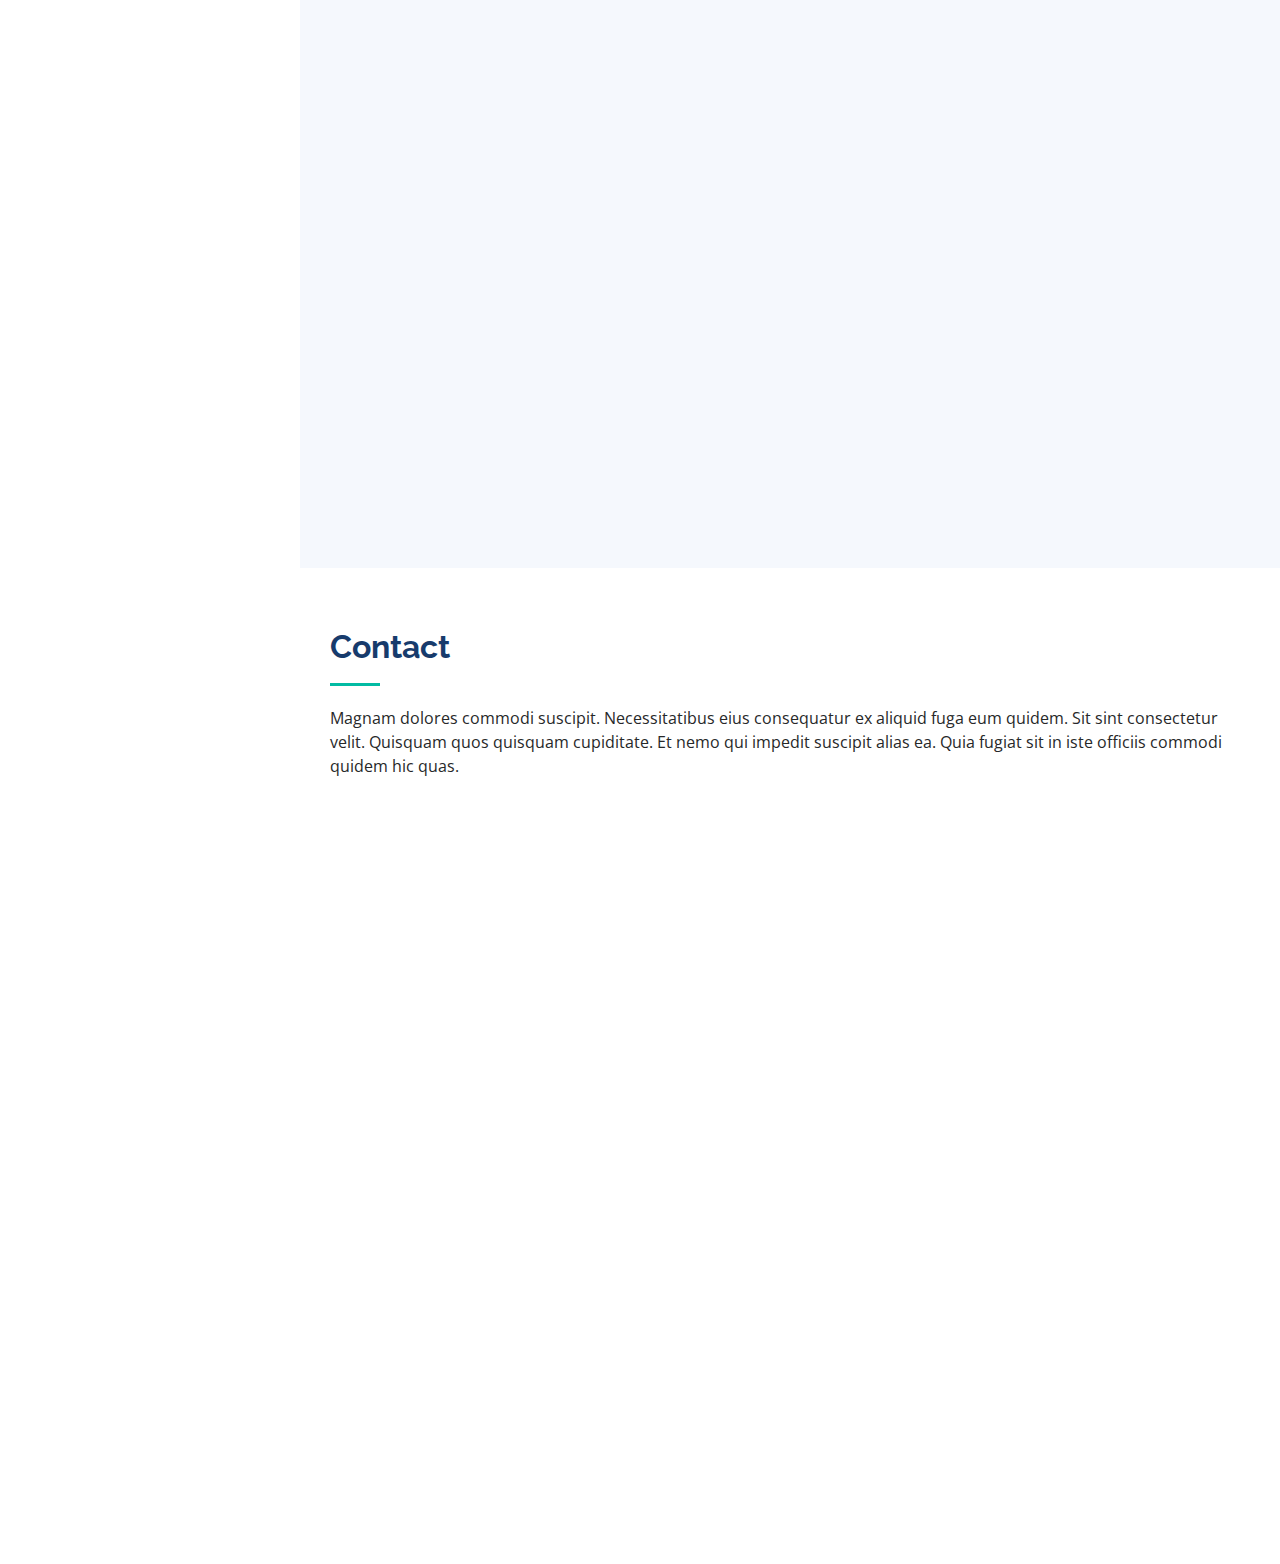
==== commit fdca0296: "removed service from nav" ====
--- a/index.html
+++ b/index.html
@@ -64,7 +64,7 @@
           <li><a href="#about" class="nav-link scrollto"><i class="bx bx-face"></i> <span>About</span></a></li>
           <li><a href="#resume" class="nav-link scrollto"><i class="bx bx-file"></i> <span>Experience</span></a></li>
           <li><a href="#portfolio" class="nav-link scrollto"><i class="bx bx-images"></i> <span>Portfolio</span></a></li>
-          <li><a href="#services" class="nav-link scrollto"><i class='bx bx-expand-alt'></i><span>Services</span></a></li>
+          <!-- <li><a href="#services" class="nav-link scrollto"><i class='bx bx-expand-alt'></i><span>Services</span></a></li> -->
           <li><a href="#contact" class="nav-link scrollto"><i class='bx bx-mail-send'></i><span>Contact</span></a></li>
         </ul>
       </nav><!-- .nav-menu -->
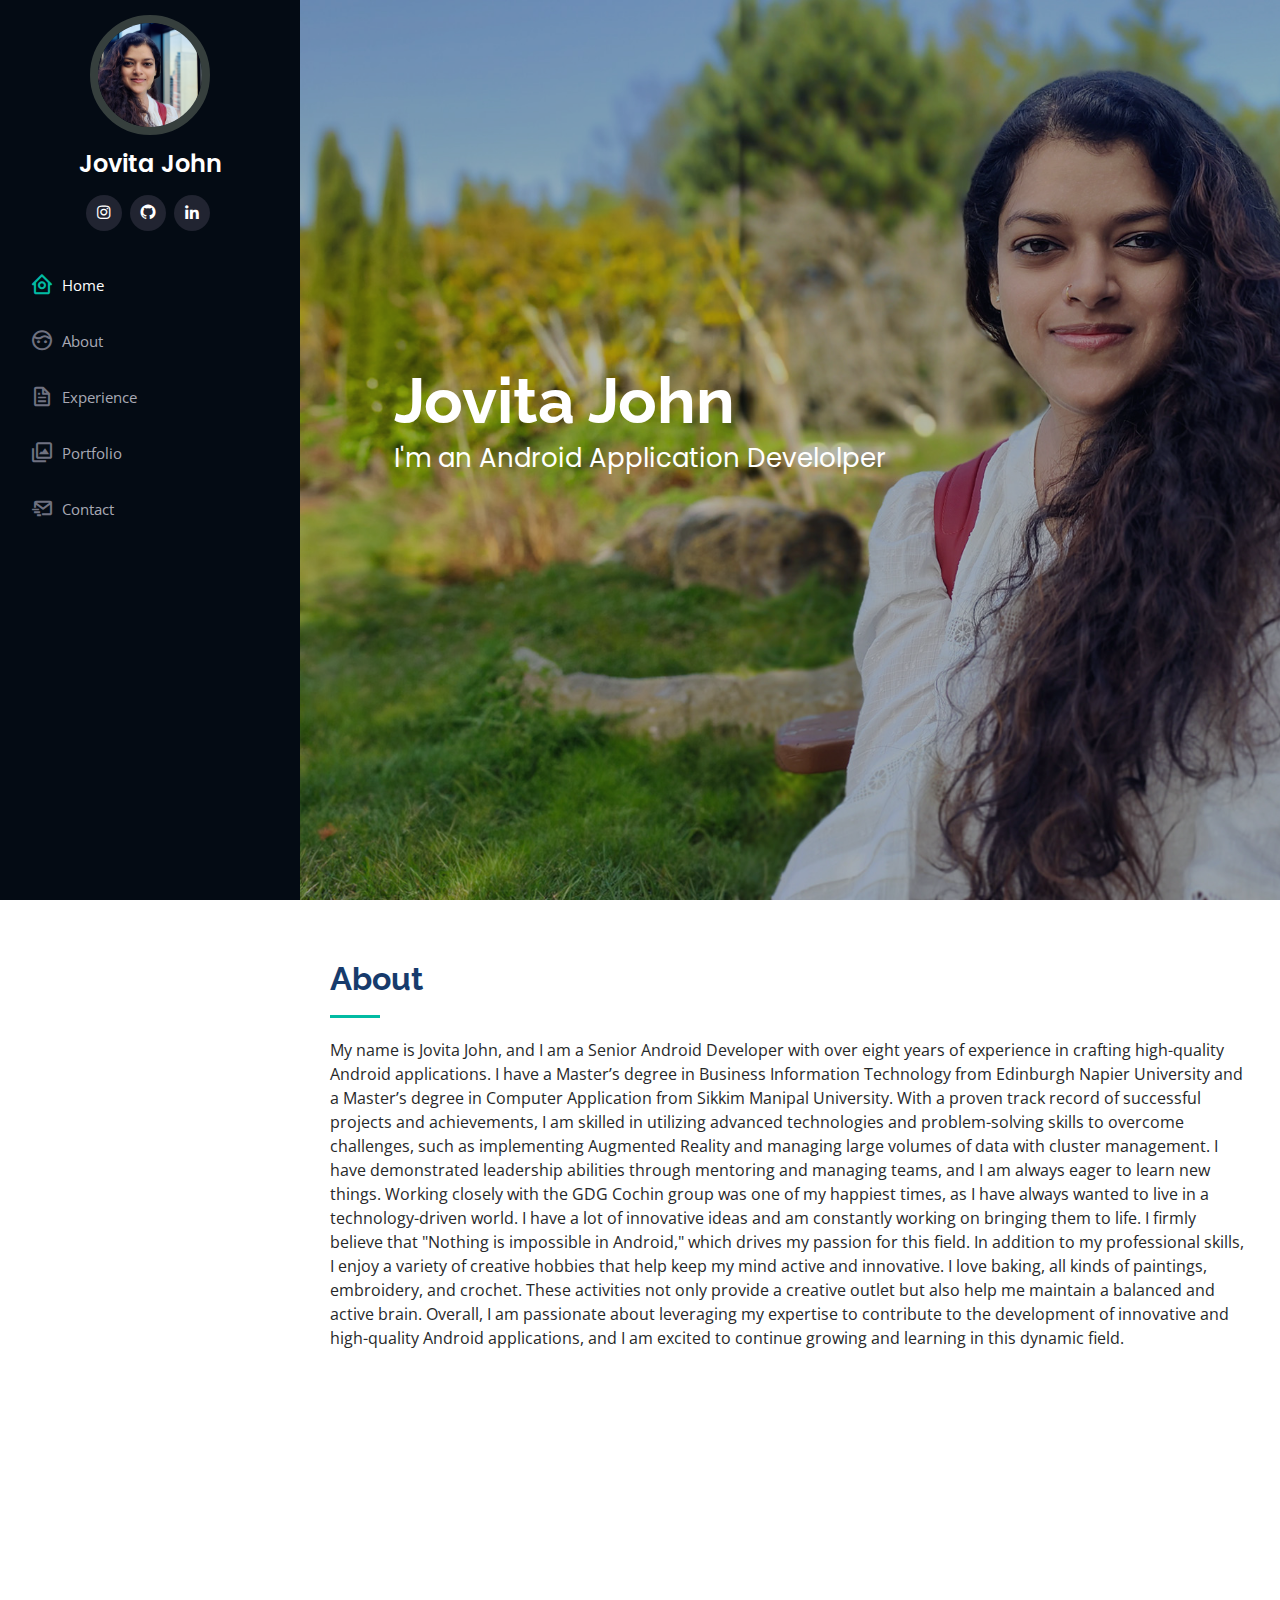
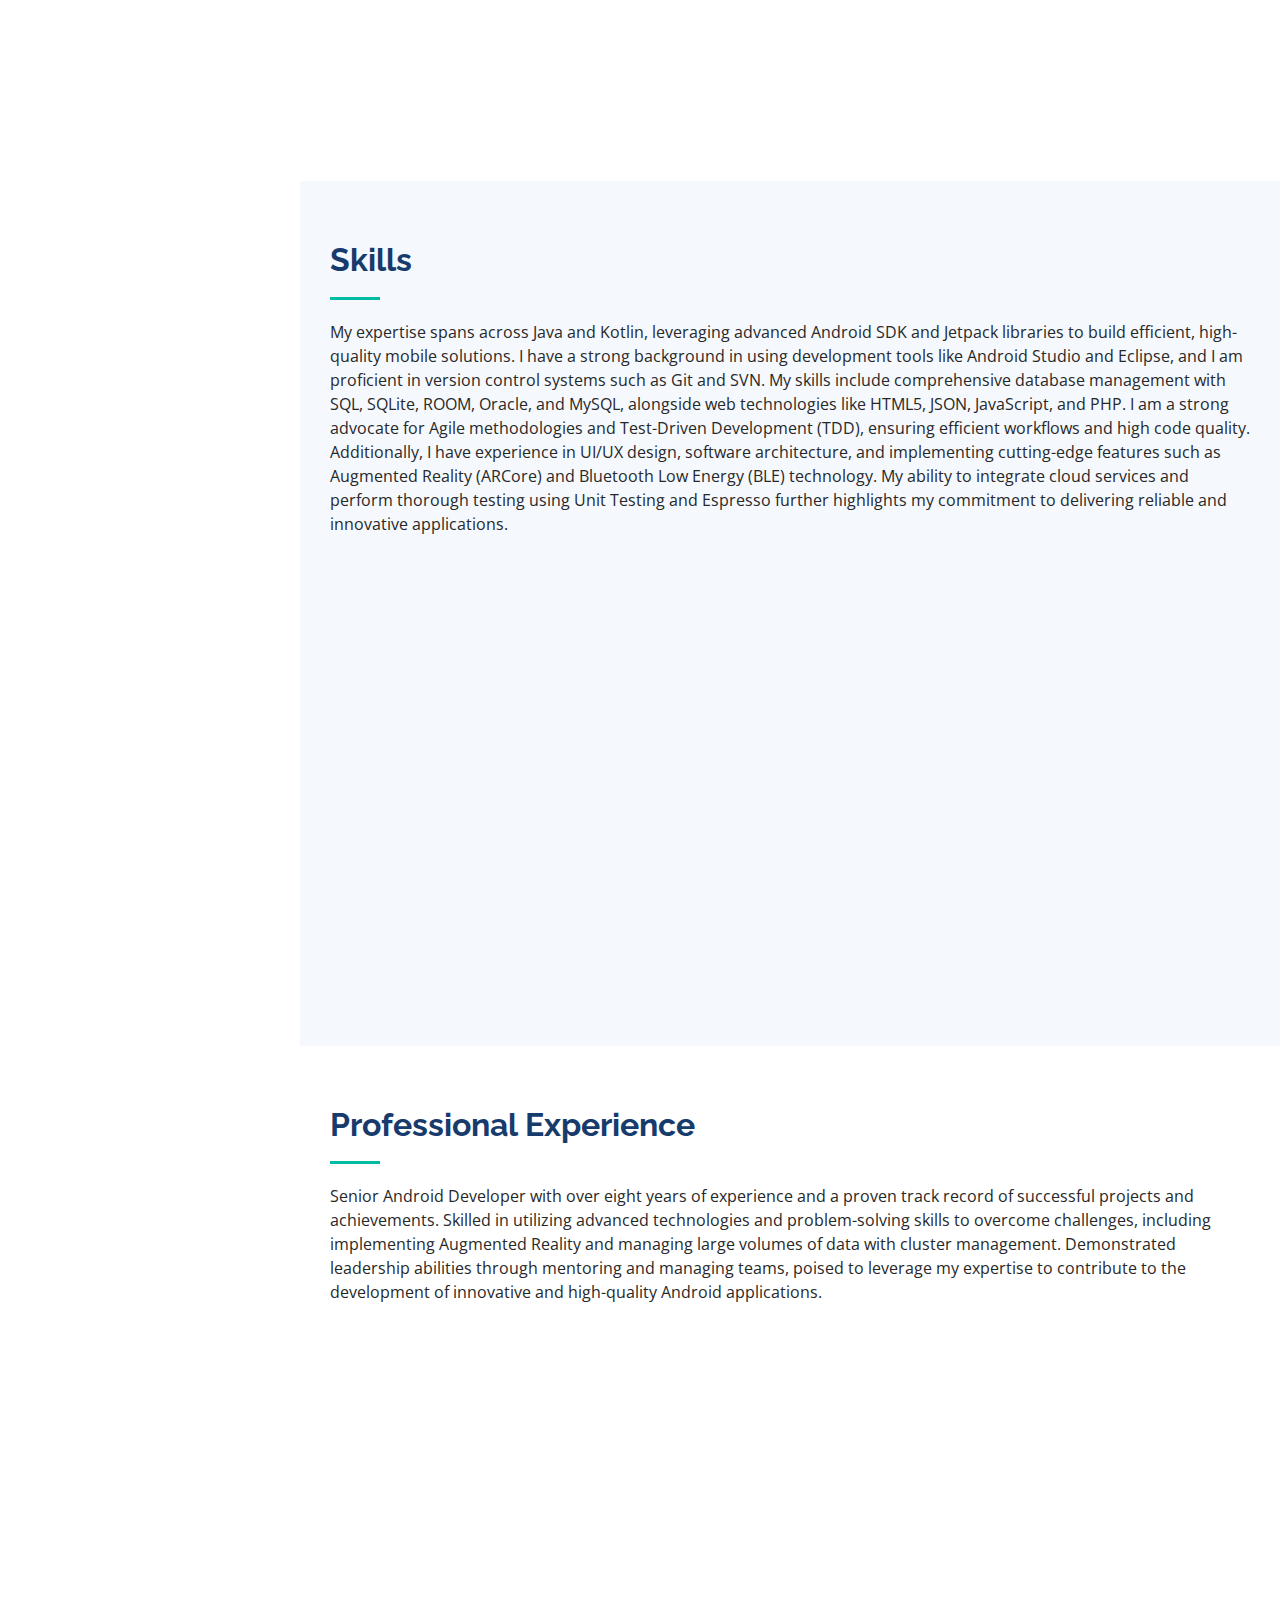
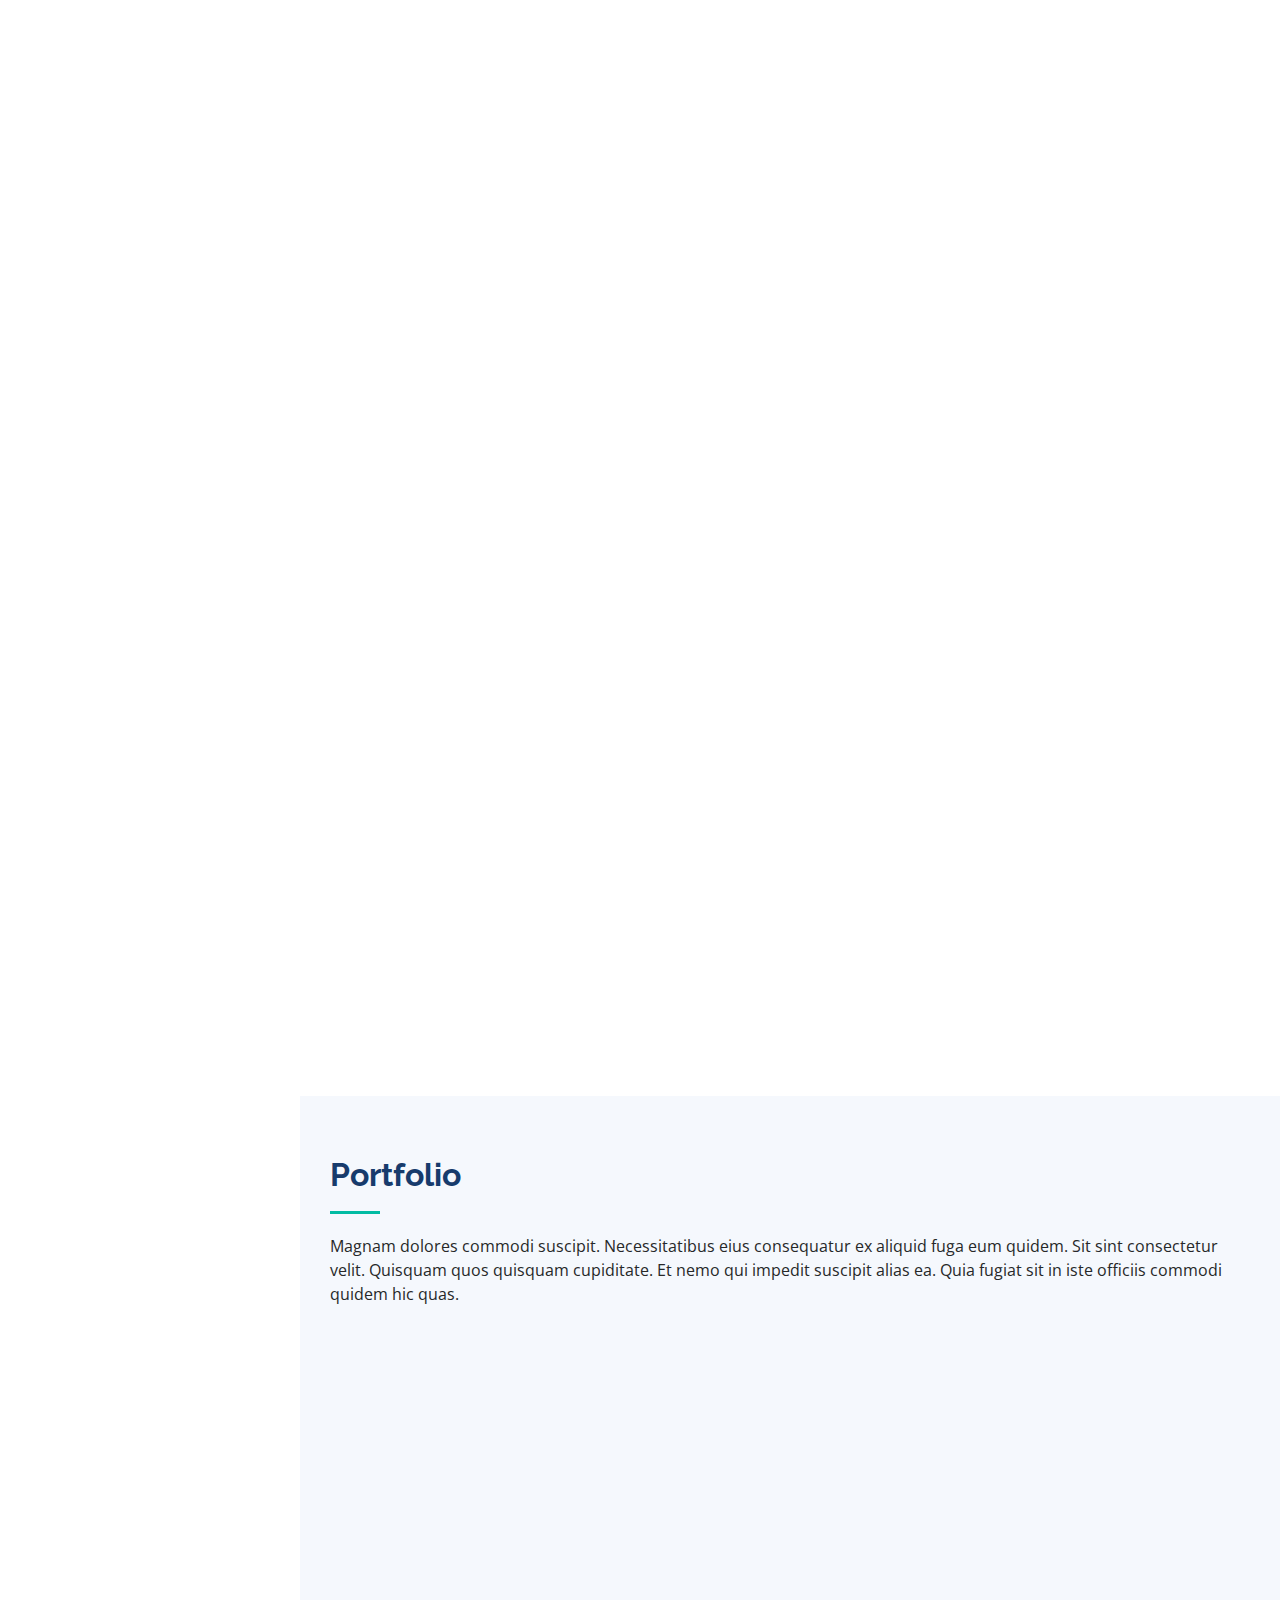
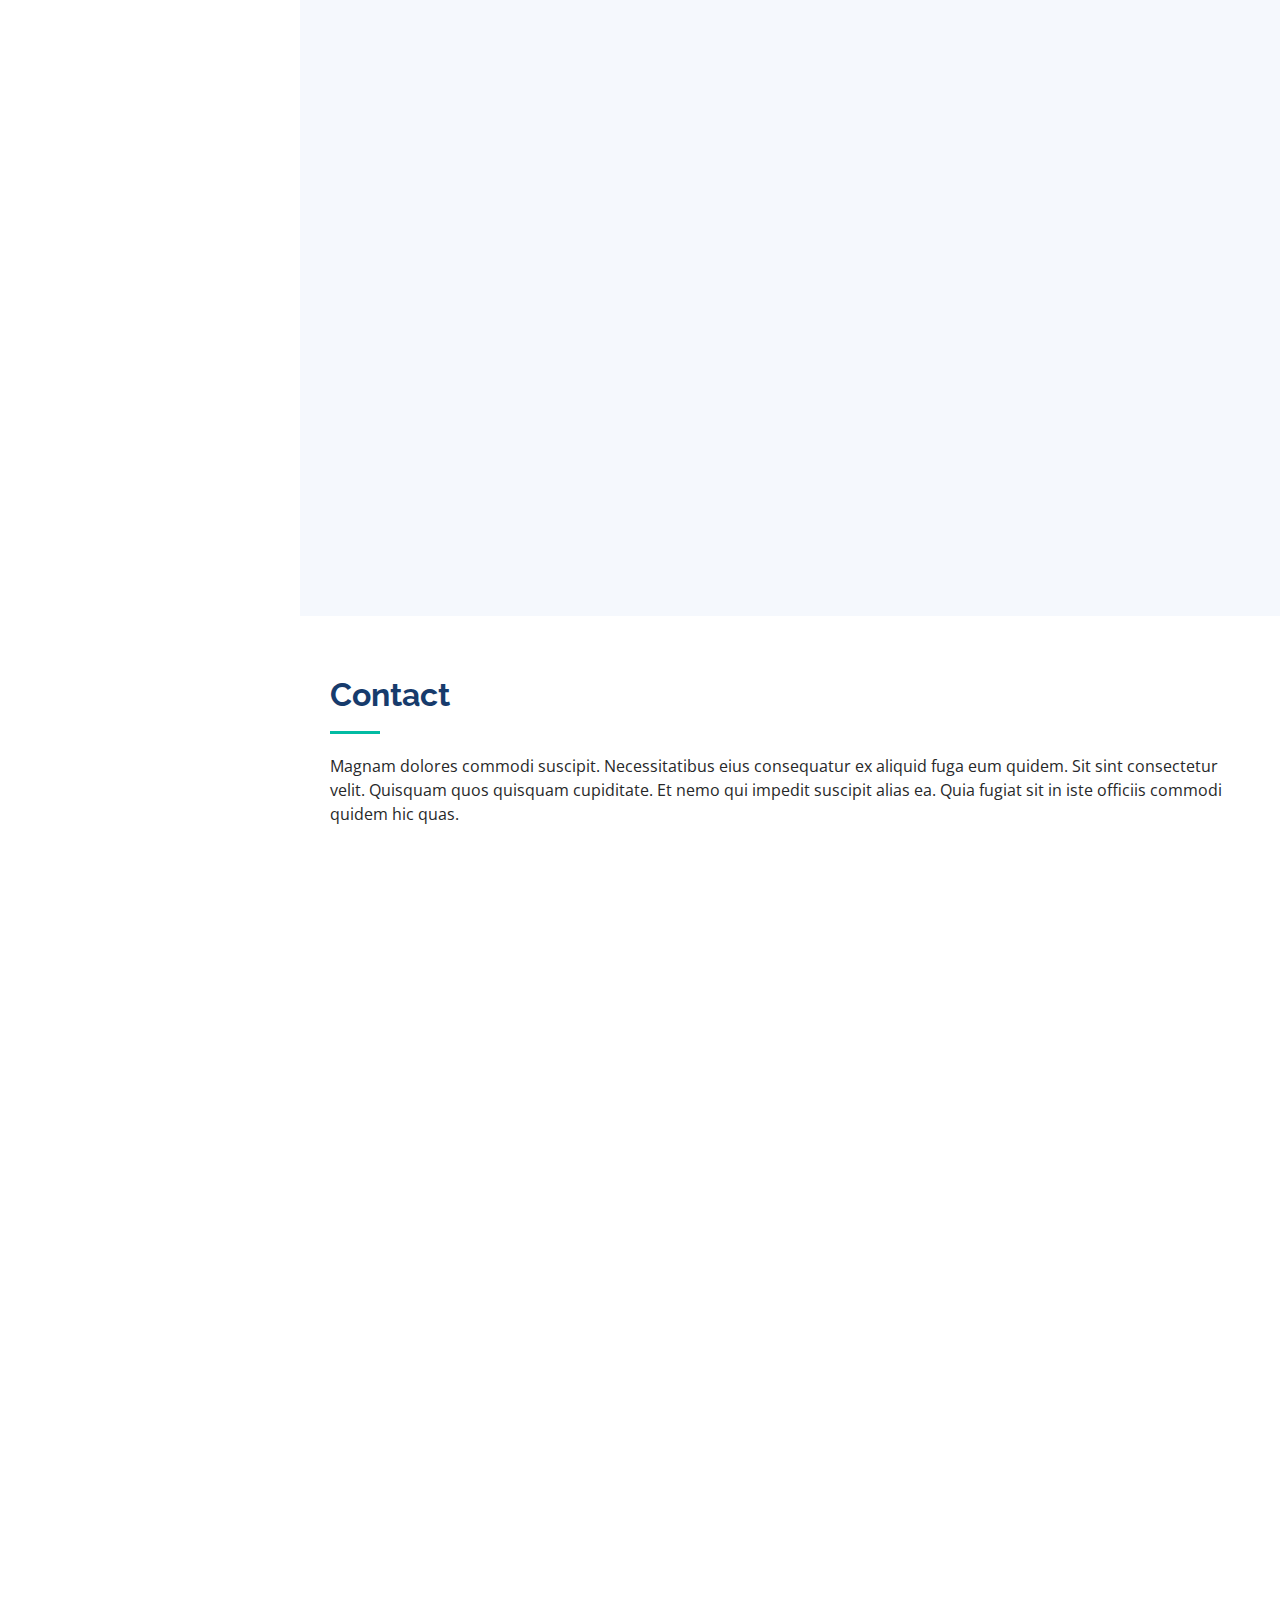
==== commit 98f0c23f: "added downlaod resume button" ====
--- a/index.html
+++ b/index.html
@@ -392,6 +392,9 @@
             </div>
 
            </div>
+           <div class="col-lg-6" data-aos="fade-up">
+           <a href="assets/docs/Jovita Resume- Android Developer.pdf" class="btn btn-success btn-lg" target="_blank" download>Dowload Resume <i class="bx bx-download align-content-center"></i></a>
+           </div>
         </div>
 
       </div>
